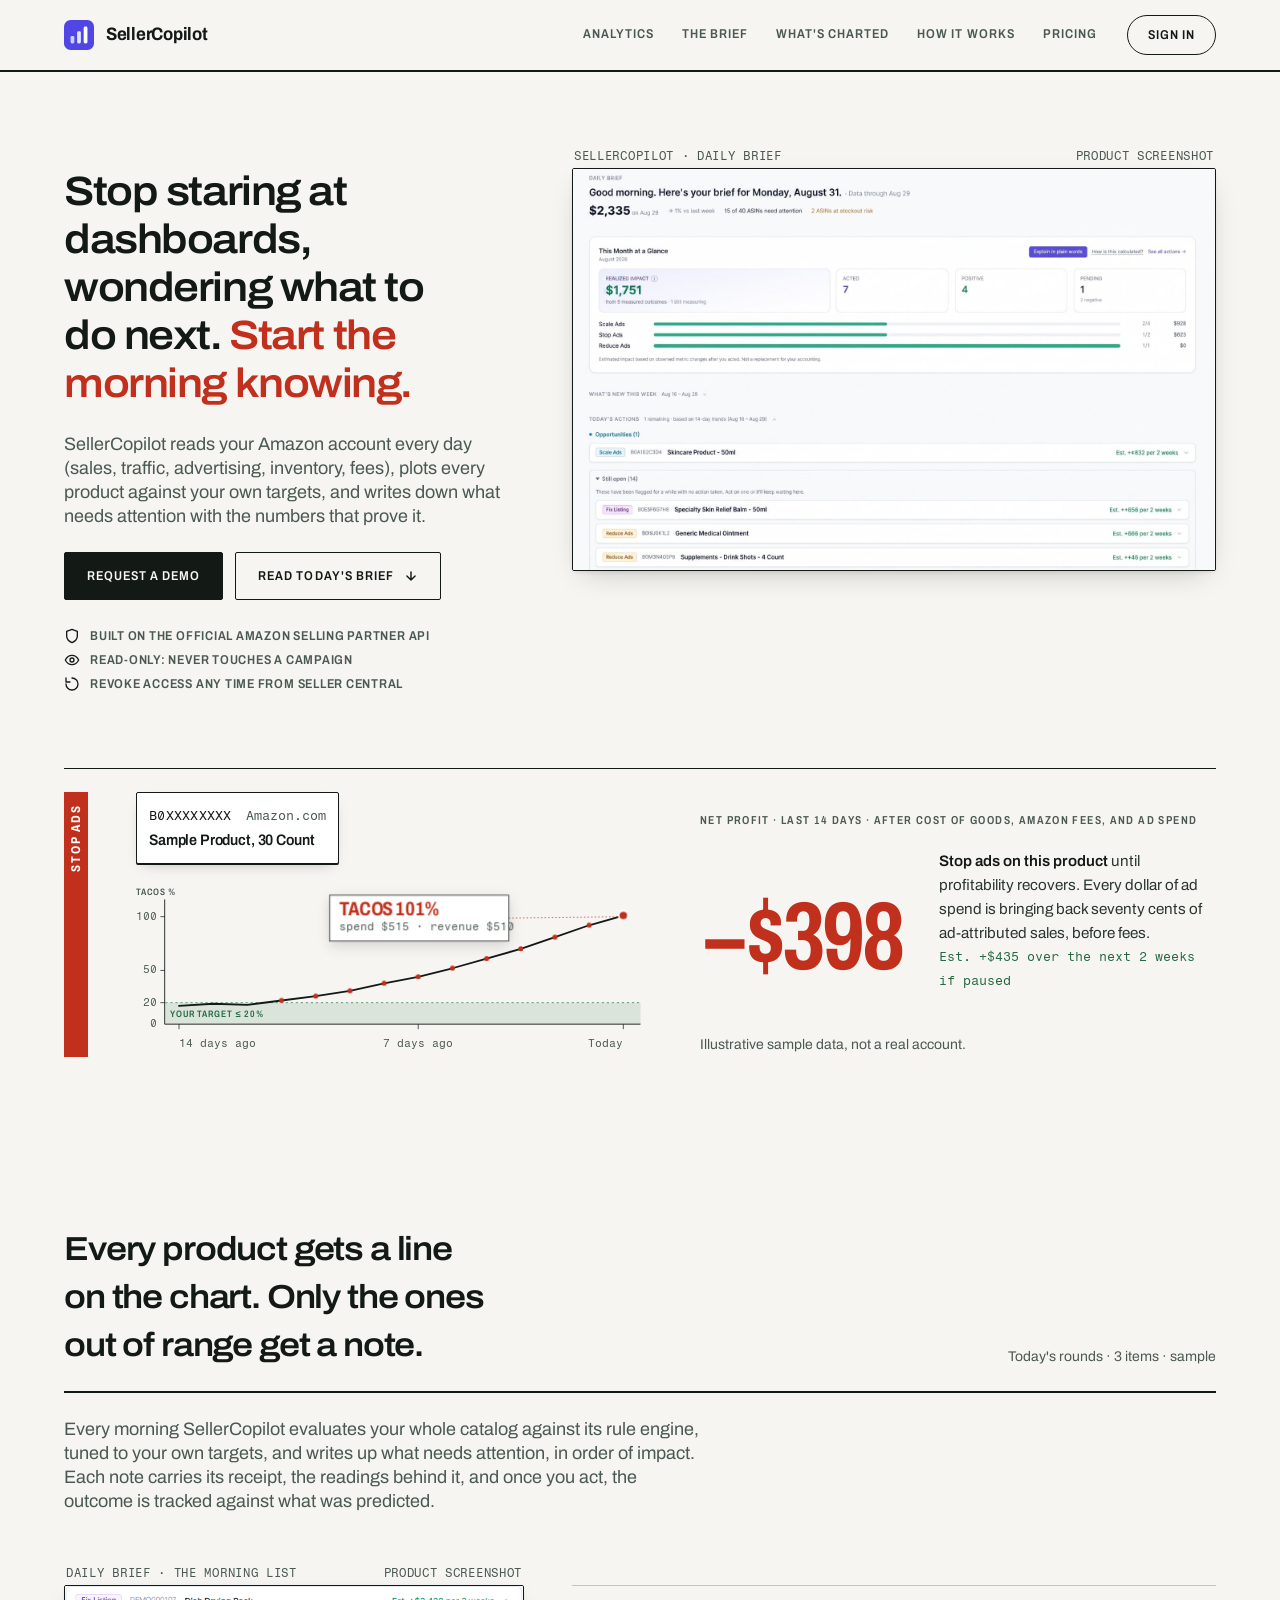
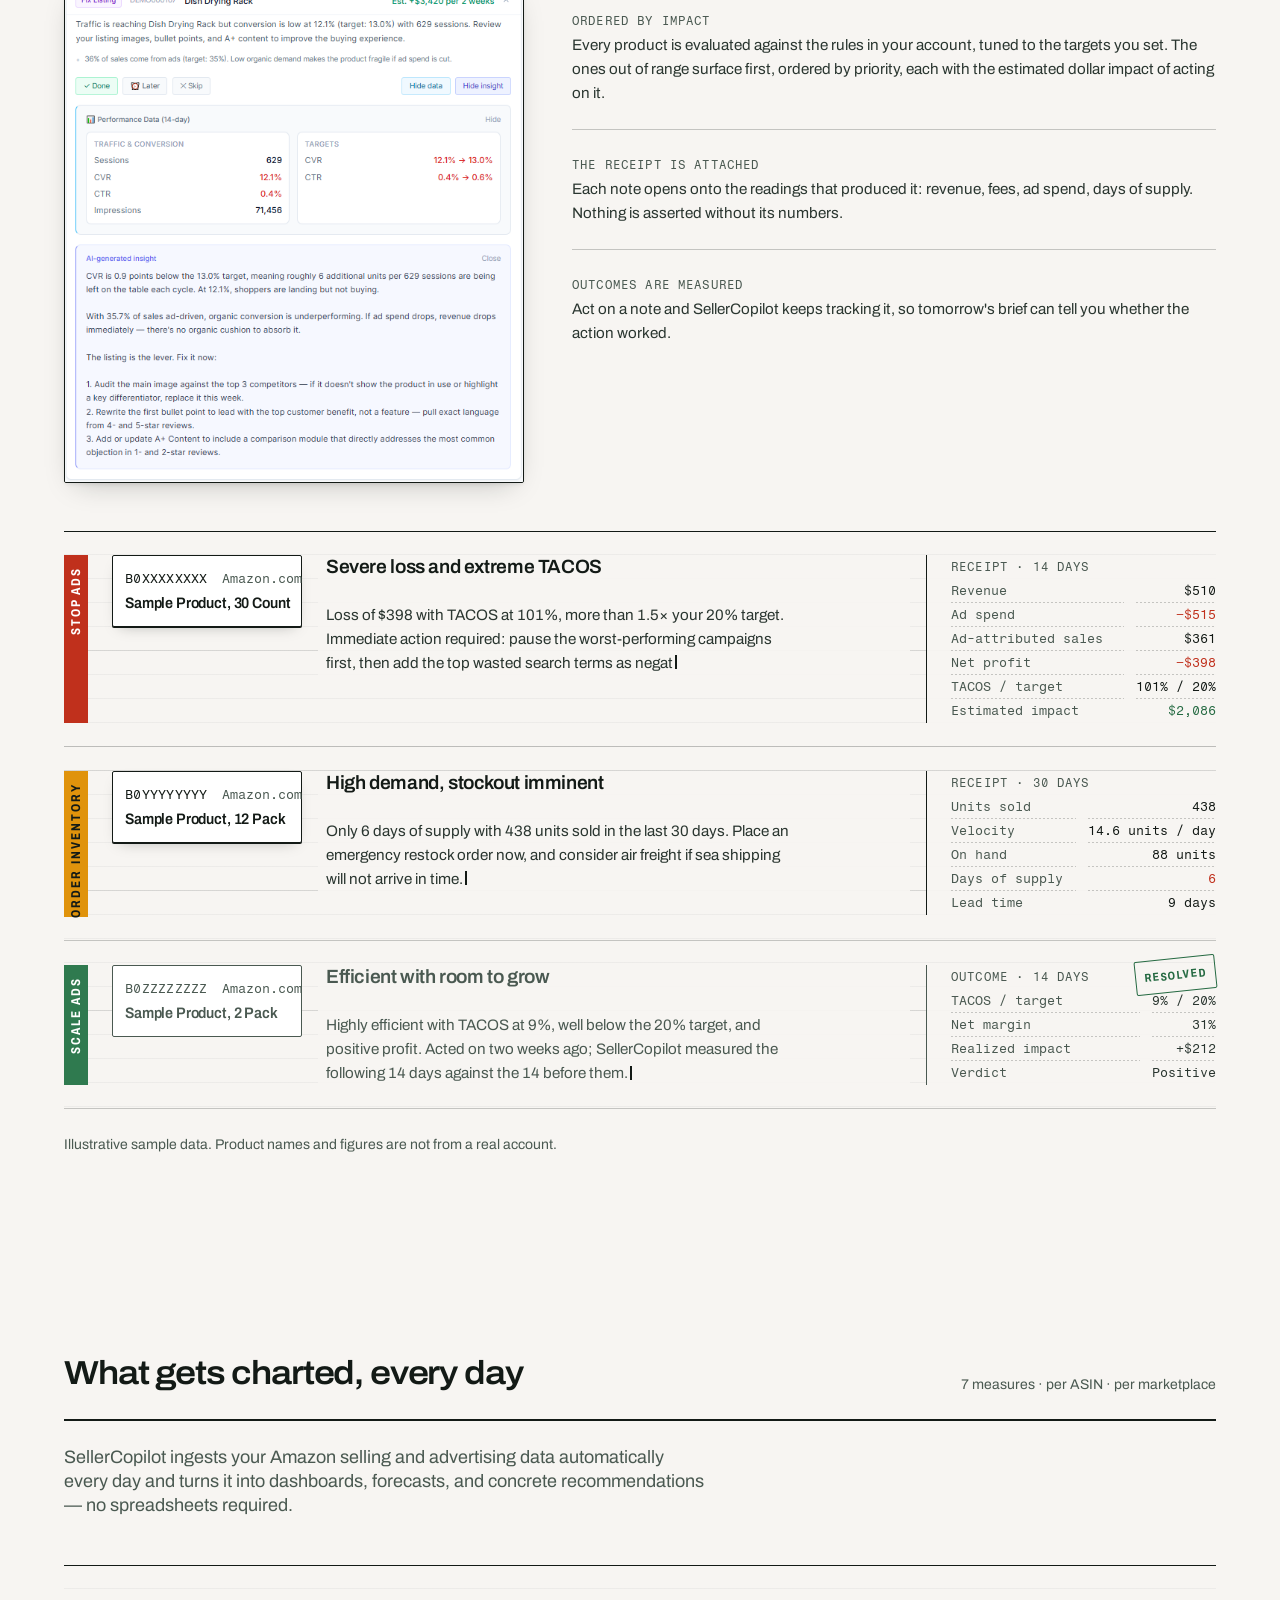
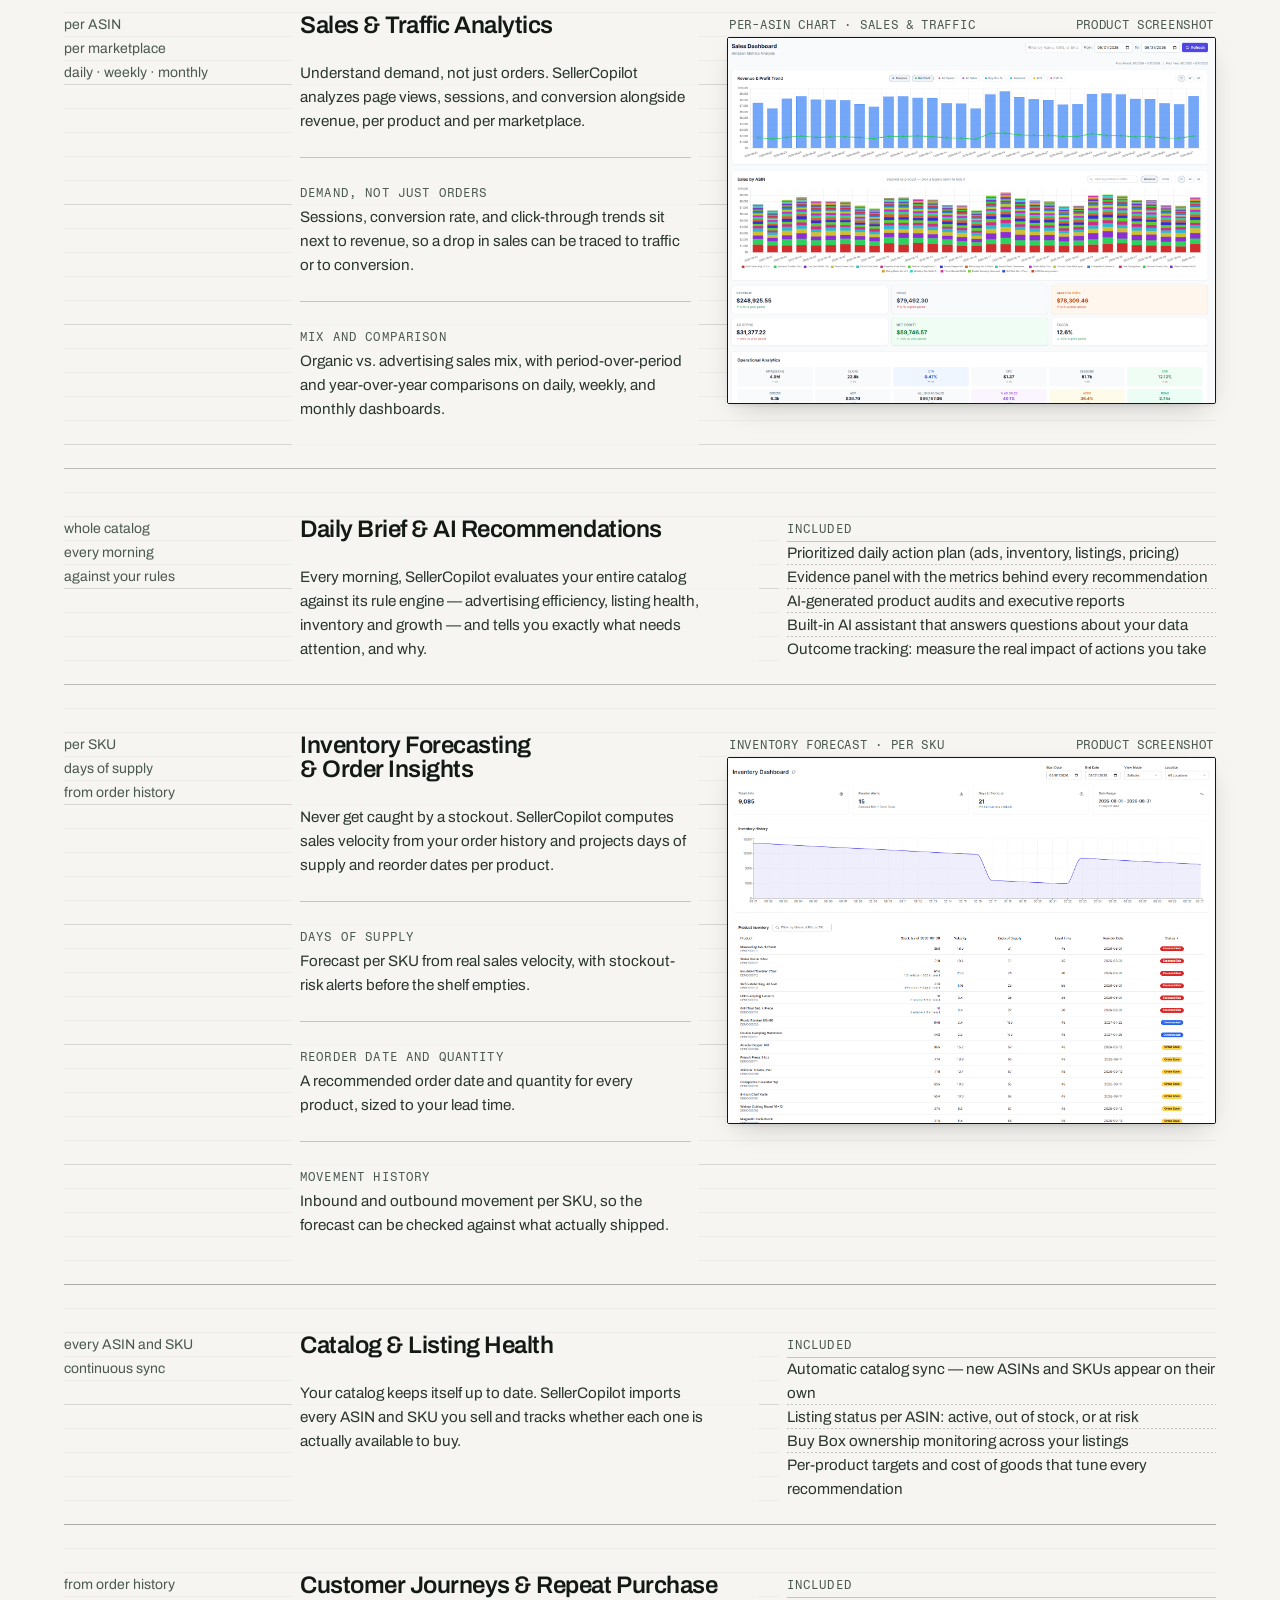
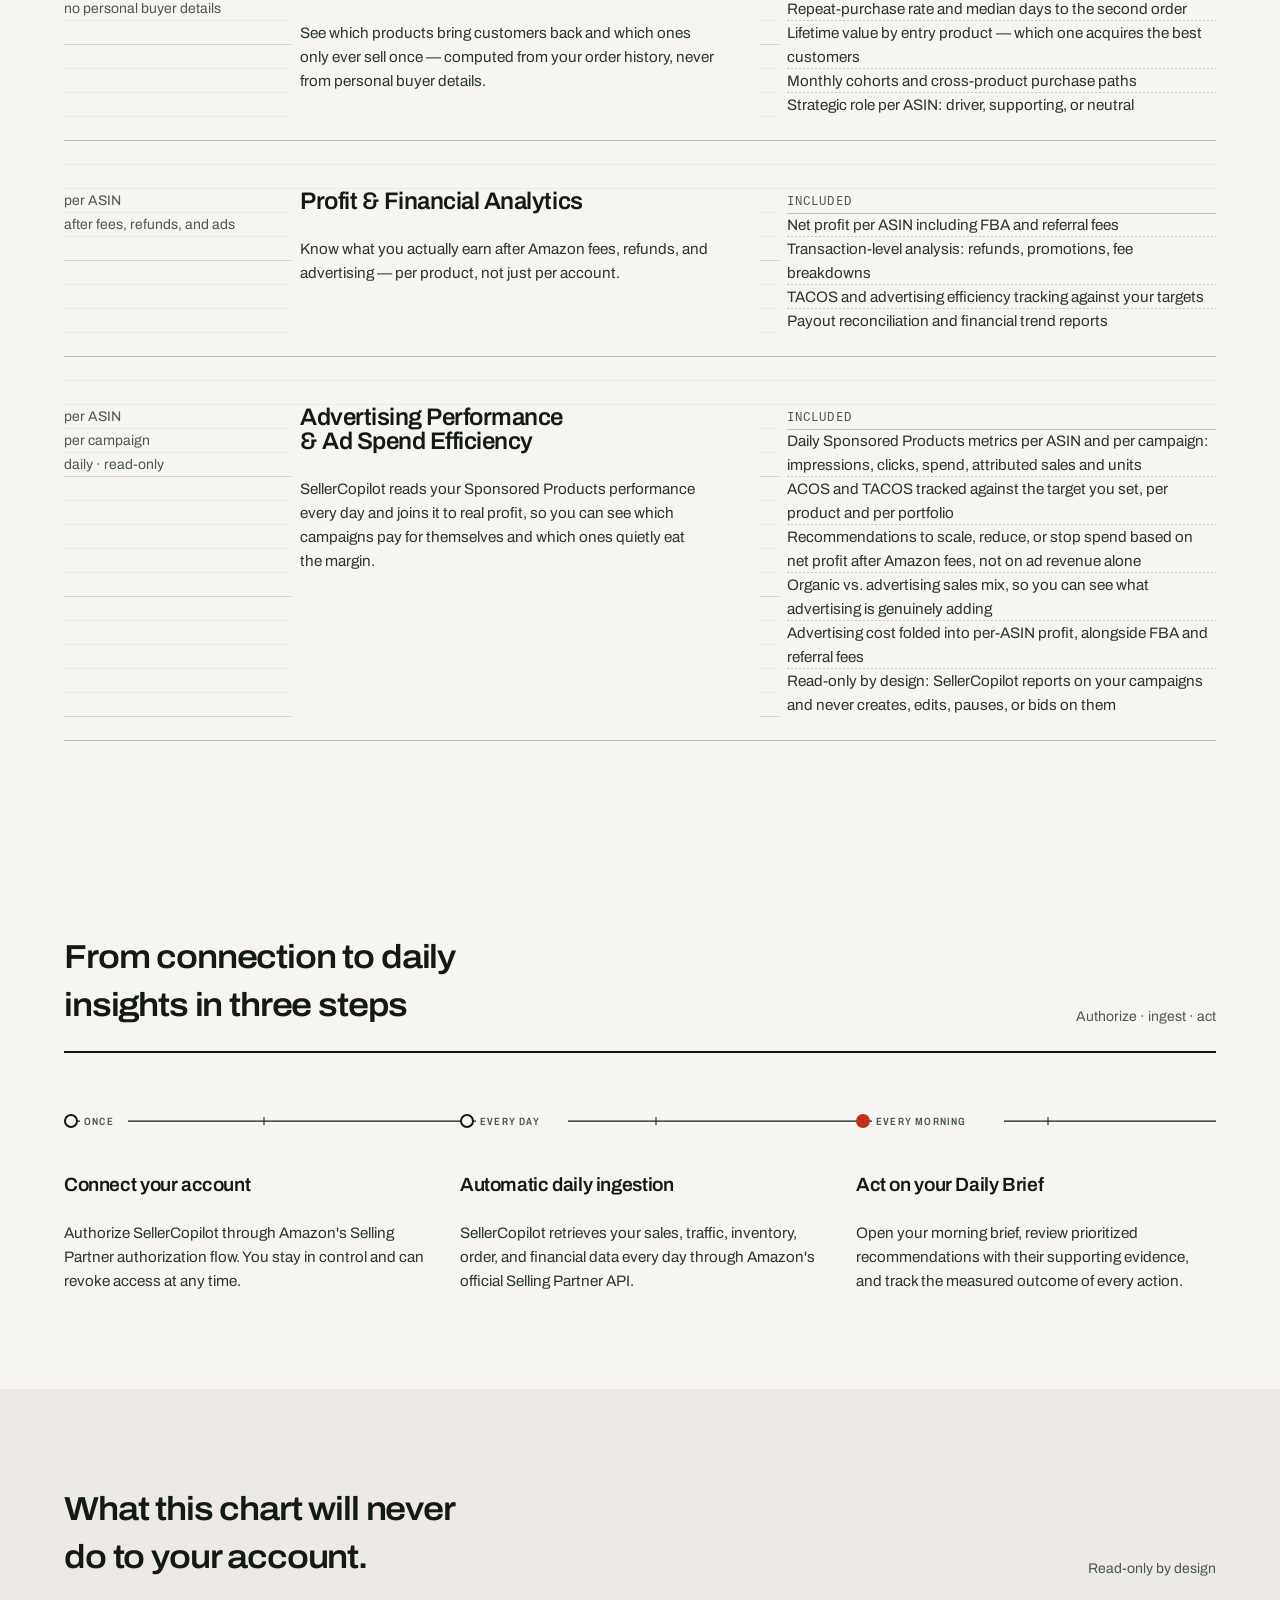
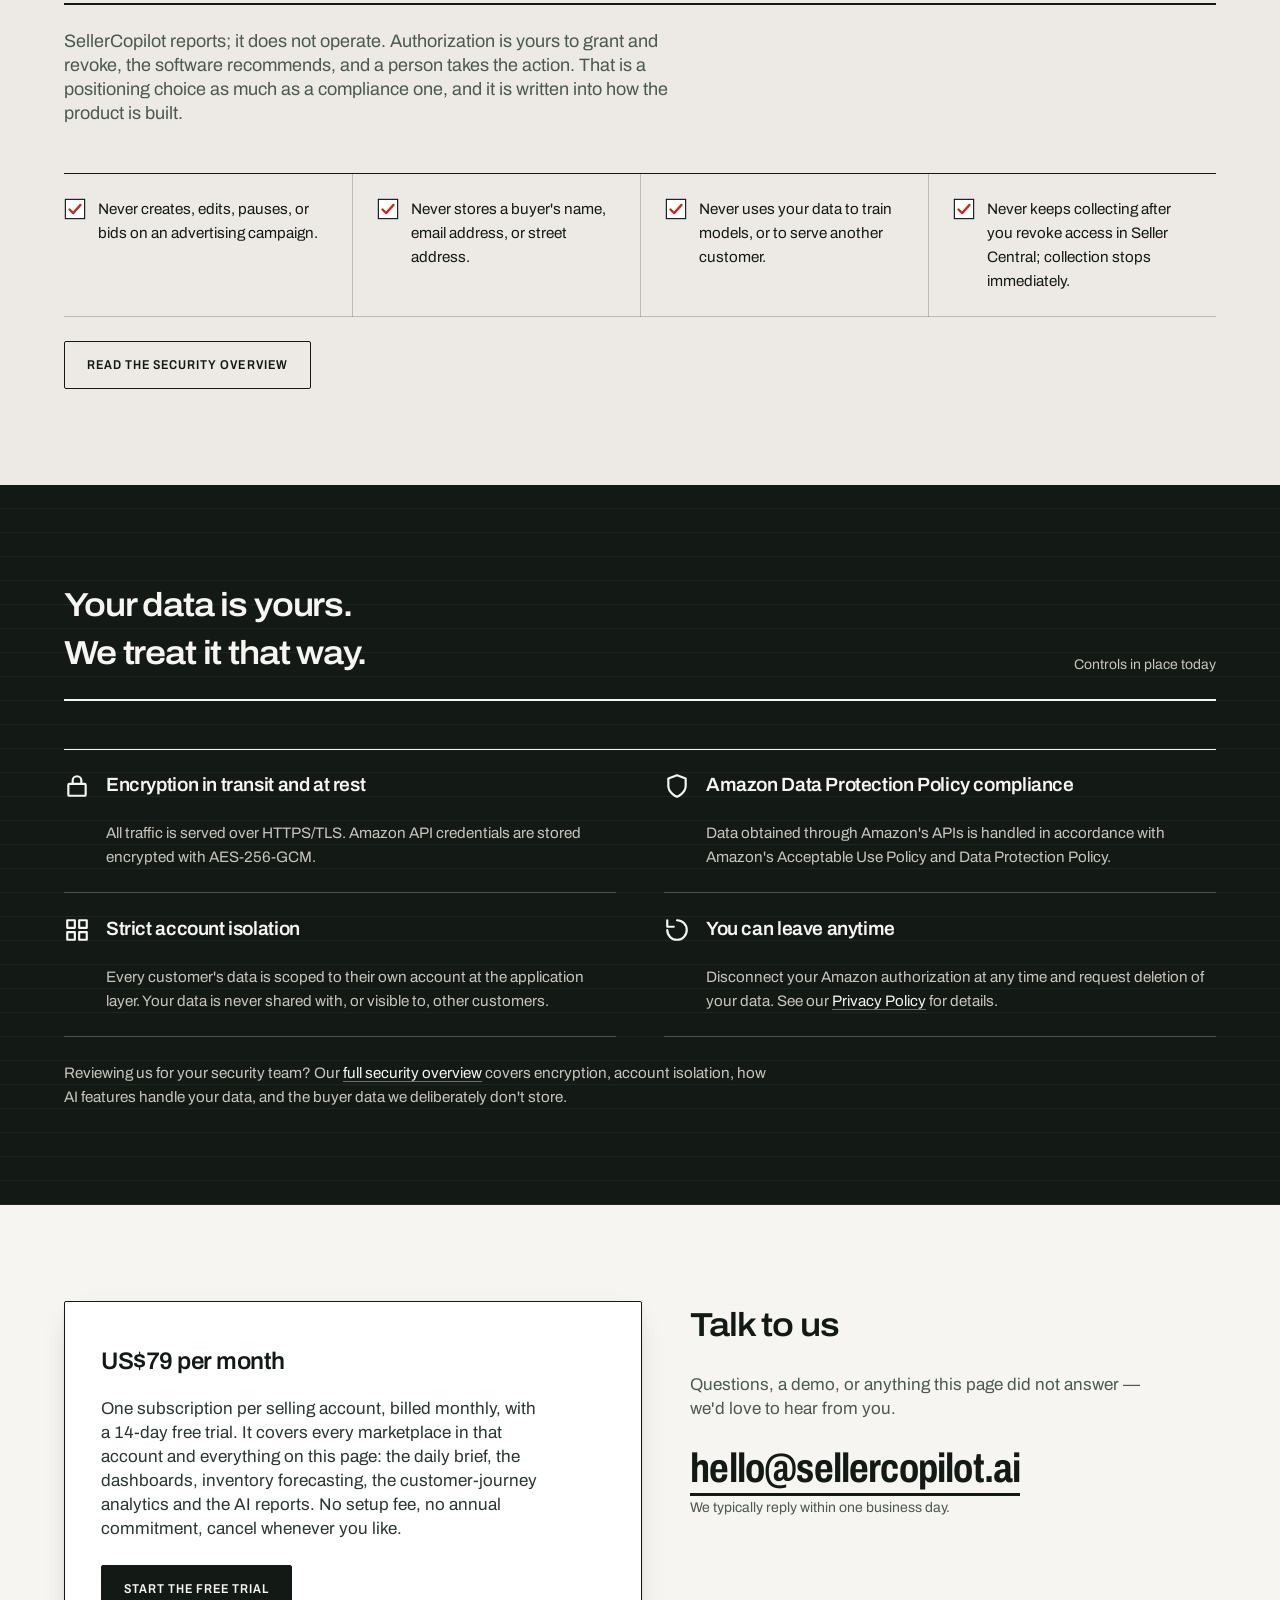
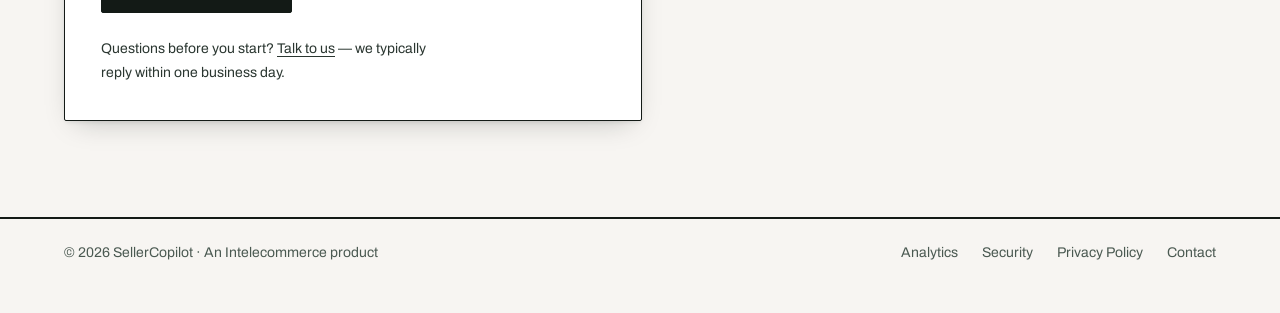
==== index.html @ 05fab3c8 "Put the price on the page that sells, not only the one that documents /analytics went live saying US" ====
<!DOCTYPE html>
<html lang="en">
<head>
  <meta charset="UTF-8">
  <meta name="viewport" content="width=device-width, initial-scale=1.0">
  <title>SellerCopilot</title>
  <meta name="description" content="SellerCopilot turns your Amazon seller data into a daily action plan: sales and traffic analytics, AI-powered recommendations, inventory forecasting, and profit analysis.">
  <meta name="theme-color" content="#f7f5f2">
  <link rel="preload" href="fonts/archivo.woff2" as="font" type="font/woff2" crossorigin>
  <link rel="preload" href="fonts/fragment-mono.woff2" as="font" type="font/woff2" crossorigin>
  <link rel="canonical" href="https://sellercopilot.ai/">
  <link rel="stylesheet" href="styles.css">
  <link rel="icon" type="image/svg+xml" href="favicon.svg">
  <meta property="og:title" content="SellerCopilot">
  <meta property="og:description" content="Daily action recommendations, sales &amp; traffic analytics, inventory forecasting, and profit analysis for Amazon sellers.">
  <meta property="og:type" content="website">
  <meta property="og:url" content="https://sellercopilot.ai/">
  <script src="script.js" defer></script>
</head>
<body>
<!--
THESIS: The morning brief as an observation chart: every product plotted against the seller's own target, and the one out of range gets a note with its receipt. Refuses the centred hero, the gradient bloom, and the icon-card grid.
OWN-WORLD: Warm near-white stock ruled every 24px with a heavier line every fifth; near-black green ink; red / amber / green triage bands; white patient-label stickers; Archivo (wide for display, condensed for labels) and Fragment Mono for readings only. Square corners, 1px rules, one ink section, no glass, no glow, light theme only.
STORY: A seller sees their morning already done: the product, one chart, one note, the number that matters, the evidence beside it. Then asks for a demo.
FIRST VIEWPORT: Left five columns: headline, lead, stamped REQUEST A DEMO. Right seven: the product in a bordered frame. Beneath both, the observation strip: a red STOP ADS band, a TACOS plot drawing itself across the target band to a breach call-out, and -$398 at 6rem counting up beside its recommendation.
FORM: Morning Rounds, candidate 4 of 7 on the grounded list, seed 66780b09; code-led.
FINISH: unreviewed and undocumented is unfinished; this build ends with the finish review, the verdict, DESIGN.md, and every shipping raster carrying its provenance
-->

<header class="site-header">
  <div class="container">
    <a class="brand" href="/">
      <svg viewBox="0 0 32 32" xmlns="http://www.w3.org/2000/svg" aria-hidden="true"><rect width="32" height="32" rx="7" fill="#4f46e5"/><rect x="7" y="17" width="4" height="8" rx="1.5" fill="#c7d2fe"/><rect x="14" y="12" width="4" height="13" rx="1.5" fill="#e0e7ff"/><rect x="21" y="7" width="4" height="18" rx="1.5" fill="#ffffff"/></svg>
      <span><strong>SellerCopilot</strong></span>
    </a>
    <input type="checkbox" id="nav-toggle" class="nav-toggle" aria-label="Open menu">
    <label for="nav-toggle" class="nav-burger" aria-hidden="true"><svg class="ico-open" viewBox="0 0 24 24" fill="none" stroke="currentColor" stroke-width="2" stroke-linecap="round"><path d="M3 6h18M3 12h18M3 18h18"/></svg><svg class="ico-close" viewBox="0 0 24 24" fill="none" stroke="currentColor" stroke-width="2" stroke-linecap="round"><path d="M5 5l14 14M19 5 5 19"/></svg></label>
    <nav class="main-nav" aria-label="Site">
      <a href="/analytics">Analytics</a>
      <a href="#brief">The brief</a>
      <a href="#features">What's charted</a>
      <a href="#how-it-works">How it works</a>
      <a href="#pricing">Pricing</a>
      <a class="nav-signin" href="https://app.sellercopilot.ai/">Sign in</a>
    </nav>
  </div>
</header>

<main>

<section class="hero" aria-labelledby="hero-title">
  <div class="container">
    <div class="hero-copy">
      <h1 id="hero-title">Stop staring at dashboards, wondering what to do next. <em>Start the morning knowing.</em></h1>
      <p class="lead">
        SellerCopilot reads your Amazon account every day (sales, traffic, advertising,
        inventory, fees), plots every product against your own targets, and writes down what
        needs attention with the numbers that prove it.
      </p>
      <div class="hero-actions">
        <a class="stamp" href="#contact">Request a demo</a>
        <a class="stamp stamp-outline" href="#brief">Read today's brief
          <svg viewBox="0 0 24 24" fill="none" stroke="currentColor" stroke-width="2.5" stroke-linecap="round" stroke-linejoin="round" aria-hidden="true"><path d="M12 5v14M5 12l7 7 7-7"/></svg>
        </a>
      </div>
      <ul class="hero-facts">
        <li><svg viewBox="0 0 24 24" fill="none" stroke="currentColor" stroke-width="2" stroke-linecap="round" stroke-linejoin="round" aria-hidden="true"><path d="M12 22s8-3.5 8-10V5l-8-3-8 3v7c0 6.5 8 10 8 10z"/></svg>Built on the official Amazon Selling Partner API</li>
        <li><svg viewBox="0 0 24 24" fill="none" stroke="currentColor" stroke-width="2" stroke-linecap="round" stroke-linejoin="round" aria-hidden="true"><path d="M2 12s3.5-7 10-7 10 7 10 7-3.5 7-10 7S2 12 2 12z"/><circle cx="12" cy="12" r="3"/></svg>Read-only: never touches a campaign</li>
        <li><svg viewBox="0 0 24 24" fill="none" stroke="currentColor" stroke-width="2" stroke-linecap="round" stroke-linejoin="round" aria-hidden="true"><path d="M3 12a9 9 0 1 0 9-9"/><path d="M3 3v6h6"/></svg>Revoke access any time from Seller Central</li>
      </ul>
    </div>

    <figure class="shot shot-16x10 shot-hero" data-slot="hero-app">
      <figcaption class="shot-caption"><span>SellerCopilot · Daily Brief</span><span>Product screenshot</span></figcaption>
      <div class="shot-frame">
        <span class="shot-placeholder" aria-hidden="true">[ SCREENSHOT: hero-app · 16:10 ]</span>
        <img src="/img/hero-app.jpg" alt="The SellerCopilot Daily Brief: realized impact for the month, a scorecard of actions taken, and today's recommendations for each ASIN with the estimated impact of acting" width="1600" height="1000" decoding="async">
      </div>
    </figure>

    <figure class="strip" aria-label="Sample observation: TACOS for one product over fourteen days, rising above a 20% target, with the resulting net profit and recommendation">
      <div class="triage triage-red" aria-hidden="true"><span>Stop ads</span></div>
      <div class="strip-plot">
        <div class="sticker">
          <b>B0XXXXXXXX</b>
          <span class="dim">Amazon.com</span>
          <span class="sticker-name">Sample Product, 30 Count</span>
        </div>
        <svg class="plot" viewBox="0 0 720 236" xmlns="http://www.w3.org/2000/svg" aria-hidden="true">
          <text class="t-unit" x="0" y="10">TACOS %</text>
          <rect class="band" x="41" y="160" width="663" height="30"/>
          <line class="band-edge" x1="41" y1="160" x2="704" y2="160"/>
          <text class="t-label" x="48" y="180">Your target ≤ 20%</text>

          <line class="axis" x1="40" y1="16" x2="40" y2="190"/>
          <line class="axis" x1="40" y1="190" x2="704" y2="190"/>
          <line class="tick" x1="34" y1="160" x2="40" y2="160"/>
          <line class="tick" x1="34" y1="115" x2="40" y2="115"/>
          <line class="tick" x1="34" y1="40" x2="40" y2="40"/>
          <text x="30" y="194" text-anchor="end">0</text>
          <text x="30" y="164" text-anchor="end">20</text>
          <text x="30" y="119" text-anchor="end">50</text>
          <text x="30" y="44" text-anchor="end">100</text>

          <line class="tick" x1="60" y1="190" x2="60" y2="197"/>
          <line class="tick" x1="393.8" y1="190" x2="393.8" y2="197"/>
          <line class="tick" x1="680" y1="190" x2="680" y2="197"/>
          <text x="60" y="222">14 days ago</text>
          <text x="393.8" y="222" text-anchor="middle">7 days ago</text>
          <text x="680" y="222" text-anchor="end">Today</text>

          <path class="vital" d="M60 164.5 L107.7 161.5 L155.4 163 L203.1 157 L250.8 151 L298.5 143.5 L346.2 133 L393.8 124 L441.5 112 L489.2 98.5 L536.9 85 L584.6 68.5 L632.3 52 L680 38.5"/>
          <g>
            <circle class="over" cx="203.1" cy="157" r="3.5"/>
            <circle class="over" cx="250.8" cy="151" r="3.5"/>
            <circle class="over" cx="298.5" cy="143.5" r="3.5"/>
            <circle class="over" cx="346.2" cy="133" r="3.5"/>
            <circle class="over" cx="393.8" cy="124" r="3.5"/>
            <circle class="over" cx="441.5" cy="112" r="3.5"/>
            <circle class="over" cx="489.2" cy="98.5" r="3.5"/>
            <circle class="over" cx="536.9" cy="85" r="3.5"/>
            <circle class="over" cx="584.6" cy="68.5" r="3.5"/>
            <circle class="over" cx="632.3" cy="52" r="3.5"/>
            <circle class="breach" cx="680" cy="38.5" r="6.5"/>
          </g>
          <g class="callout">
            <line class="leader" x1="520" y1="42" x2="673" y2="40"/>
            <rect class="callout-box" x="270" y="10" width="250" height="64"/>
            <text class="c-value" x="284" y="38">TACOS 101%</text>
            <text class="c-sub" x="284" y="59">spend $515 · revenue $510</text>
          </g>
        </svg>
      </div>
      <figcaption class="reading">
        <p class="label">Net profit · last 14 days · after cost of goods, Amazon fees, and ad spend</p>
        <p class="figure" data-count="398" data-prefix="−$">−$398</p>
        <p class="reading-note">
          <strong>Stop ads on this product</strong> until profitability recovers. Every dollar
          of ad spend is bringing back seventy cents of ad-attributed sales, before fees.
          <span class="gain">Est. +$435 over the next 2 weeks if paused</span>
        </p>
        <p class="chart-caption note">Illustrative sample data, not a real account.</p>
      </figcaption>
    </figure>
  </div>
</section>

<section id="brief" class="ruled" aria-labelledby="brief-title">
  <div class="container">
    <div class="section-head" data-rise="0">
      <h2 id="brief-title">Every product gets a line on the chart. Only the ones out of range get a note.</h2>
      <p class="meta note">Today's rounds · 3 items · sample</p>
    </div>
    <p class="section-intro" data-rise="1">
      Every morning SellerCopilot evaluates your whole catalog against its rule engine, tuned to your own targets, and
      writes up what needs attention, in order of impact. Each note carries its receipt, the
      readings behind it, and once you act, the outcome is tracked against what was predicted.
    </p>

    <div class="split" data-rise="2">
      <figure class="shot shot-card" data-slot="brief-daily">
        <figcaption class="shot-caption"><span>Daily Brief · the morning list</span><span>Product screenshot</span></figcaption>
        <div class="shot-frame">
          <span class="shot-placeholder" aria-hidden="true">[ SCREENSHOT: brief-daily · card ]</span>
          <img src="/img/brief-daily.png" alt="A Daily Brief recommendation with its evidence panel open: the estimated two-week impact, fourteen-day sessions, conversion and click-through against target, and the AI insight naming the listing as the lever with three specific fixes" width="614" height="664" loading="lazy" decoding="async">
        </div>
      </figure>
      <div class="callouts">
        <div class="callout">
          <span class="eyebrow">Ordered by impact</span>
          <p>Every product is evaluated against the rules in your account, tuned to the targets you set. The ones out of range surface first, ordered by priority, each with the estimated dollar impact of acting on it.</p>
        </div>
        <div class="callout">
          <span class="eyebrow">The receipt is attached</span>
          <p>Each note opens onto the readings that produced it: revenue, fees, ad spend, days of supply. Nothing is asserted without its numbers.</p>
        </div>
        <div class="callout">
          <span class="eyebrow">Outcomes are measured</span>
          <p>Act on a note and SellerCopilot keeps tracking it, so tomorrow's brief can tell you whether the action worked.</p>
        </div>
      </div>
    </div>

    <ol class="rounds ruling" data-rise="0">
      <li class="round">
        <div class="triage triage-red" aria-hidden="true"><span>Stop Ads</span></div>
        <div class="sticker">
          <b>B0XXXXXXXX</b>
          <span class="dim">Amazon.com</span>
          <span class="sticker-name">Sample Product, 30 Count</span>
        </div>
        <div class="round-body">
          <h3>Severe loss and extreme TACOS</h3>
          <p data-typed>Loss of $398 with TACOS at 101%, more than 1.5&times; your 20% target. Immediate action required: pause the worst-performing campaigns first, then add the top wasted search terms as negatives.</p>
        </div>
        <dl class="receipt">
          <span class="eyebrow">Receipt &middot; 14 days</span>
          <dt>Revenue</dt><dd>$510</dd>
          <dt>Ad spend</dt><dd class="neg">&minus;$515</dd>
          <dt>Ad-attributed sales</dt><dd>$361</dd>
          <dt>Net profit</dt><dd class="neg">&minus;$398</dd>
          <dt>TACOS / target</dt><dd>101% / 20%</dd>
          <dt>Estimated impact</dt><dd class="pos">$2,086</dd>
        </dl>
      </li>

      <li class="round">
        <div class="triage triage-amber" aria-hidden="true"><span>Order Inventory</span></div>
        <div class="sticker">
          <b>B0YYYYYYYY</b>
          <span class="dim">Amazon.com</span>
          <span class="sticker-name">Sample Product, 12 Pack</span>
        </div>
        <div class="round-body">
          <h3>High demand, stockout imminent</h3>
          <p data-typed>Only 6 days of supply with 438 units sold in the last 30 days. Place an emergency restock order now, and consider air freight if sea shipping will not arrive in time.</p>
        </div>
        <dl class="receipt">
          <span class="eyebrow">Receipt &middot; 30 days</span>
          <dt>Units sold</dt><dd>438</dd>
          <dt>Velocity</dt><dd>14.6 units / day</dd>
          <dt>On hand</dt><dd>88 units</dd>
          <dt>Days of supply</dt><dd class="neg">6</dd>
          <dt>Lead time</dt><dd>9 days</dd>
        </dl>
      </li>

      <li class="round round-settled">
        <div class="triage triage-green" aria-hidden="true"><span>Scale Ads</span></div>
        <div class="sticker">
          <b>B0ZZZZZZZZ</b>
          <span class="dim">Amazon.com</span>
          <span class="sticker-name">Sample Product, 2 Pack</span>
        </div>
        <div class="round-body">
          <h3>Efficient with room to grow</h3>
          <p data-typed>Highly efficient with TACOS at 9%, well below the 20% target, and positive profit. Acted on two weeks ago; SellerCopilot measured the following 14 days against the 14 before them.</p>
        </div>
        <dl class="receipt">
          <span class="eyebrow">Outcome &middot; 14 days</span>
          <dt>TACOS / target</dt><dd class="pos">9% / 20%</dd>
          <dt>Net margin</dt><dd>31%</dd>
          <dt>Realized impact</dt><dd class="pos">+$212</dd>
          <dt>Verdict</dt><dd class="pos">Positive</dd>
        </dl>
        <span class="done" aria-label="Resolved">Resolved</span>
      </li>
    </ol>
    <p class="rounds-note note">Illustrative sample data. Product names and figures are not from a real account.</p>
  </div>
</section>

<section id="features" class="ruled" aria-labelledby="features-title">
  <div class="container">
    <div class="section-head" data-rise="0">
      <h2 id="features-title">What gets charted, every day</h2>
      <p class="meta note">7 measures · per ASIN · per marketplace</p>
    </div>
    <p class="section-intro" data-rise="1">
      SellerCopilot ingests your Amazon selling and advertising data automatically every day and turns
      it into dashboards, forecasts, and concrete recommendations — no spreadsheets required.
    </p>

    <div class="measures">

      <article class="measure measure-shot ruling" data-rise="0">
        <p class="measure-unit note"><span>per ASIN</span><span>per marketplace</span><span>daily · weekly · monthly</span></p>
        <div class="measure-body">
          <h3>Sales &amp; Traffic Analytics</h3>
          <p>Understand demand, not just orders. SellerCopilot analyzes page views, sessions, and conversion alongside revenue, per product and per marketplace.</p>
          <div class="callouts">
            <div class="callout">
              <span class="eyebrow">Demand, not just orders</span>
              <p>Sessions, conversion rate, and click-through trends sit next to revenue, so a drop in sales can be traced to traffic or to conversion.</p>
            </div>
            <div class="callout">
              <span class="eyebrow">Mix and comparison</span>
              <p>Organic vs. advertising sales mix, with period-over-period and year-over-year comparisons on daily, weekly, and monthly dashboards.</p>
            </div>
          </div>
        </div>
        <figure class="shot shot-4x3" data-slot="chart-product">
          <figcaption class="shot-caption"><span>Per-ASIN chart · sales &amp; traffic</span><span>Product screenshot</span></figcaption>
          <div class="shot-frame">
            <span class="shot-placeholder" aria-hidden="true">[ SCREENSHOT: chart-product · 4:3 ]</span>
            <img src="/img/product-chart.png" alt="The sales dashboard in SellerCopilot: a month of daily revenue against net profit, the same month stacked by product, and the period totals for revenue, cost of goods, Amazon fees, ad spend, net profit and TACOS" width="1700" height="1326" loading="lazy" decoding="async">
          </div>
        </figure>
      </article>

      <article class="measure ruling" data-rise="0">
        <p class="measure-unit note"><span>whole catalog</span><span>every morning</span><span>against your rules</span></p>
        <div class="measure-body">
          <h3>Daily Brief &amp; AI Recommendations</h3>
          <p>Every morning, SellerCopilot evaluates your entire catalog against its rule engine — advertising efficiency, listing health, inventory and growth — and tells you exactly what needs attention, and why.</p>
        </div>
        <div class="measure-list">
          <span class="eyebrow">Included</span>
          <ul class="spec">
            <li>Prioritized daily action plan (ads, inventory, listings, pricing)</li>
            <li>Evidence panel with the metrics behind every recommendation</li>
            <li>AI-generated product audits and executive reports</li>
            <li>Built-in AI assistant that answers questions about your data</li>
            <li>Outcome tracking: measure the real impact of actions you take</li>
          </ul>
        </div>
      </article>

      <article class="measure measure-shot ruling" data-rise="0">
        <p class="measure-unit note"><span>per SKU</span><span>days of supply</span><span>from order history</span></p>
        <div class="measure-body">
          <h3>Inventory Forecasting &amp; Order Insights</h3>
          <p>Never get caught by a stockout. SellerCopilot computes sales velocity from your order history and projects days of supply and reorder dates per product.</p>
          <div class="callouts">
            <div class="callout">
              <span class="eyebrow">Days of supply</span>
              <p>Forecast per SKU from real sales velocity, with stockout-risk alerts before the shelf empties.</p>
            </div>
            <div class="callout">
              <span class="eyebrow">Reorder date and quantity</span>
              <p>A recommended order date and quantity for every product, sized to your lead time.</p>
            </div>
            <div class="callout">
              <span class="eyebrow">Movement history</span>
              <p>Inbound and outbound movement per SKU, so the forecast can be checked against what actually shipped.</p>
            </div>
          </div>
        </div>
        <figure class="shot shot-4x3" data-slot="inventory-view">
          <figcaption class="shot-caption"><span>Inventory forecast · per SKU</span><span>Product screenshot</span></figcaption>
          <div class="shot-frame">
            <span class="shot-placeholder" aria-hidden="true">[ SCREENSHOT: inventory-view · 4:3 ]</span>
            <img src="/img/inventory-view.png" alt="The inventory view in SellerCopilot: total units, reorder alerts and days to stockout, a month of inventory history, and a per-SKU table of velocity, days of supply, lead time and dated reorder points, each row flagged stockout risk, order soon, healthy or overstocked" width="1687" height="1536" loading="lazy" decoding="async">
          </div>
        </figure>
      </article>

      <article class="measure ruling" data-rise="0">
        <p class="measure-unit note"><span>every ASIN and SKU</span><span>continuous sync</span></p>
        <div class="measure-body">
          <h3>Catalog &amp; Listing Health</h3>
          <p>Your catalog keeps itself up to date. SellerCopilot imports every ASIN and SKU you sell and tracks whether each one is actually available to buy.</p>
        </div>
        <div class="measure-list">
          <span class="eyebrow">Included</span>
          <ul class="spec">
            <li>Automatic catalog sync — new ASINs and SKUs appear on their own</li>
            <li>Listing status per ASIN: active, out of stock, or at risk</li>
            <li>Buy Box ownership monitoring across your listings</li>
            <li>Per-product targets and cost of goods that tune every recommendation</li>
          </ul>
        </div>
      </article>

      <article class="measure ruling" data-rise="0">
        <p class="measure-unit note"><span>from order history</span><span>no personal buyer details</span></p>
        <div class="measure-body">
          <h3>Customer Journeys &amp; Repeat Purchase</h3>
          <p>See which products bring customers back and which ones only ever sell once — computed from your order history, never from personal buyer details.</p>
        </div>
        <div class="measure-list">
          <span class="eyebrow">Included</span>
          <ul class="spec">
            <li>Repeat-purchase rate and median days to the second order</li>
            <li>Lifetime value by entry product — which one acquires the best customers</li>
            <li>Monthly cohorts and cross-product purchase paths</li>
            <li>Strategic role per ASIN: driver, supporting, or neutral</li>
          </ul>
        </div>
      </article>

      <article class="measure ruling" data-rise="0">
        <p class="measure-unit note"><span>per ASIN</span><span>after fees, refunds, and ads</span></p>
        <div class="measure-body">
          <h3>Profit &amp; Financial Analytics</h3>
          <p>Know what you actually earn after Amazon fees, refunds, and advertising — per product, not just per account.</p>
        </div>
        <div class="measure-list">
          <span class="eyebrow">Included</span>
          <ul class="spec">
            <li>Net profit per ASIN including FBA and referral fees</li>
            <li>Transaction-level analysis: refunds, promotions, fee breakdowns</li>
            <li>TACOS and advertising efficiency tracking against your targets</li>
            <li>Payout reconciliation and financial trend reports</li>
          </ul>
        </div>
      </article>

      <article class="measure ruling" data-rise="0">
        <p class="measure-unit note"><span>per ASIN</span><span>per campaign</span><span>daily · read-only</span></p>
        <div class="measure-body">
          <h3>Advertising Performance &amp; Ad Spend Efficiency</h3>
          <p>SellerCopilot reads your Sponsored Products performance every day and joins it to real profit, so you can see which campaigns pay for themselves and which ones quietly eat the margin.</p>
        </div>
        <div class="measure-list">
          <span class="eyebrow">Included</span>
          <ul class="spec">
            <li>Daily Sponsored Products metrics per ASIN and per campaign: impressions, clicks, spend, attributed sales and units</li>
            <li>ACOS and TACOS tracked against the target you set, per product and per portfolio</li>
            <li>Recommendations to scale, reduce, or stop spend based on net profit after Amazon fees, not on ad revenue alone</li>
            <li>Organic vs. advertising sales mix, so you can see what advertising is genuinely adding</li>
            <li>Advertising cost folded into per-ASIN profit, alongside FBA and referral fees</li>
            <li>Read-only by design: SellerCopilot reports on your campaigns and never creates, edits, pauses, or bids on them</li>
          </ul>
        </div>
      </article>

    </div>
  </div>
</section>

<section id="how-it-works" aria-labelledby="how-title">
  <div class="container">
    <div class="section-head" data-rise="0">
      <h2 id="how-title">From connection to daily insights in three steps</h2>
      <p class="meta note">Authorize · ingest · act</p>
    </div>
    <div class="timeline" data-rise="1">
      <svg class="timeline-track" viewBox="0 0 1152 48" xmlns="http://www.w3.org/2000/svg" aria-hidden="true">
        <line class="rail" x1="0" y1="20" x2="1152" y2="20"/>
        <line class="rail-tick" x1="200" y1="16" x2="200" y2="24"/>
        <line class="rail-tick" x1="592" y1="16" x2="592" y2="24"/>
        <line class="rail-tick" x1="984" y1="16" x2="984" y2="24"/>
        <circle class="node" cx="7" cy="20" r="6"/>
        <circle class="node" cx="403" cy="20" r="6"/>
        <circle class="node node-live" cx="799" cy="20" r="6"/>
        <rect class="rail-gap" x="16" y="9" width="48" height="22"/>
        <rect class="rail-gap" x="412" y="9" width="92" height="22"/>
        <rect class="rail-gap" x="808" y="9" width="132" height="22"/>
        <text x="20" y="24">Once</text>
        <text x="416" y="24">Every day</text>
        <text x="812" y="24">Every morning</text>
      </svg>
      <div class="steps">
        <div class="step">
          <div>
            <h3>Connect your account</h3>
            <p>Authorize SellerCopilot through Amazon's Selling Partner authorization flow. You stay in control and can revoke access at any time.</p>
          </div>
        </div>
        <div class="step">
          <div>
            <h3>Automatic daily ingestion</h3>
            <p>SellerCopilot retrieves your sales, traffic, inventory, order, and financial data every day through Amazon's official Selling Partner API.</p>
          </div>
        </div>
        <div class="step">
          <div>
            <h3>Act on your Daily Brief</h3>
            <p>Open your morning brief, review prioritized recommendations with their supporting evidence, and track the measured outcome of every action.</p>
          </div>
        </div>
      </div>
    </div>
  </div>
</section>

<section id="read-only" class="band-section" aria-labelledby="never-title">
  <div class="container">
    <div class="section-head" data-rise="0">
      <h2 id="never-title">What this chart will never do to your account.</h2>
      <p class="meta note">Read-only by design</p>
    </div>
    <p class="section-intro" data-rise="1">
      SellerCopilot reports; it does not operate. Authorization is yours to grant and revoke, the
      software recommends, and a person takes the action. That is a positioning choice as
      much as a compliance one, and it is written into how the product is built.
    </p>
    <div class="never-row" data-rise="2">
      <div class="never-item"><svg viewBox="0 0 24 24" aria-hidden="true"><rect class="box" x="1.5" y="1.5" width="21" height="21"/><path class="tick" d="M6 12.5l4 4 8-9"/></svg><span>Never creates, edits, pauses, or bids on an advertising campaign.</span></div>
      <div class="never-item"><svg viewBox="0 0 24 24" aria-hidden="true"><rect class="box" x="1.5" y="1.5" width="21" height="21"/><path class="tick" d="M6 12.5l4 4 8-9"/></svg><span>Never stores a buyer's name, email address, or street address.</span></div>
      <div class="never-item"><svg viewBox="0 0 24 24" aria-hidden="true"><rect class="box" x="1.5" y="1.5" width="21" height="21"/><path class="tick" d="M6 12.5l4 4 8-9"/></svg><span>Never uses your data to train models, or to serve another customer.</span></div>
      <div class="never-item"><svg viewBox="0 0 24 24" aria-hidden="true"><rect class="box" x="1.5" y="1.5" width="21" height="21"/><path class="tick" d="M6 12.5l4 4 8-9"/></svg><span>Never keeps collecting after you revoke access in Seller Central; collection stops immediately.</span></div>
    </div>
    <div class="never-foot" data-rise="3">
      <a class="stamp stamp-outline" href="/security">Read the security overview</a>
    </div>
  </div>
</section>

<section id="security" aria-labelledby="security-title">
  <div class="container">
    <div class="section-head" data-rise="0">
      <h2 id="security-title">Your data is yours. We treat it that way.</h2>
      <p class="meta note">Controls in place today</p>
    </div>
    <div class="controls" data-rise="1">
      <div class="control">
        <svg viewBox="0 0 24 24" fill="none" stroke="currentColor" stroke-width="2" stroke-linecap="round" stroke-linejoin="round" aria-hidden="true"><rect x="4" y="10" width="16" height="11" rx="1"/><path d="M8 10V7a4 4 0 0 1 8 0v3"/></svg>
        <div>
          <h3>Encryption in transit and at rest</h3>
          <p>All traffic is served over HTTPS/TLS. Amazon API credentials are stored encrypted with AES-256-GCM.</p>
        </div>
      </div>
      <div class="control">
        <svg viewBox="0 0 24 24" fill="none" stroke="currentColor" stroke-width="2" stroke-linecap="round" stroke-linejoin="round" aria-hidden="true"><path d="M12 22s8-3.5 8-10V5l-8-3-8 3v7c0 6.5 8 10 8 10z"/></svg>
        <div>
          <h3>Amazon Data Protection Policy compliance</h3>
          <p>Data obtained through Amazon's APIs is handled in accordance with Amazon's Acceptable Use Policy and Data Protection Policy.</p>
        </div>
      </div>
      <div class="control">
        <svg viewBox="0 0 24 24" fill="none" stroke="currentColor" stroke-width="2" stroke-linecap="round" stroke-linejoin="round" aria-hidden="true"><rect x="3" y="3" width="7" height="7"/><rect x="14" y="3" width="7" height="7"/><rect x="3" y="14" width="7" height="7"/><rect x="14" y="14" width="7" height="7"/></svg>
        <div>
          <h3>Strict account isolation</h3>
          <p>Every customer's data is scoped to their own account at the application layer. Your data is never shared with, or visible to, other customers.</p>
        </div>
      </div>
      <div class="control">
        <svg viewBox="0 0 24 24" fill="none" stroke="currentColor" stroke-width="2" stroke-linecap="round" stroke-linejoin="round" aria-hidden="true"><path d="M3 12a9 9 0 1 0 9-9"/><path d="M3 3v6h6"/></svg>
        <div>
          <h3>You can leave anytime</h3>
          <p>Disconnect your Amazon authorization at any time and request deletion of your data. See our <a href="/privacy">Privacy Policy</a> for details.</p>
        </div>
      </div>
    </div>
    <p class="section-note" data-rise="2">
      Reviewing us for your security team? Our <a href="/security">full security overview</a>
      covers encryption, account isolation, how AI features handle your data, and the buyer data
      we deliberately don't store.
    </p>
  </div>
</section>

<section id="pricing" class="ruled" aria-labelledby="pricing-title">
  <div class="container">
    <div class="close-band">
      <div class="quote" data-rise="0">
        <h3 id="pricing-title">US$79 per month</h3>
        <p>
          One subscription per selling account, billed monthly, with a 14-day free trial. It
          covers every marketplace in that account and everything on this page: the daily brief,
          the dashboards, inventory forecasting, the customer-journey analytics and the AI
          reports. No setup fee, no annual commitment, cancel whenever you like.
        </p>
        <a class="stamp" href="https://app.sellercopilot.ai/">Start the free trial</a>
        <p class="note">Questions before you start? <a href="#contact">Talk to us</a> — we typically reply within one business day.</p>
      </div>
      <div class="talk" id="contact" data-rise="1">
        <h2>Talk to us</h2>
        <p>Questions, a demo, or anything this page did not answer — we'd love to hear from you.</p>
        <a class="email" href="mailto:hello@sellercopilot.ai">hello@sellercopilot.ai</a>
        <p class="note">We typically reply within one business day.</p>
      </div>
    </div>
  </div>
</section>

</main>

<footer class="site-footer">
  <div class="container">
    <p>© 2026 SellerCopilot · An Intelecommerce product</p>
    <div class="footer-links">
      <a href="/analytics">Analytics</a>
      <a href="/security">Security</a>
      <a href="/privacy">Privacy Policy</a>
      <a href="mailto:hello@sellercopilot.ai">Contact</a>
    </div>
  </div>
</footer>

</body>
</html>
---- styles.css ----
/* SellerCopilot — marketing site
   World: Morning Rounds. The observation chart on the 6am ward round, printed on warm
   near-white stock ruled every 24px, near-black green ink, red / amber / green triage
   bands, white patient-label stickers, stamped actions. Editorial and un-hyped: no
   gradients, no glows, no glass. Light theme only.
   Type: Archivo variable (wide for display, condensed for labels, normal for text),
   Fragment Mono for readings only: numbers, ASINs, system output, short eyebrows. */

@font-face {
  font-family: "Archivo";
  font-style: normal;
  font-weight: 100 900;
  font-stretch: 62% 125%;
  font-display: swap;
  src: url("fonts/archivo.woff2") format("woff2");
}
@font-face {
  font-family: "Archivo";
  font-style: italic;
  font-weight: 100 900;
  font-stretch: 62% 125%;
  font-display: swap;
  src: url("fonts/archivo-italic.woff2") format("woff2");
}
@font-face {
  font-family: "Fragment Mono";
  font-style: normal;
  font-weight: 400;
  font-display: swap;
  src: url("fonts/fragment-mono.woff2") format("woff2");
}

:root {
  --u: 24px;                              /* the ruling unit; every vertical rhythm is a multiple */
  --paper: #f7f5f2;                       /* warm near-white stock */
  --paper-deep: #edeae5;                  /* the full-bleed rest band and slot frames */
  --white: #ffffff;                       /* stuck-on objects: stickers, call-outs, quote */
  --ink: #131a16;
  --ink-2: #2a3630;
  --ink-soft: #4a5951;                    /* secondary text, 6.7:1 on paper */
  --ink-faint: #6f7e75;                   /* decorative marks only, never text */
  --rule: rgba(19, 26, 22, 0.12);         /* structural hairlines */
  --rule-major: rgba(19, 26, 22, 0.22);   /* structural dividers */
  --grid-minor: rgba(19, 26, 22, 0.045);  /* paper texture: the 24px ruling */
  --grid-major: rgba(19, 26, 22, 0.10);   /* paper texture: every fifth rule */
  --plate: rgba(247, 245, 242, 0.95);     /* paper plate under copy and figures */
  --paper-dim: #c9c4bc;                   /* secondary text on the ink section, 9.4:1 */
  --red: #c0301c;                         /* out of range; the one accent */
  --amber-fill: #e0930c;                  /* watch */
  --green: #2f7a4f;                       /* in range: band fill, SCALE spine */
  --green-ink: #256a42;                   /* positive figures as text, 5.9:1 on paper */
  --band: rgba(47, 122, 79, 0.14);        /* the target range on the plot */
  /* Type ramp: eight steps, every one set on a 24px line (display sizes take 48px).
     A new element reuses a step; it does not add a size. */
  --t-1: 0.72rem;     /* micro caps and mono: labels, eyebrows, resolved stamp, brand sub-line */
  --t-2: 0.8rem;      /* labels, mono readings, nav, stamps, hero facts */
  --t-3: 0.875rem;    /* notes: captions, footnotes, meta, footer, legal date */
  --t-4: 0.95rem;     /* row prose: rounds, measures, callouts, specs, steps, controls */
  --t-5: 1.0625rem;   /* body and legal body */
  --t-6: 1.125rem;    /* lead, section intro, wordmark */
  --t-7: 1.2rem;      /* row titles */
  --t-8: 1.5rem;      /* section and card titles */
  --t-display: clamp(2rem, 3.2vw, 2.7rem);
  --t-head: clamp(1.7rem, 2.6vw, 2.25rem);
  --t-figure: 6rem;   /* the one number that matters; the page's largest voice */
  --sans: "Archivo", "Helvetica Neue", Arial, sans-serif;
  --mono: "Fragment Mono", "Courier New", Courier, monospace;
  --ease-out: cubic-bezier(0.16, 1, 0.3, 1);
  --shadow: 0 10px 28px -12px rgba(19, 26, 22, 0.28), 0 2px 6px -2px rgba(19, 26, 22, 0.14);
}

* { margin: 0; padding: 0; box-sizing: border-box; }

html {
  scroll-behavior: smooth;
  scroll-padding-top: calc(var(--u) * 4);   /* anchor targets clear the 72px sticky header */
  background: var(--paper);
  color-scheme: light;
}
@media (prefers-reduced-motion: reduce) { html { scroll-behavior: auto; } }

/* Body copy sits on a 24px baseline so the ruling falls between lines, never through them */
body {
  position: relative;
  font-family: var(--sans);
  font-size: var(--t-5);
  line-height: var(--u);
  color: var(--ink);
  background-color: var(--paper);
  caret-color: var(--red);
  -webkit-font-smoothing: antialiased;
  text-rendering: optimizeLegibility;
  font-variant-numeric: tabular-nums;
}
/* Graph paper in the margins, faded out behind the content column */
body::before {
  content: "";
  position: absolute; inset: 0; z-index: -1;
  pointer-events: none;
  background-image:
    linear-gradient(var(--grid-major) 1px, transparent 1px),
    linear-gradient(90deg, var(--grid-major) 1px, transparent 1px),
    linear-gradient(var(--grid-minor) 1px, transparent 1px),
    linear-gradient(90deg, var(--grid-minor) 1px, transparent 1px);
  background-size:
    calc(var(--u) * 5) calc(var(--u) * 5),
    calc(var(--u) * 5) calc(var(--u) * 5),
    var(--u) var(--u),
    var(--u) var(--u);
  background-position: -1px -1px;
  -webkit-mask-image: linear-gradient(90deg, #000, transparent 30%, transparent 70%, #000);
  mask-image: linear-gradient(90deg, #000, transparent 30%, transparent 70%, #000);
}
/* Text-heavy sections stand on plain paper; their form blocks paint a horizontal-only ruling
   from their own top, so every row starts on a rule whatever sits above it */
.ruled { background-color: var(--paper); }
.ruling {
  background-image:
    linear-gradient(var(--grid-major) 1px, transparent 1px),
    linear-gradient(var(--grid-minor) 1px, transparent 1px);
  background-size: 100% calc(var(--u) * 5), 100% var(--u);
  background-position: 0 -1px;
}
@media (prefers-contrast: more) {
  body::before { display: none; }
  .ruling { background-image: none; }
}

img, svg { max-width: 100%; }

::selection { background: var(--ink); color: var(--paper); }

:focus-visible {
  outline: 2px solid var(--red);
  outline-offset: 3px;
}

[id] { scroll-margin-top: calc(var(--u) * 4); }

a { color: inherit; text-decoration-thickness: 1px; text-underline-offset: 0.18em; }
a:hover { text-decoration-color: var(--red); }

::-webkit-scrollbar { width: 10px; }
::-webkit-scrollbar-track { background: var(--paper-deep); }
::-webkit-scrollbar-thumb { background: var(--ink-faint); border: 2px solid var(--paper-deep); }
::-webkit-scrollbar-thumb:hover { background: var(--ink-2); }

.container {
  max-width: calc(var(--u) * 50);   /* 1200 */
  margin: 0 auto;
  padding: 0 var(--u);
}

h1, h2, h3, h4 {
  font-weight: 600;
  color: var(--ink);
  text-wrap: balance;
  letter-spacing: -0.02em;
  line-height: 1.1;
}
/* Display voice: Archivo wide */
h1, .section-head h2, .talk h2, .legal h1 {
  font-stretch: 110%;
  letter-spacing: -0.035em;
}
@media (min-width: 901px) {
  h1, .hero-copy h1, .section-head h2, .talk h2, .legal h1 { line-height: calc(var(--u) * 2); }
}

/* ---------- Voices ---------- */
/* Form-label voice: condensed Archivo caps */
.label {
  font-stretch: 78%;
  font-weight: 600;
  font-size: var(--t-1);
  letter-spacing: 0.12em;
  text-transform: uppercase;
  color: var(--ink-soft);
  line-height: var(--u);
}
/* Reading voice: mono, for values, identifiers, system output and short eyebrows only */
.eyebrow {
  display: block;
  font-family: var(--mono);
  font-size: var(--t-1);
  letter-spacing: 0.1em;
  text-transform: uppercase;
  color: var(--ink-soft);
  line-height: var(--u);
}
/* Note voice: prose captions, footnotes and sub-lines in Archivo, small and receded */
.note {
  font-size: var(--t-3);
  line-height: var(--u);
  color: var(--ink-soft);
}

.sr-only {
  position: absolute; width: 1px; height: 1px; padding: 0; margin: -1px;
  overflow: hidden; clip: rect(0, 0, 0, 0); white-space: nowrap; border: 0;
}

/* ---------- Stamped actions ---------- */
.stamp {
  display: inline-flex; align-items: center; gap: 10px;
  font-family: var(--sans);
  font-stretch: 85%;
  font-weight: 600;
  font-size: var(--t-2);
  letter-spacing: 0.08em;
  text-transform: uppercase;
  text-decoration: none;
  white-space: nowrap;
  color: var(--paper);
  background: var(--ink);
  border: 1.5px solid var(--ink);
  border-radius: 2px;
  height: calc(var(--u) * 2);
  padding: 0 22px;
  line-height: 1;
  transition: background-color 180ms var(--ease-out), border-color 180ms var(--ease-out),
              color 180ms var(--ease-out), box-shadow 180ms var(--ease-out),
              transform 180ms var(--ease-out);
}
.stamp:hover {
  background: var(--red);
  border-color: var(--red);
  color: var(--white);
  box-shadow: var(--shadow);
}
.stamp:active { transform: translateY(1px); box-shadow: none; }
.stamp svg { width: 14px; height: 14px; flex-shrink: 0; }
.stamp-outline { background: transparent; color: var(--ink); }
.stamp-outline:hover { background: var(--white); color: var(--ink); border-color: var(--ink); }

/* ---------- Printed form header ---------- */
.site-header {
  position: sticky; top: 0; z-index: 50;
  background: var(--paper);
  border-bottom: 2px solid var(--ink);
}
.site-header .container {
  display: grid;
  grid-template-columns: auto 1fr;
  align-items: center;
  gap: var(--u);
  height: calc(var(--u) * 3 - 2px);   /* 72px including the rule */
}
.brand {
  display: inline-flex; align-items: center; gap: 12px;
  text-decoration: none; color: var(--ink);
}
.brand svg { width: 30px; height: 30px; flex-shrink: 0; }
.brand strong {
  display: block;
  font-weight: 700;
  font-stretch: 92%;
  font-size: var(--t-6);
  letter-spacing: -0.015em;
  line-height: 1.1;
  white-space: nowrap;
}
.brand small {
  display: block;
  font-size: var(--t-1);
  line-height: 1.2;
  color: var(--ink-soft);
  white-space: nowrap;
}
.main-nav { display: flex; gap: 4px; align-items: center; justify-content: flex-end; }
.main-nav a:not(.stamp) {
  display: inline-block;
  text-decoration: none;
  color: var(--ink-soft);
  font-stretch: 85%;
  font-weight: 600;
  font-size: var(--t-2);
  letter-spacing: 0.08em;
  text-transform: uppercase;
  padding: 10px 12px;
  border-bottom: 2px solid transparent;
  transition: color 160ms var(--ease-out), border-color 160ms var(--ease-out);
}
.main-nav a:not(.stamp):hover { color: var(--ink); border-bottom-color: var(--ink-faint); }
.main-nav a[aria-current="page"] { color: var(--ink); border-bottom-color: var(--red); }
/* The way into the application. An outlined capsule, the one rounded object in a square
   world: it marks leaving the marketing site, and stays outlined so it never competes
   with a filled stamp. Recorded as a deliberate exception in DESIGN.md. */
.main-nav a.nav-signin {
  display: inline-flex; align-items: center;
  height: 40px;
  padding: 0 20px;
  margin-left: 14px;
  color: var(--ink);
  border: 1.5px solid var(--ink);
  border-radius: 999px;
  transition: background-color 180ms var(--ease-out), color 180ms var(--ease-out);
}
.main-nav a.nav-signin:hover {
  background: var(--ink);
  color: var(--paper);
  border-color: var(--ink);
}
@media (prefers-reduced-motion: reduce) { .main-nav a.nav-signin { transition: none; } }
/* Menu toggle: a hidden checkbox drives the phone menu with no script; desktop never shows it */
.nav-toggle { position: absolute; width: 1px; height: 1px; margin: -1px; opacity: 0; pointer-events: none; }
.nav-burger { display: none; }

/* ---------- Screenshot slot ---------- */
/* A bordered, slightly raised frame on the paper. The <img> reserves its box with
   width/height and the frame's aspect ratio, so a late or missing file never shifts layout.
   The mono label sits under the image and shows whenever the file is absent. */
.shot { margin: 0; min-width: 0; }
.shot-caption {
  display: flex; justify-content: space-between; gap: var(--u);
  font-family: var(--mono);
  font-size: var(--t-1);
  letter-spacing: 0.06em;
  text-transform: uppercase;
  color: var(--ink-soft);
  line-height: var(--u);
  padding: 0 2px;
  white-space: nowrap;
}
.shot-caption span:last-child { color: var(--ink-soft); }
.shot-frame {
  position: relative;
  background-color: var(--paper-deep);
  background-image: repeating-linear-gradient(-45deg, transparent 0 14px, rgba(19, 26, 22, 0.045) 14px 15px);
  border: 1px solid var(--ink);
  border-radius: 2px;
  box-shadow: var(--shadow);
  overflow: hidden;
}
.shot-16x10 .shot-frame { aspect-ratio: 16 / 10; }
.shot-4x3 .shot-frame { aspect-ratio: 4 / 3; }
/* A single recommendation card is taller than it is wide. The frame takes the
   capture's own ratio so it hugs the image instead of leaving hatched bands down
   both sides - the frame is a mount for the shot, not a fixed window it must fill. */
.shot-card .shot-frame { aspect-ratio: 614 / 664; }
.shot-placeholder {
  position: absolute; inset: 0;
  display: flex; align-items: center; justify-content: center;
  padding: var(--u);
  text-align: center;
  font-family: var(--mono);
  font-size: var(--t-2);
  letter-spacing: 0.02em;
  color: var(--ink-soft);
}
.shot-frame img {
  position: absolute; inset: 0; z-index: 1;
  display: block; width: 100%; height: 100%;
  object-fit: cover; object-position: top left;
  color: transparent; font-size: 0;   /* a missing file shows no alt text over the label */
}

/* ---------- Callouts: short captioned notes beside a screenshot ---------- */
.callouts { display: grid; align-content: start; }
.callout {
  padding-top: var(--u);
  box-shadow: inset 0 1px 0 var(--rule-major);
}
.callout p {
  font-size: var(--t-4);
  line-height: var(--u);
  color: var(--ink-2);
  padding-bottom: var(--u);
  text-wrap: pretty;
}
.callout strong { font-weight: 600; color: var(--ink); }

/* ---------- Spec list: hairline rows, no glyphs ---------- */
.spec { list-style: none; box-shadow: inset 0 1px 0 var(--rule-major); }
.spec li {
  font-size: var(--t-4);
  line-height: var(--u);
  color: var(--ink-2);
  padding: 0;
  background-image: linear-gradient(90deg, var(--rule-major) 50%, transparent 50%);
  background-size: 4px 1px;
  background-repeat: repeat-x;
  background-position: 0 100%;
}
.spec li:last-child { background-image: none; }

/* ---------- Hero: copy, the product, the observation strip ---------- */
.hero { padding: calc(var(--u) * 3) 0 calc(var(--u) * 2); }
.hero .container {
  display: grid;
  grid-template-columns: 5fr 7fr;
  gap: calc(var(--u) * 2);
  align-items: start;
}
.hero-copy { padding-top: var(--u); }
.hero-copy h1 {
  font-size: var(--t-display);
  margin-bottom: var(--u);
  max-width: 19ch;
}
.hero-copy h1 em { font-style: normal; color: var(--red); }
.hero-copy .lead {
  font-size: var(--t-6);
  line-height: var(--u);
  color: var(--ink-soft);
  max-width: 32rem;
  margin-bottom: var(--u);
  text-wrap: pretty;
}
.hero-actions { display: flex; gap: 12px; flex-wrap: wrap; margin-bottom: var(--u); }
.hero-facts { list-style: none; display: grid; gap: 0; }
.hero-facts li {
  display: flex; align-items: center; gap: 10px;
  line-height: var(--u);
  font-stretch: 85%; font-weight: 600; font-size: var(--t-2);
  letter-spacing: 0.06em; text-transform: uppercase; color: var(--ink-soft);
}
.hero-facts svg { width: 16px; height: 16px; flex-shrink: 0; color: var(--ink); }

/* The observation strip: triage band, sticker and plot, then the reading */
.strip {
  grid-column: 1 / -1;
  display: grid;
  grid-template-columns: var(--u) minmax(0, 6fr) minmax(0, 6fr);
  gap: 0 calc(var(--u) * 2);
  margin-top: var(--u);
  padding: var(--u) 0 var(--u);
  box-shadow: inset 0 1px 0 var(--ink);
}
.triage {
  display: flex; align-items: flex-start; justify-content: center;
  width: var(--u);
  padding-top: 12px;
  color: var(--white);
  position: relative;
}
.triage span {
  writing-mode: vertical-rl;
  transform: rotate(180deg);
  font-stretch: 78%; font-weight: 700; font-size: var(--t-2);
  letter-spacing: 0.16em; text-transform: uppercase;
  white-space: nowrap;
}
.triage::after {
  content: "";
  position: absolute; top: 0; bottom: 0; left: 100%;
  width: 6px;
  background: inherit;
  transform: scaleX(0);
  transform-origin: left center;
  transition: transform 200ms var(--ease-out);
}
.triage-red { background: var(--red); }
.triage-amber { background: var(--amber-fill); color: var(--ink); }
.triage-green { background: var(--green); }
.triage-ink { background: var(--ink-soft); }

.sticker {
  display: inline-grid;
  grid-template-columns: auto auto;
  column-gap: 14px; row-gap: 0;
  align-items: baseline;
  background: var(--white);
  border: 1px solid var(--ink);
  border-radius: 2px;
  padding: 11px 12px;
  box-shadow: 0 1px 0 var(--ink), 0 6px 14px -8px rgba(19, 26, 22, 0.35);
  font-family: var(--mono);
  font-size: var(--t-2);
  line-height: var(--u);
  color: var(--ink);
}
.sticker b { font-weight: 400; letter-spacing: 0.02em; }
.sticker .sticker-name {
  grid-column: 1 / -1;
  font-family: var(--sans);
  font-weight: 600; font-stretch: 92%; font-size: var(--t-4);
  letter-spacing: -0.01em;
}
.sticker .dim { color: var(--ink-soft); }
.strip-plot .sticker { margin-bottom: var(--u); }

.plot { display: block; width: 100%; height: auto; overflow: visible; }
.plot .axis { stroke: var(--ink); stroke-width: 1.25; }
.plot .tick { stroke: var(--ink); stroke-width: 1; }
.plot .band { fill: var(--band); }
.plot .band-edge { stroke: var(--green); stroke-width: 1; stroke-dasharray: 3 4; }
.plot .vital { fill: none; stroke: var(--ink); stroke-width: 2.5; stroke-linejoin: round; stroke-linecap: round; }
.plot .over { fill: var(--red); }
.plot .breach { fill: var(--red); stroke: var(--white); stroke-width: 2.5; }
.plot .leader { stroke: var(--red); stroke-width: 1; stroke-dasharray: 2 3; }
.plot .callout-box { fill: var(--white); stroke: var(--ink); stroke-width: 1; filter: drop-shadow(0 6px 10px rgba(19, 26, 22, 0.16)); }
.plot text { font-family: var(--mono); font-size: 15px; fill: var(--ink-soft); }
.plot .t-label { font-family: var(--sans); font-stretch: 78%; font-weight: 600; font-size: 13px; letter-spacing: 1.4px; text-transform: uppercase; fill: var(--green-ink); }
.plot .t-unit { font-family: var(--sans); font-stretch: 78%; font-weight: 600; font-size: 13px; letter-spacing: 1.4px; text-transform: uppercase; fill: var(--ink-soft); }
.plot .c-value { font-family: var(--sans); font-stretch: 78%; font-weight: 700; font-size: 27px; letter-spacing: -0.3px; fill: var(--red); }
.plot .c-sub { fill: var(--ink-soft); }

.reading {
  display: grid;
  grid-template-columns: auto 1fr;
  gap: 0 calc(var(--u) * 1.5);
  align-items: end;
}
.reading .label { grid-column: 1 / -1; }
.figure {
  font-stretch: 68%;
  font-weight: 700;
  font-size: var(--t-figure);
  line-height: 0.86;
  letter-spacing: -0.03em;
  color: var(--red);
  white-space: nowrap;
  padding: 10px 0 14px;
}
.reading-note {
  font-size: var(--t-4);
  line-height: var(--u);
  color: var(--ink-2);
  max-width: 30rem;
  text-wrap: pretty;
}
.reading-note strong { font-weight: 600; color: var(--ink); }
.reading-note .gain {
  display: block;
  font-family: var(--mono);
  font-size: var(--t-2);
  color: var(--green-ink);
}
.reading .chart-caption { grid-column: 1 / -1; margin-top: var(--u); }

/* ---------- Sections as form sections ---------- */
section { padding: calc(var(--u) * 4) 0; }
.section-head {
  display: grid;
  grid-template-columns: 1fr auto;
  gap: var(--u);
  align-items: end;
  padding-bottom: calc(var(--u) - 2px);
  margin-bottom: calc(var(--u) * 2);
  border-bottom: 2px solid var(--ink);
}
.section-head h2 {
  font-size: var(--t-head);
  max-width: 24ch;
}
.section-head .meta { text-align: right; white-space: nowrap; }
.section-intro {
  font-size: var(--t-6);
  line-height: var(--u);
  color: var(--ink-soft);
  max-width: 40rem;
  margin: calc(var(--u) * -1) 0 calc(var(--u) * 2);
  text-wrap: pretty;
}

/* ---------- The brief: the product wide, three notes narrow, then the rounds ---------- */
.split {
  display: grid;
  /* The figure column is the narrower of the two here: its shot is a portrait card,
     and at 8fr the frame would stand over 600px tall beside three short callouts. */
  grid-template-columns: minmax(0, 5fr) minmax(0, 7fr);
  gap: 0 calc(var(--u) * 2);
  align-items: start;
  margin-bottom: calc(var(--u) * 2);
}
.split .callouts { padding-top: var(--u); }   /* aligns the first rule with the frame's top edge */

.rounds { list-style: none; box-shadow: inset 0 1px 0 var(--ink); }
.round {
  position: relative;
  display: grid;
  grid-template-columns: var(--u) 190px 1fr 290px;
  gap: 0 var(--u);
  align-items: start;
  padding: var(--u) 0;
  box-shadow: inset 0 -1px 0 var(--rule-major);
  transition: background-color 200ms var(--ease-out);
}
.round:hover { background-color: rgba(255, 255, 255, 0.5); }
.round:hover .triage::after { transform: scaleX(1); }
.round .triage { align-self: stretch; min-height: 120px; }
.round-body, .receipt { background: var(--plate); }
.round-body { padding: 0 8px; margin: 0 -8px; }
.round-body h3 {
  font-size: var(--t-7);
  line-height: var(--u);
  margin-bottom: var(--u);
}
.round-body p { color: var(--ink-2); font-size: var(--t-4); line-height: var(--u); max-width: 52ch; text-wrap: pretty; }
.round-body p.is-typing .typed::after {
  content: "";
  display: inline-block; width: 2px; height: 0.9em;
  margin-left: 2px; vertical-align: -0.1em;
  background: var(--ink);
}
.receipt {
  display: grid;
  grid-template-columns: minmax(0, 1fr) auto;
  column-gap: 12px;
  align-items: end;
  font-family: var(--mono);
  font-size: var(--t-2);
  line-height: var(--u);
  border-left: 1px solid var(--ink);
  padding-left: var(--u);
}
.receipt dt, .receipt dd {
  padding: 0;
  background-image: linear-gradient(90deg, var(--rule-major) 50%, transparent 50%);
  background-size: 4px 1px;
  background-repeat: repeat-x;
  background-position: 0 100%;
}
.receipt dt { color: var(--ink-soft); }
.receipt dd { color: var(--ink); text-align: right; white-space: nowrap; }
.receipt dt:nth-last-of-type(1), .receipt dd:last-child { background-image: none; }
.receipt .neg { color: var(--red); }
.receipt .pos { color: var(--green-ink); }
.receipt .eyebrow { grid-column: 1 / -1; }
/* The settled item recedes in ink weight and band colour, never below the contrast floor.
   It is NOT struck through: this card carries a positive measured outcome (+$212, verdict
   positive), and a line through its headline reads as void or withdrawn rather than done.
   The "Resolved" stamp and the muted ink already say settled; the rule was one signal too
   many, and the only one that inverted the meaning. */
.round-settled .round-body h3 {
  color: var(--ink-soft);
}
.round-settled .round-body p { color: var(--ink-soft); }
.round-settled .sticker { box-shadow: none; border-color: var(--ink-soft); color: var(--ink-soft); }
.round-settled .receipt { border-left-color: var(--ink-soft); }
.round-settled .receipt dd { color: var(--ink-2); }
.round-settled .done {
  position: absolute; right: 0; top: calc(var(--u) * 0.7);
  font-stretch: 78%; font-weight: 700; font-size: var(--t-1);
  letter-spacing: 0.14em; text-transform: uppercase;
  color: var(--green-ink);
  border: 1.5px solid var(--green-ink);
  border-radius: 2px;
  padding: 4px 8px;
  transform: rotate(-6deg);
}
.rounds-note { margin-top: var(--u); }

/* ---------- What's charted: observation rows; two of them carry the product ---------- */
.measures { box-shadow: inset 0 1px 0 var(--ink); }
.measure {
  display: grid;
  grid-template-columns: 200px 1.05fr 1fr;
  gap: 0 calc(var(--u) * 1.5);
  padding: calc(var(--u) * 2) 0 var(--u);
  box-shadow: inset 0 -1px 0 var(--rule-major);
}
.measure-unit { line-height: var(--u); }
.measure-unit span { display: block; }
.measure h3 { font-size: var(--t-8); line-height: var(--u); margin-bottom: var(--u); }
.measure-body { background: var(--plate); padding: 0 8px; margin: 0 -8px; }
.measure-body > p { color: var(--ink-2); font-size: var(--t-4); line-height: var(--u); max-width: 46ch; text-wrap: pretty; margin-bottom: var(--u); }
.measure-body > p:last-child { margin-bottom: 0; }
.measure-list { background: var(--plate); padding: 0 8px; margin: 0 -8px; }
.measure-list .eyebrow { margin-bottom: 0; }
/* Rows that carry a screenshot: text and notes left, the product right, wider */
.measure-shot { grid-template-columns: 200px minmax(0, 1fr) minmax(0, 1.25fr); }
.measure-shot .callouts { margin-top: var(--u); }
.measure-shot .shot { margin-top: 0; }

/* ---------- How it works: a plotted timeline ---------- */
.timeline-track { display: block; width: 100%; height: auto; overflow: visible; margin-bottom: var(--u); }
.timeline-track .rail { stroke: var(--ink); stroke-width: 1.25; }
.timeline-track .rail-tick { stroke: var(--ink); stroke-width: 1; }
.timeline-track .rail-gap { fill: var(--paper); }
.timeline-track .node { fill: var(--paper); stroke: var(--ink); stroke-width: 2; }
.timeline-track .node-live { fill: var(--red); stroke: var(--red); }
.timeline-track text { font-family: var(--sans); font-stretch: 78%; font-weight: 600; font-size: 10.5px; letter-spacing: 1.2px; text-transform: uppercase; fill: var(--ink-soft); }
.steps { display: grid; grid-template-columns: repeat(3, 1fr); gap: calc(var(--u) * 1.5); }
.step h3 { font-size: var(--t-7); line-height: var(--u); margin-bottom: var(--u); }
.step p { color: var(--ink-2); font-size: var(--t-4); line-height: var(--u); text-wrap: pretty; }

/* ---------- Never: one full-bleed band, four ticked items in a row ---------- */
.band-section { background: var(--paper-deep); }
.band-section .section-head { border-bottom-color: var(--ink); }
.never-row {
  display: grid;
  grid-template-columns: repeat(4, minmax(0, 1fr));
  box-shadow: inset 0 1px 0 var(--ink), inset 0 -1px 0 var(--rule-major);
}
.never-item {
  display: grid; grid-template-columns: 22px 1fr; gap: 12px; align-items: start;
  padding: var(--u) var(--u) var(--u) 0;
  font-size: var(--t-4);
  line-height: var(--u);
  color: var(--ink);
}
.never-item + .never-item { padding-left: var(--u); border-left: 1px solid var(--rule-major); }
.never-item svg { width: 22px; height: 22px; margin-top: 1px; }
.never-item .box { fill: var(--white); stroke: var(--ink); stroke-width: 1.25; }
.never-item .tick { fill: none; stroke: var(--red); stroke-width: 2.5; stroke-linecap: round; stroke-linejoin: round; }
.never-foot { display: flex; align-items: center; gap: var(--u); flex-wrap: wrap; margin-top: var(--u); }
.never-foot p { font-size: var(--t-4); line-height: var(--u); color: var(--ink-2); max-width: 40rem; text-wrap: pretty; }

/* ---------- Security: the page's one ink section ---------- */
#security {
  background-color: var(--ink);
  background-image: linear-gradient(rgba(247, 245, 242, 0.05) 1px, transparent 1px);
  background-size: 100% var(--u);
  background-position: 0 -1px;
  color: var(--paper-dim);
}
#security .section-head { border-bottom-color: var(--paper); }
#security h2, #security h3 { color: var(--paper); }
#security .meta, #security .note { color: var(--paper-dim); }
#security a { color: var(--paper); text-decoration-color: rgba(247, 245, 242, 0.4); }
#security a:hover { text-decoration-color: var(--paper); }
#security ::selection { background: var(--paper); color: var(--ink); }
.controls { display: grid; grid-template-columns: 1fr 1fr; gap: 0 calc(var(--u) * 2); box-shadow: inset 0 1px 0 var(--paper); }
.control {
  display: grid; grid-template-columns: 26px 1fr; gap: 16px;
  padding: var(--u) 0;
  box-shadow: inset 0 -1px 0 rgba(247, 245, 242, 0.22);
}
.control svg { width: 26px; height: 26px; color: var(--paper); }
.control h3 { font-size: var(--t-7); line-height: var(--u); margin-bottom: var(--u); }
.control p { color: var(--paper-dim); font-size: var(--t-4); line-height: var(--u); text-wrap: pretty; }
.section-note { margin-top: var(--u); font-size: var(--t-4); line-height: var(--u); max-width: 44rem; text-wrap: pretty; }

/* ---------- Pricing + close ---------- */
.close-band { display: grid; grid-template-columns: 1.1fr 1fr; gap: calc(var(--u) * 2); }
.quote {
  border: 1px solid var(--ink);
  border-radius: 2px;
  background: var(--white);
  box-shadow: var(--shadow);
  padding: calc(var(--u) * 2 - 1px) calc(var(--u) * 1.5) calc(var(--u) * 1.5 - 1px);
}
.quote h3 { font-size: var(--t-8); line-height: var(--u); margin-bottom: var(--u); }
.quote p { color: var(--ink-2); line-height: var(--u); margin-bottom: var(--u); max-width: 44ch; text-wrap: pretty; }
.quote .note { margin: var(--u) 0 0; }
.talk h2 { font-size: var(--t-head); margin-bottom: var(--u); }
.talk > p { color: var(--ink-soft); line-height: var(--u); max-width: 30rem; text-wrap: pretty; }
.talk .email {
  display: inline-block;
  margin: var(--u) 0 0;
  font-stretch: 78%;
  font-weight: 700;
  font-size: var(--t-display);
  letter-spacing: -0.02em;
  line-height: calc(var(--u) * 2);
  color: var(--ink);
  text-decoration: none;
  border-bottom: 3px solid var(--ink);
  transition: color 160ms var(--ease-out), border-color 160ms var(--ease-out);
}
.talk .email:hover { color: var(--red); border-bottom-color: var(--red); }

/* ---------- Footer ---------- */
.site-footer {
  border-top: 2px solid var(--ink);
  padding: calc(var(--u) - 2px) 0 calc(var(--u) * 2);
}
.site-footer .container { display: flex; justify-content: space-between; align-items: center; gap: var(--u); flex-wrap: wrap; }
.site-footer p, .site-footer a { font-size: var(--t-3); line-height: var(--u); color: var(--ink-soft); }
.site-footer a { text-decoration: none; }
.site-footer a:hover { color: var(--red); }
.footer-links { display: flex; gap: var(--u); }

/* ---------- Legal pages ---------- */
.legal {
  max-width: calc(var(--u) * 32);
  margin: 0 auto;
  padding: calc(var(--u) * 3) var(--u) calc(var(--u) * 4);
}
.legal-head {
  display: grid; grid-template-columns: 1fr auto; gap: var(--u); align-items: end;
  padding-bottom: calc(var(--u) - 2px);
  margin-bottom: calc(var(--u) * 2);
  border-bottom: 2px solid var(--ink);
}
.legal h1 { font-size: var(--t-display); }
.legal .updated { font-size: var(--t-3); line-height: var(--u); color: var(--ink-soft); white-space: nowrap; }
.legal h2 {
  font-size: var(--t-8);
  line-height: var(--u);
  margin: var(--u) 0;
  padding-top: calc(var(--u) - 1px);
  border-top: 1px solid var(--rule-major);
}
.legal p, .legal li { color: var(--ink-2); font-size: var(--t-5); line-height: var(--u); margin-bottom: var(--u); max-width: 68ch; }
.legal ul { padding-left: 22px; margin-bottom: var(--u); }
.legal li { margin-bottom: 0; }
.legal li::marker { color: var(--ink-faint); }
.legal a { text-decoration-color: var(--rule-major); }
.legal a:hover { text-decoration-color: var(--red); color: var(--red); }
.legal .stamp { margin-top: var(--u); }
/* ---------- Analytics page: inline readings and the data-source table ----------
   A reading inside running prose: an Amazon report type or field name, set in
   the mono face so a reviewer can tell at a glance which words are Amazon's
   identifiers and which are ours. */
.mono-read {
  font-family: var(--mono);
  font-size: 0.92em;
  color: var(--ink);
  overflow-wrap: anywhere;
}
.legal .shot { max-width: 34rem; margin: calc(var(--u) * 1.5) 0 calc(var(--u) * 2); }
.legal h3 {
  font-stretch: 85%;
  font-weight: 600;
  font-size: var(--t-6);
  line-height: var(--u);
  color: var(--ink);
  margin: calc(var(--u) * 1.5) 0 calc(var(--u) * 0.5);
}

/* The table is wider than the 68ch prose measure on purpose: three columns of
   field names do not fit the reading measure, and this is the one block on the
   page meant to be scanned rather than read. */
.src-table { margin: var(--u) 0 calc(var(--u) * 2); box-shadow: inset 0 1px 0 var(--rule-major); }
.src-head { display: none; }
.src-row { padding: var(--u) 0; box-shadow: inset 0 -1px 0 var(--rule); }
.src-row:last-child { box-shadow: inset 0 -1px 0 var(--rule-major); }
.src-row > div {
  font-size: var(--t-4);
  line-height: var(--u);
  color: var(--ink-2);
  max-width: 68ch;
}
.src-row > div + div { margin-top: calc(var(--u) * 0.5); }
/* On a narrow screen each cell carries its own column name, so a stacked row
   still says which of the three things you are reading. */
.src-row > div::before {
  content: attr(data-col);
  display: block;
  font-stretch: 78%;
  font-weight: 600;
  font-size: var(--t-1);
  letter-spacing: 0.12em;
  text-transform: uppercase;
  color: var(--ink-soft);
  line-height: var(--u);
}
.src-note { font-size: var(--t-3); color: var(--ink-soft); }

@media (min-width: 901px) {
  .src-head, .src-row {
    display: grid;
    grid-template-columns: 16rem 1fr 1fr;
    gap: var(--u);
    align-items: start;
  }
  .src-head {
    font-stretch: 78%;
    font-weight: 600;
    font-size: var(--t-1);
    letter-spacing: 0.12em;
    text-transform: uppercase;
    color: var(--ink-soft);
    line-height: var(--u);
    padding: calc(var(--u) * 0.5) 0;
    box-shadow: inset 0 -1px 0 var(--rule-major);
  }
  .src-row > div { max-width: none; }
  .src-row > div:first-child .mono-read { font-size: var(--t-2); }
  .src-row > div + div { margin-top: 0; }
  .src-row > div::before { content: none; }
}


/* ---------- Motion: restraint-level, all of it purposeful ---------- */
/* Without script, or with reduced motion, everything below is simply visible. */
html.js [data-rise] {
  opacity: 0;
  transform: translateY(8px);
  transition: opacity 300ms var(--ease-out), transform 300ms var(--ease-out);
  transition-delay: calc(var(--i, 0) * 70ms);
}
html.js [data-rise].is-in { opacity: 1; transform: none; }

@media (prefers-reduced-motion: no-preference) {
  /* The vital plots itself once on load, then the breach reports */
  .plot .vital {
    stroke-dasharray: 1200;
    stroke-dashoffset: 1200;
    animation: plot 700ms var(--ease-out) 150ms forwards;
  }
  .plot .over, .plot .breach { opacity: 0; animation: appear 240ms var(--ease-out) forwards; }
  .plot .over:nth-of-type(1) { animation-delay: 380ms; }
  .plot .over:nth-of-type(2) { animation-delay: 420ms; }
  .plot .over:nth-of-type(3) { animation-delay: 460ms; }
  .plot .over:nth-of-type(4) { animation-delay: 500ms; }
  .plot .over:nth-of-type(5) { animation-delay: 540ms; }
  .plot .over:nth-of-type(6) { animation-delay: 580ms; }
  .plot .over:nth-of-type(7) { animation-delay: 620ms; }
  .plot .over:nth-of-type(8) { animation-delay: 660ms; }
  .plot .over:nth-of-type(9) { animation-delay: 700ms; }
  .plot .over:nth-of-type(10) { animation-delay: 740ms; }
  .plot .breach { animation-delay: 800ms; }
  .plot .callout { opacity: 0; transform: translateY(6px); animation: settle 400ms var(--ease-out) 860ms forwards; }
  @keyframes plot { to { stroke-dashoffset: 0; } }
  @keyframes appear { to { opacity: 1; } }
  @keyframes settle { to { opacity: 1; transform: translateY(0); } }
}
@media (prefers-reduced-motion: reduce) {
  html.js [data-rise] { opacity: 1; transform: none; transition: none; }
  .plot .vital, .plot .over, .plot .breach, .plot .callout { animation: none; opacity: 1; transform: none; stroke-dashoffset: 0; }
  .triage::after, .stamp, .main-nav a { transition: none; }
}

/* ---------- Responsive ---------- */
@media (max-width: 1040px) {
  .round { grid-template-columns: var(--u) 170px 1fr 240px; }
  .measure { grid-template-columns: 160px 1fr 1fr; }
  .measure-shot { grid-template-columns: 160px minmax(0, 1fr) minmax(0, 1.2fr); }
}
@media (max-width: 900px) {
  /* Body and the figure step down one notch on phones; every other step is unchanged */
  :root { --t-5: 1rem; --t-figure: clamp(3.6rem, 15vw, 5.5rem); }
  /* The header stays sticky on phones too; the open menu scrolls rather than
     growing past the viewport on a short screen. */
  .main-nav { max-height: calc(100dvh - var(--u) * 3 - 2px); overflow-y: auto; }
  .site-header .container {
    grid-template-columns: 1fr auto;
    grid-template-rows: auto;
    height: auto;
    min-height: calc(var(--u) * 3 - 2px);
    gap: 0 10px;
  }
  .site-header .brand { grid-column: 1; grid-row: 1; }
  .site-header .brand { min-width: 0; }
  .site-header .brand strong { font-size: var(--t-5); }
  .site-header .brand small { display: none; }
  /* The menu button: a stamped square beside the demo stamp; the icon swaps when open */
  .nav-burger {
    grid-column: 3; grid-row: 1;
    display: inline-flex; align-items: center; justify-content: center;
    width: 40px; height: 40px;
    border: 1.5px solid var(--ink);
    border-radius: 2px;
    background: var(--paper);
    color: var(--ink);
    cursor: pointer;
  }
  .nav-burger svg { width: 18px; height: 18px; }
  .nav-burger .ico-close { display: none; }
  .nav-toggle:checked ~ .nav-burger .ico-open { display: none; }
  .nav-toggle:checked ~ .nav-burger .ico-close { display: block; }
  .nav-toggle:focus-visible ~ .nav-burger { outline: 2px solid var(--red); outline-offset: 3px; }
  /* The menu itself: a ruled list under the header rule, in flow, closed until toggled */
  .main-nav {
    display: none;
    grid-column: 1 / -1; grid-row: 2;
    flex-direction: column; align-items: stretch;
    margin: 0 calc(var(--u) * -1);
    padding: 0 0 var(--u);
    box-shadow: inset 0 1px 0 var(--ink);
  }
  .nav-toggle:checked ~ .main-nav { display: flex; }
  .main-nav a:not(.stamp) {
    padding: 0 var(--u);
    height: calc(var(--u) * 2); line-height: calc(var(--u) * 2);
    font-size: var(--t-2);
    color: var(--ink);
    border-bottom: 0;
    box-shadow: inset 0 -1px 0 var(--rule-major);
    white-space: nowrap;
  }
  .main-nav a:not(.stamp):hover { color: var(--red); }
  .main-nav a[aria-current="page"] { color: var(--red); }
  /* In the phone menu the capsule sits inside the list rather than spanning it */
  .main-nav a.nav-signin {
    align-self: flex-start;
    height: 40px;
    line-height: 1;
    padding: 0 20px;
    margin: 12px var(--u);
    box-shadow: none;
  }

  /* Headline, then the product, then the action; the strip follows */
  .hero { padding-top: calc(var(--u) * 2); }
  .hero .container { grid-template-columns: 1fr; gap: var(--u); }
  .hero-copy { display: contents; }
  .hero-copy h1 { order: 1; max-width: 16ch; margin-bottom: 0; line-height: 1.06; }
  .shot-hero { order: 2; }
  .hero-actions { order: 3; margin-bottom: 0; }
  .hero-copy .lead { order: 4; margin-bottom: 0; }
  .hero-facts { order: 5; }
  .strip { order: 6; grid-template-columns: var(--u) 1fr; gap: 0 16px; }
  .strip-plot { grid-column: 2; }
  .reading { grid-column: 2; grid-template-columns: 1fr; margin-top: var(--u); }

  section { padding: calc(var(--u) * 3) 0; }
  .section-head { grid-template-columns: 1fr; align-items: start; }
  .section-head .meta { text-align: left; white-space: normal; }

  .split { grid-template-columns: 1fr; gap: var(--u) 0; }
  .split .callouts { padding-top: 0; }

  .round { grid-template-columns: var(--u) 1fr; row-gap: 0; }
  .round .triage { grid-row: 1 / span 4; min-height: 0; }
  .round .sticker { grid-column: 2; margin-bottom: var(--u); }
  .round-body { grid-column: 2; }
  .receipt { grid-column: 2; border-left: 0; padding-left: 0; margin-top: var(--u); border-top: 1px solid var(--rule-major); padding-top: calc(var(--u) - 1px); }
  .round-settled .done {
    position: static; grid-column: 2; justify-self: start; transform: none;
    height: var(--u); padding: 0 8px; line-height: 21px; margin-top: var(--u);
  }

  .measure, .measure-shot { grid-template-columns: 1fr; row-gap: var(--u); padding: var(--u) 0; }
  .measure-body { order: 1; }
  .measure-list, .measure-shot .shot { order: 2; }
  .measure-unit { order: 3; }
  .measure-unit span { display: inline; }
  .measure-unit span + span::before { content: " · "; }

  .steps { grid-template-columns: 1fr; gap: var(--u); }
  .timeline-track { display: none; }
  .step { display: grid; grid-template-columns: 12px 1fr; gap: 14px; }
  .step::before { content: ""; width: 12px; height: 12px; margin-top: 6px; border: 2px solid var(--ink); background: var(--paper); border-radius: 999px; }
  .step:last-child::before { background: var(--red); border-color: var(--red); }

  .never-row { grid-template-columns: 1fr; }
  .never-item { padding: var(--u) 0 var(--u); box-shadow: inset 0 -1px 0 var(--rule-major); }
  .never-item + .never-item { padding-left: 0; border-left: 0; }
  .controls, .close-band { grid-template-columns: 1fr; gap: 0; }
  .close-band { gap: calc(var(--u) * 2); }
  .legal { padding: calc(var(--u) * 2) var(--u) calc(var(--u) * 3); }
  .legal-head { grid-template-columns: 1fr; align-items: start; }
}
@media (max-width: 520px) {
  .container { padding: 0 16px; }
  .main-nav { margin: 0 -16px; }
  .main-nav a:not(.stamp) { padding: 0 16px; }
  .hero-actions .stamp { width: 100%; justify-content: center; }
  .hero-facts li { align-items: flex-start; }
  .hero-facts svg { margin-top: 4px; }
  .sticker { grid-template-columns: 1fr; }
  /* The plot scales to ~0.45 here; its lettering is set larger so it still reads */
  .plot text { font-size: 22px; }
  .plot .t-label, .plot .t-unit { font-size: 20px; letter-spacing: 2px; }
  .plot .c-value { font-size: 40px; transform: translate(-120px, 6px); }
  .plot .c-sub { font-size: 20px; transform: translate(-120px, 21px); }
  .plot .callout-box { x: 150px; y: 0; width: 340px; height: 96px; }
  .plot .leader { display: none; }
  .shot-caption span:last-child { display: none; }
  .shot-caption span:first-child { overflow: hidden; text-overflow: ellipsis; }
}
@media (max-width: 430px) {
  /* The name always shows in full: the mark and wordmark shrink to fit beside the menu button */
  .site-header .brand { gap: 8px; }
  .site-header .brand svg { width: 26px; height: 26px; }
  .site-header .brand strong { font-size: var(--t-2); letter-spacing: -0.01em; }
}
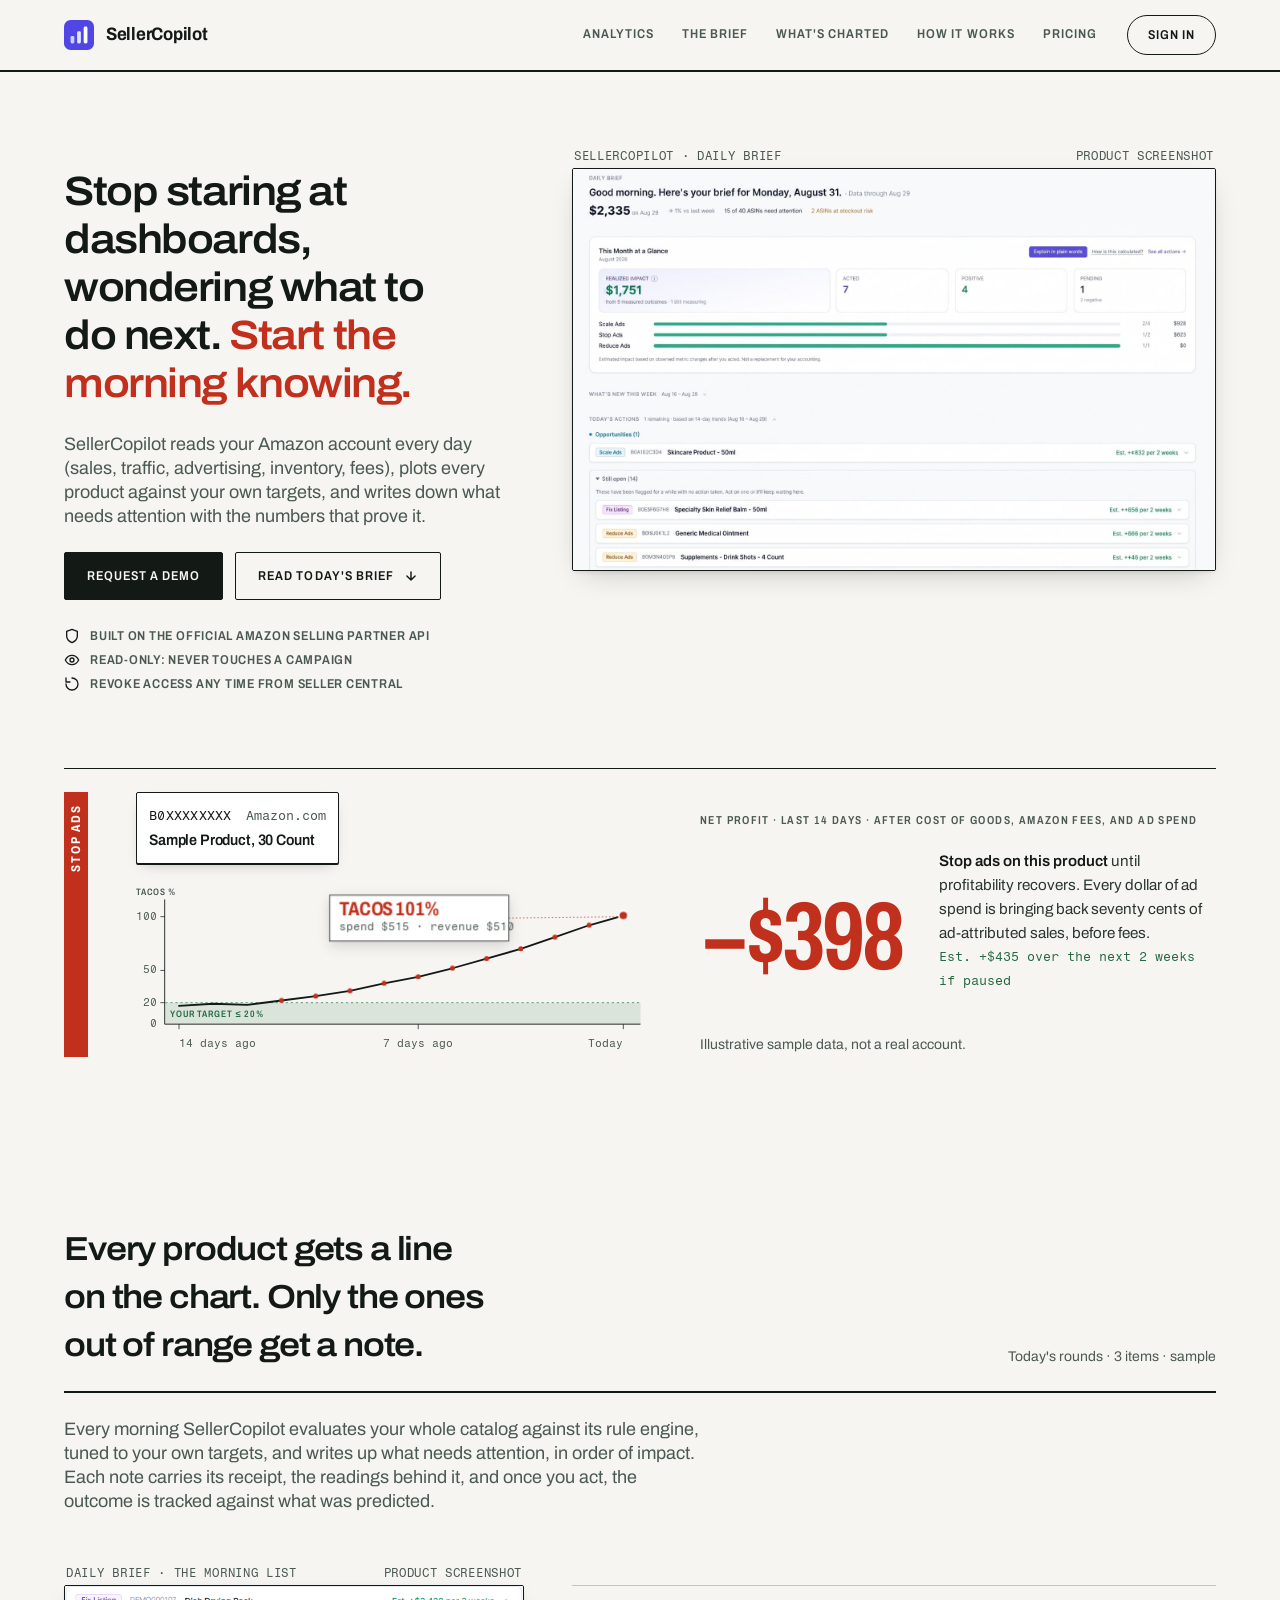
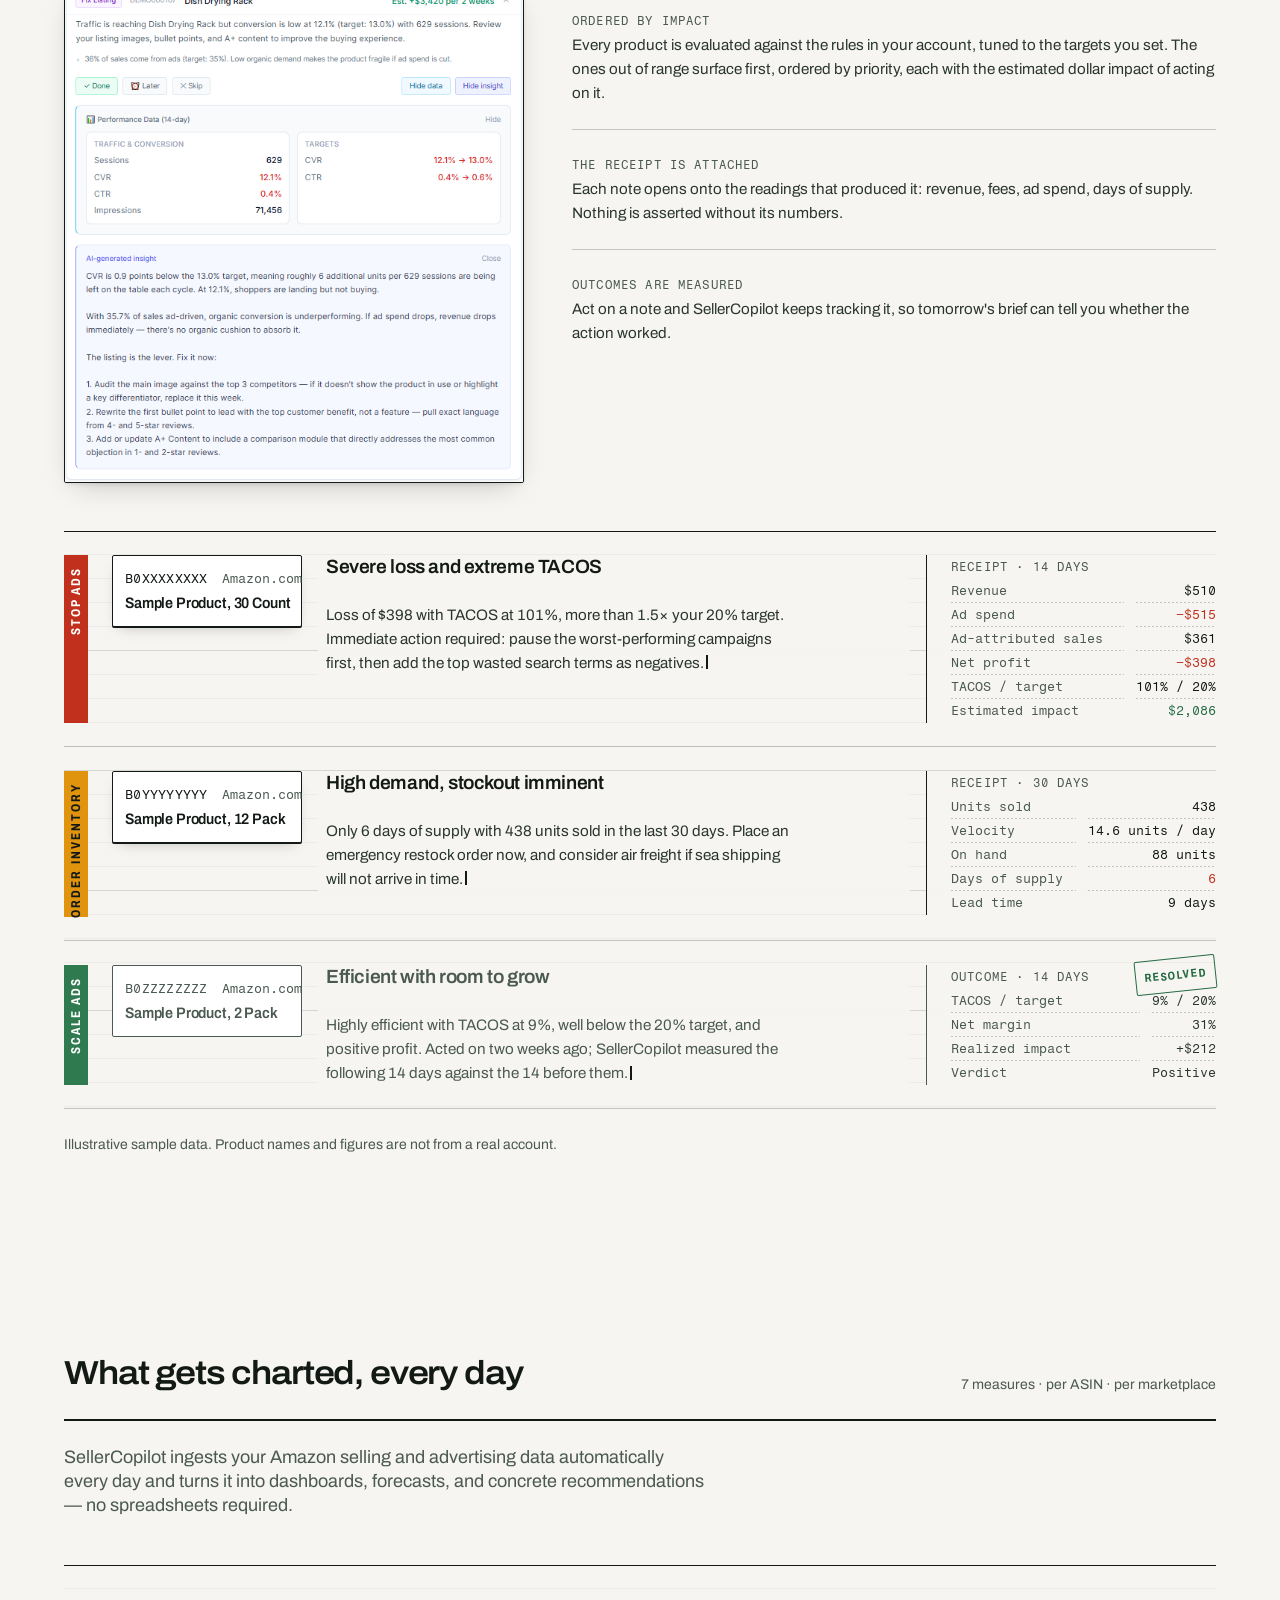
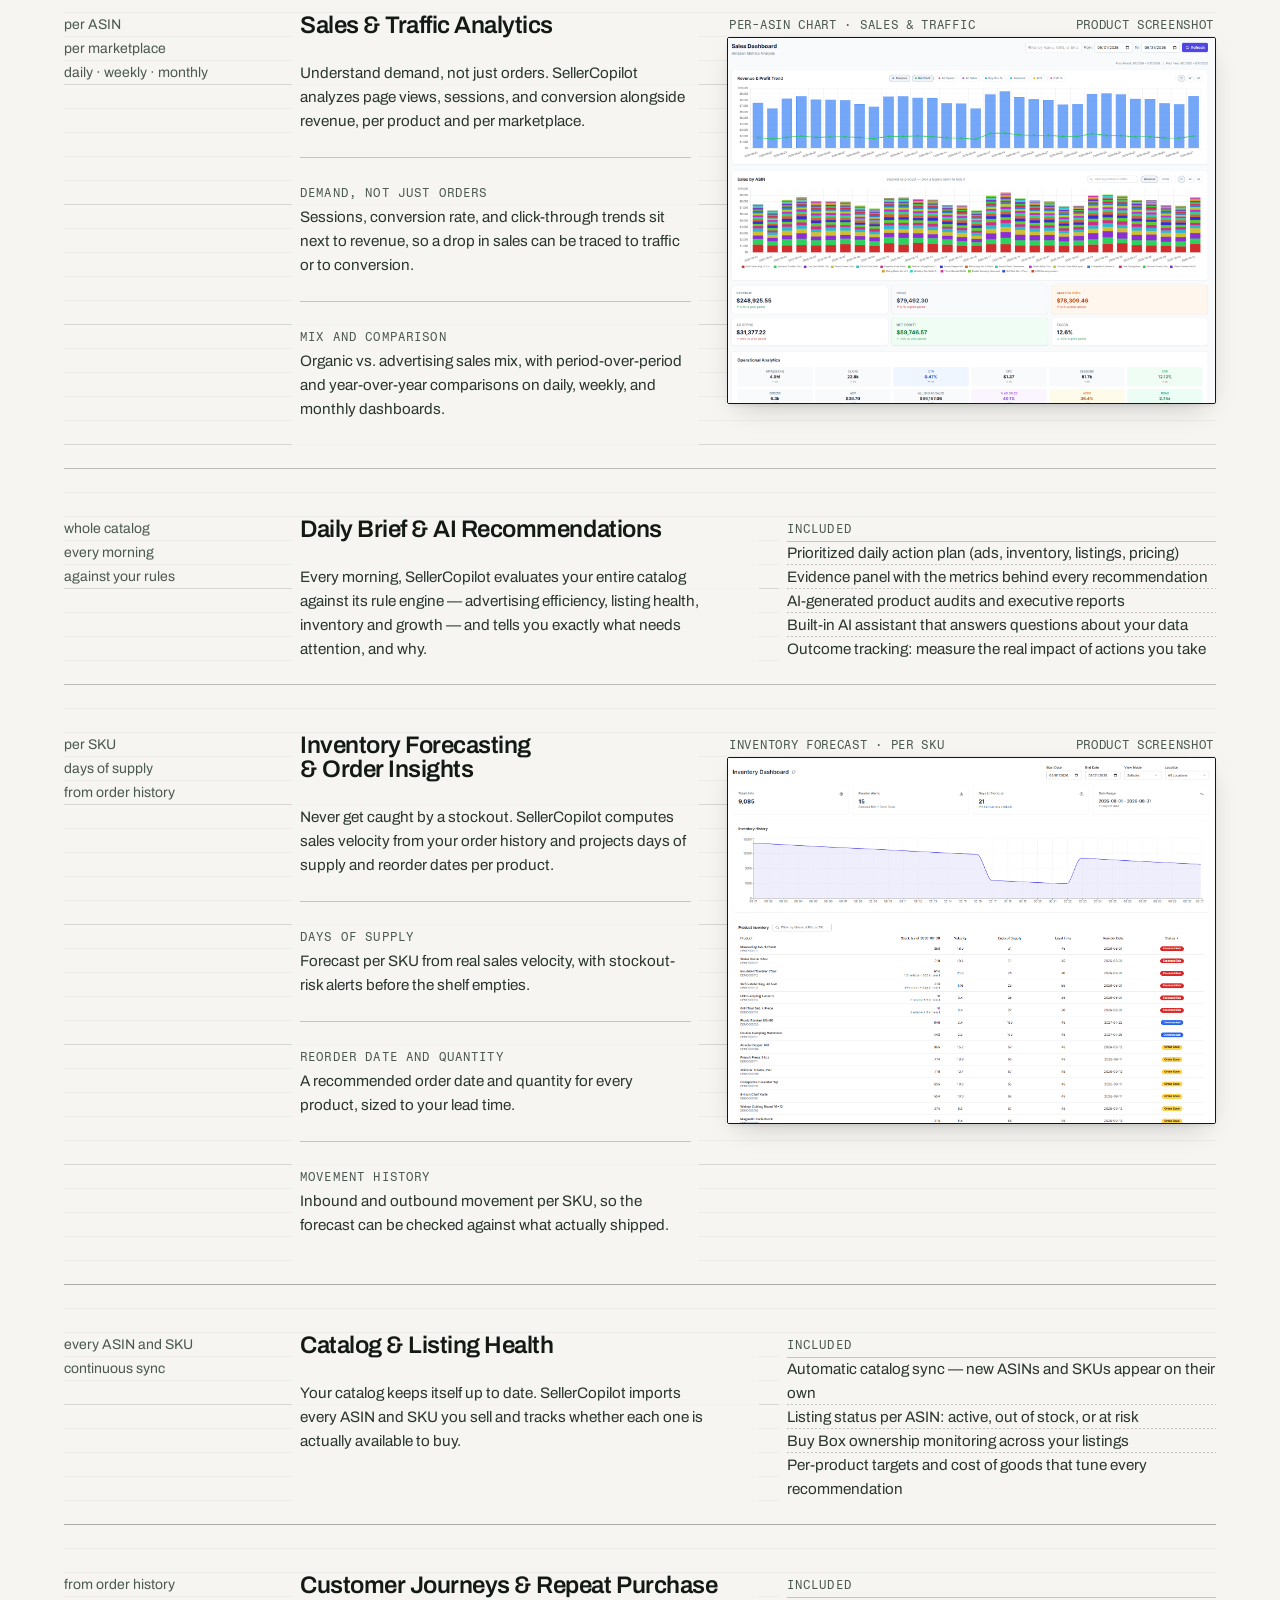
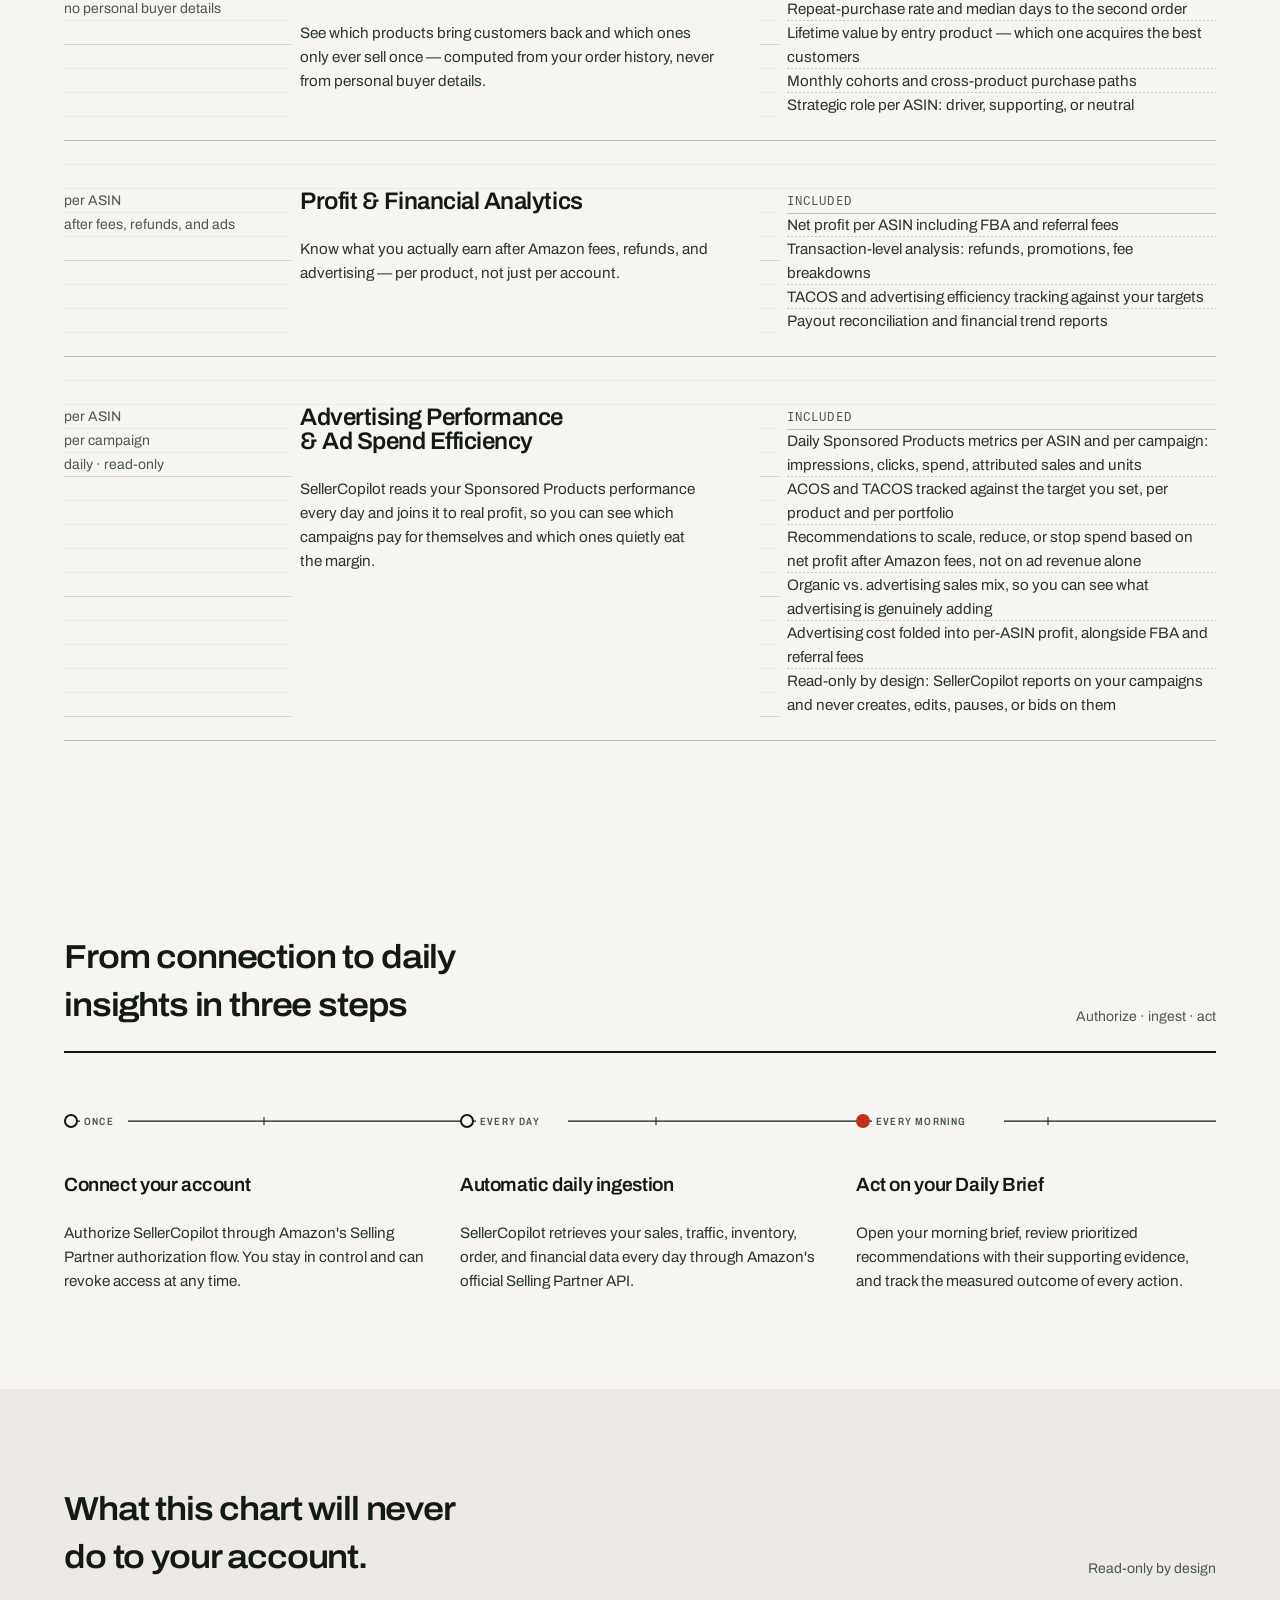
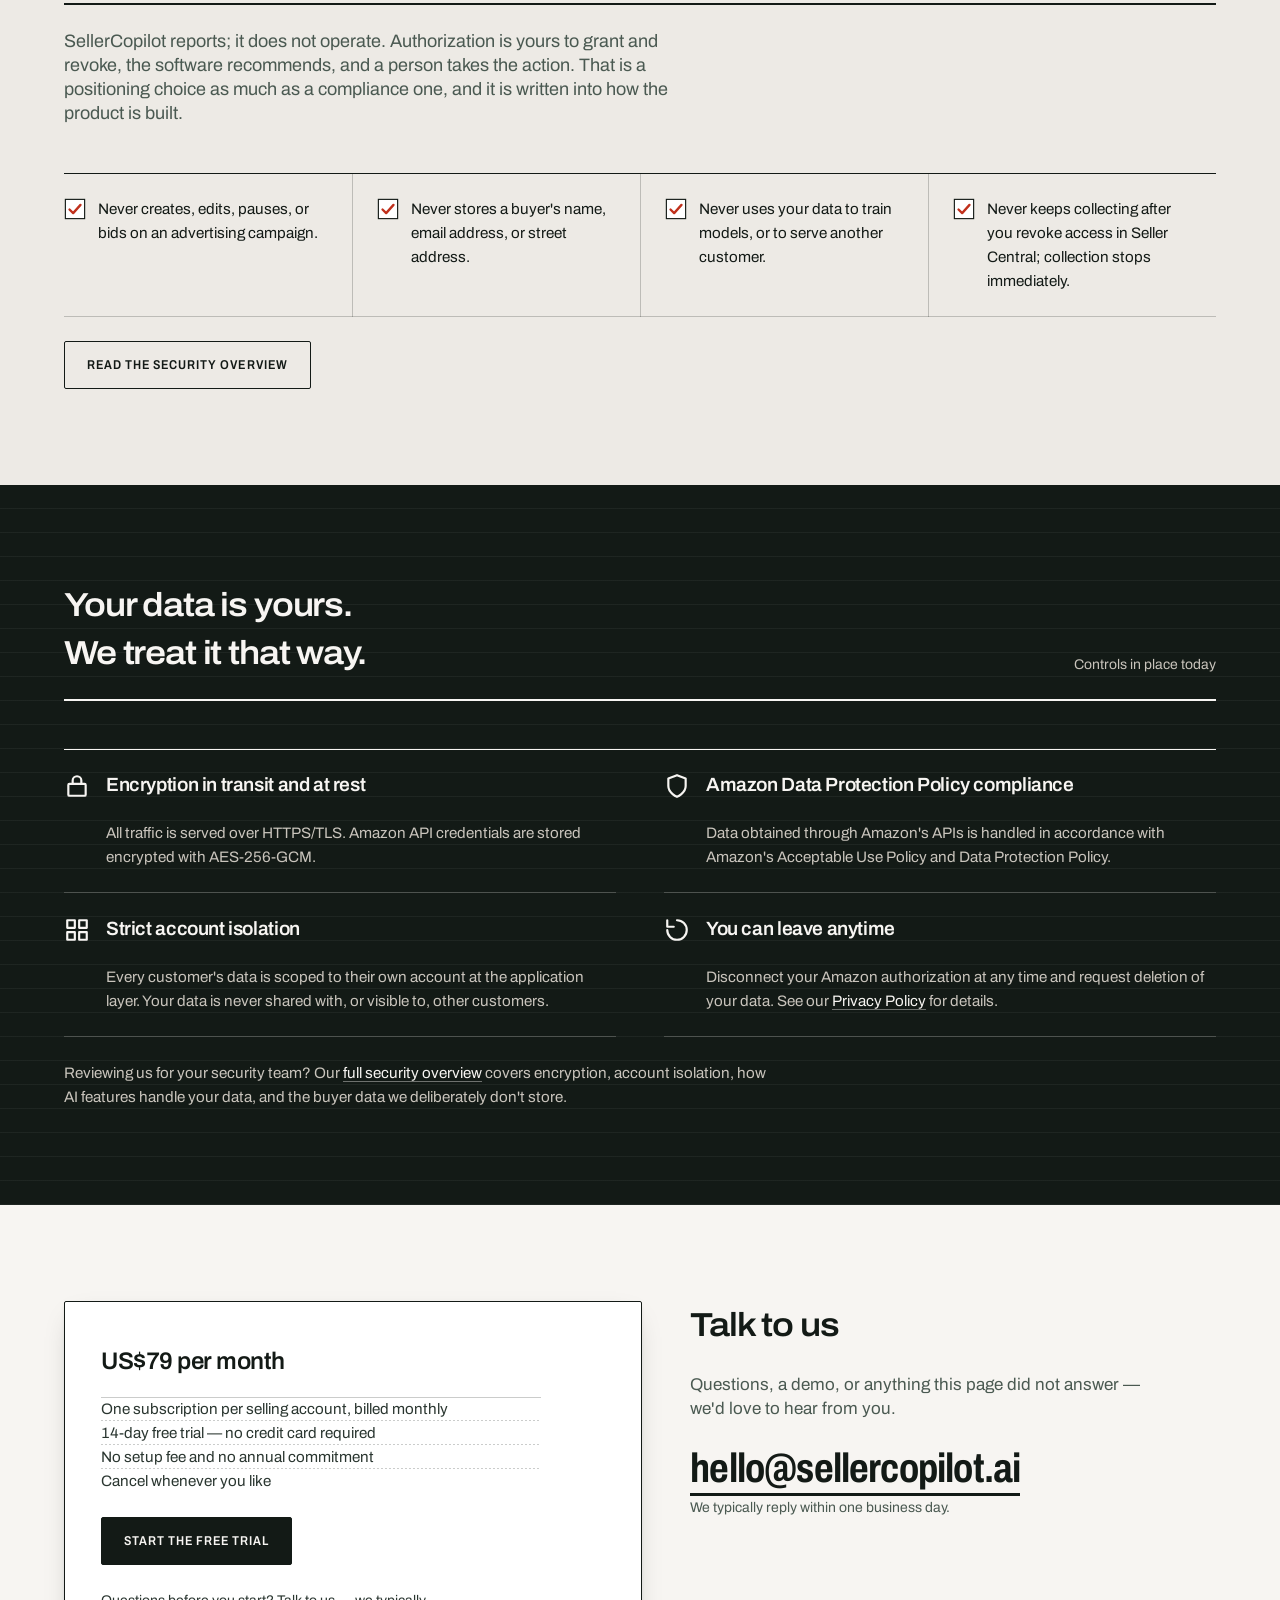
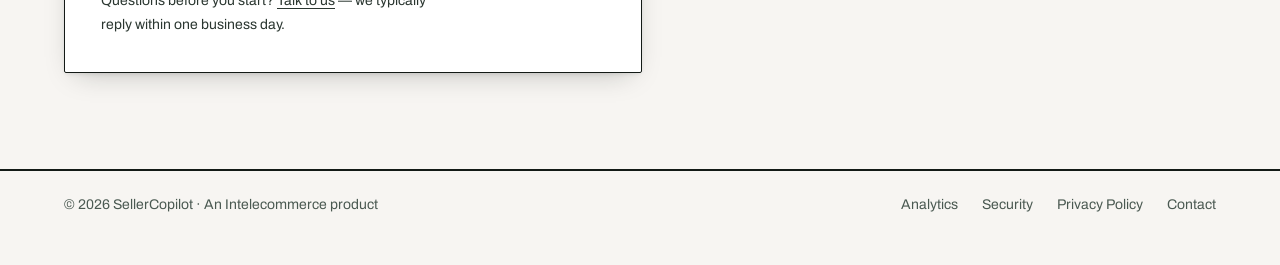
==== commit 18e2dece: "The plan's terms as terms, not as a sentence Four bullets instead of a paragraph, on the existing .s" ====
--- a/index.html
+++ b/index.html
@@ -527,12 +527,12 @@
     <div class="close-band">
       <div class="quote" data-rise="0">
         <h3 id="pricing-title">US$79 per month</h3>
-        <p>
-          One subscription per selling account, billed monthly, with a 14-day free trial. It
-          covers every marketplace in that account and everything on this page: the daily brief,
-          the dashboards, inventory forecasting, the customer-journey analytics and the AI
-          reports. No setup fee, no annual commitment, cancel whenever you like.
-        </p>
+        <ul class="spec">
+          <li>One subscription per selling account, billed monthly</li>
+          <li>14-day free trial — no credit card required</li>
+          <li>No setup fee and no annual commitment</li>
+          <li>Cancel whenever you like</li>
+        </ul>
         <a class="stamp" href="https://app.sellercopilot.ai/">Start the free trial</a>
         <p class="note">Questions before you start? <a href="#contact">Talk to us</a> — we typically reply within one business day.</p>
       </div>
--- a/styles.css
+++ b/styles.css
@@ -735,6 +735,9 @@
 .quote h3 { font-size: var(--t-8); line-height: var(--u); margin-bottom: var(--u); }
 .quote p { color: var(--ink-2); line-height: var(--u); margin-bottom: var(--u); max-width: 44ch; text-wrap: pretty; }
 .quote .note { margin: var(--u) 0 0; }
+/* The spec list carries the plan's terms where a paragraph used to. It needs
+   the same 24px below it that the paragraph had, or the button sits on it. */
+.quote .spec { margin-bottom: var(--u); max-width: 44ch; }
 .talk h2 { font-size: var(--t-head); margin-bottom: var(--u); }
 .talk > p { color: var(--ink-soft); line-height: var(--u); max-width: 30rem; text-wrap: pretty; }
 .talk .email {
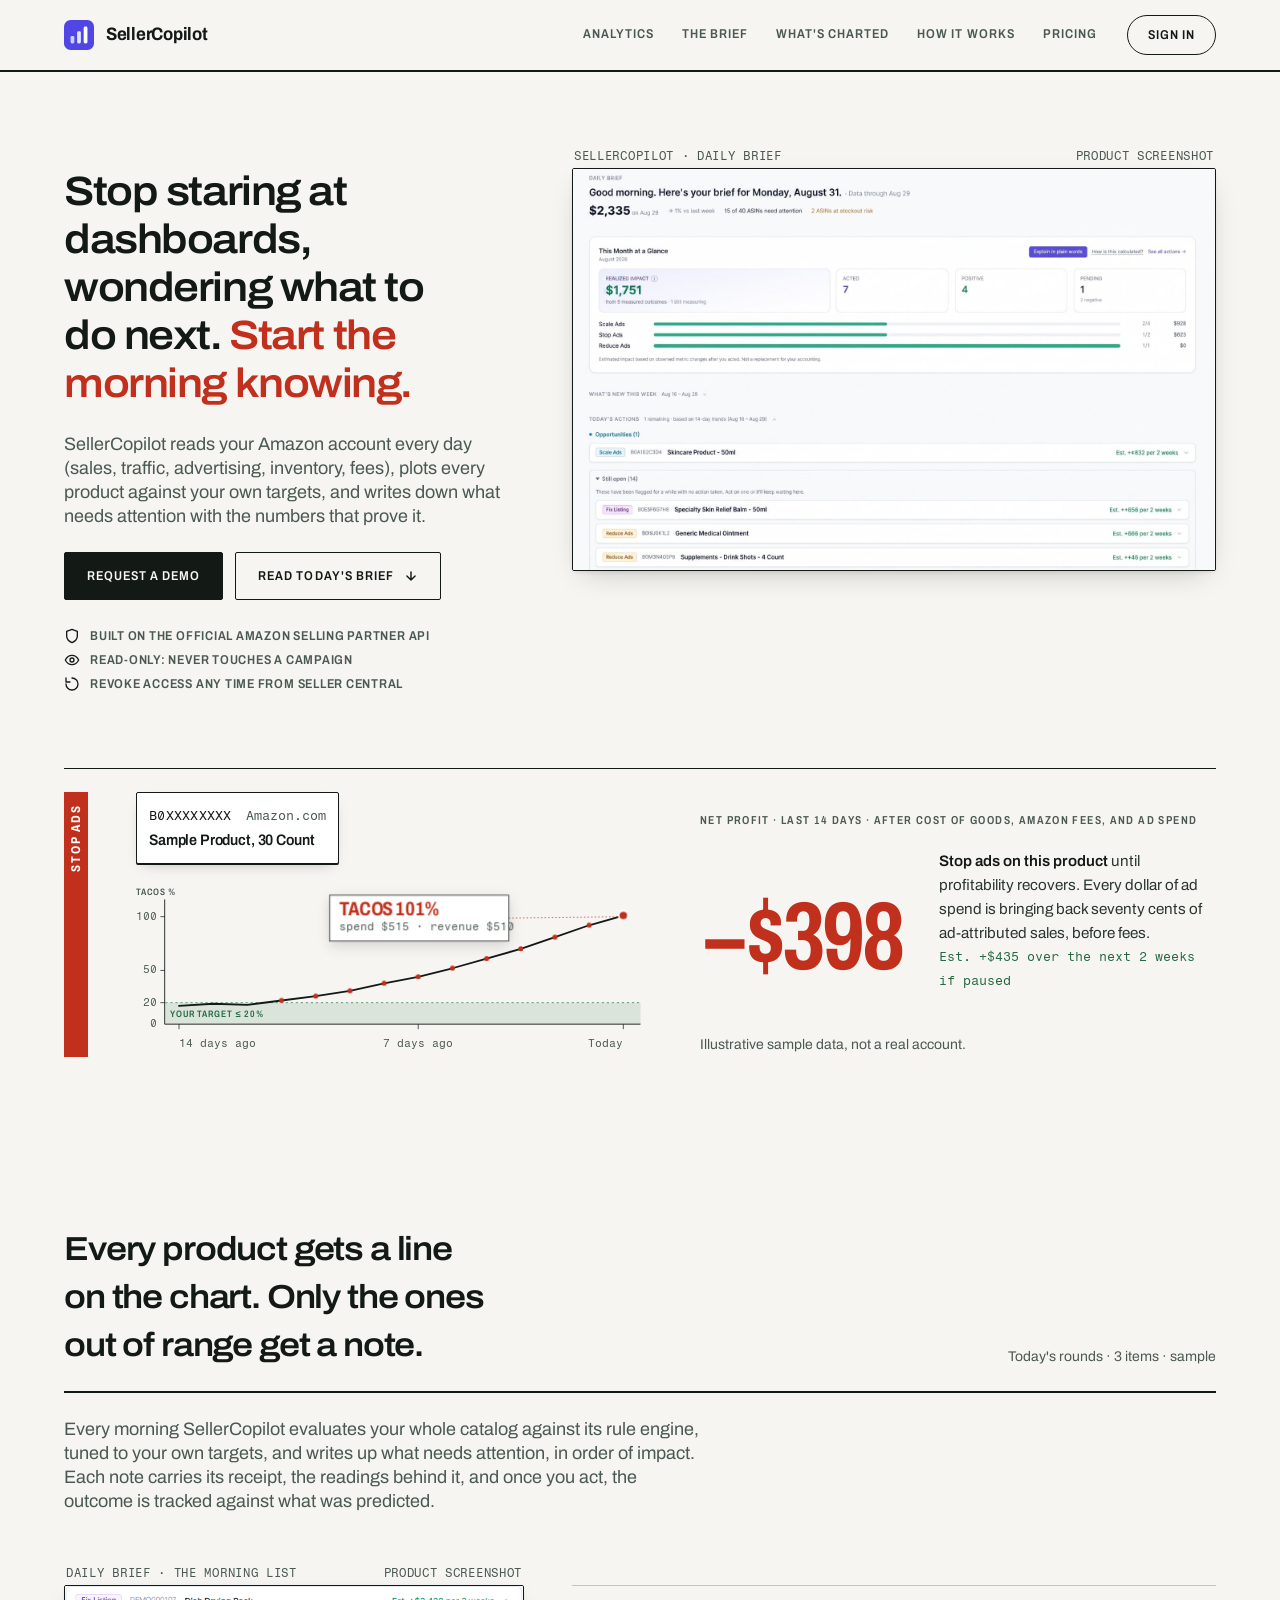
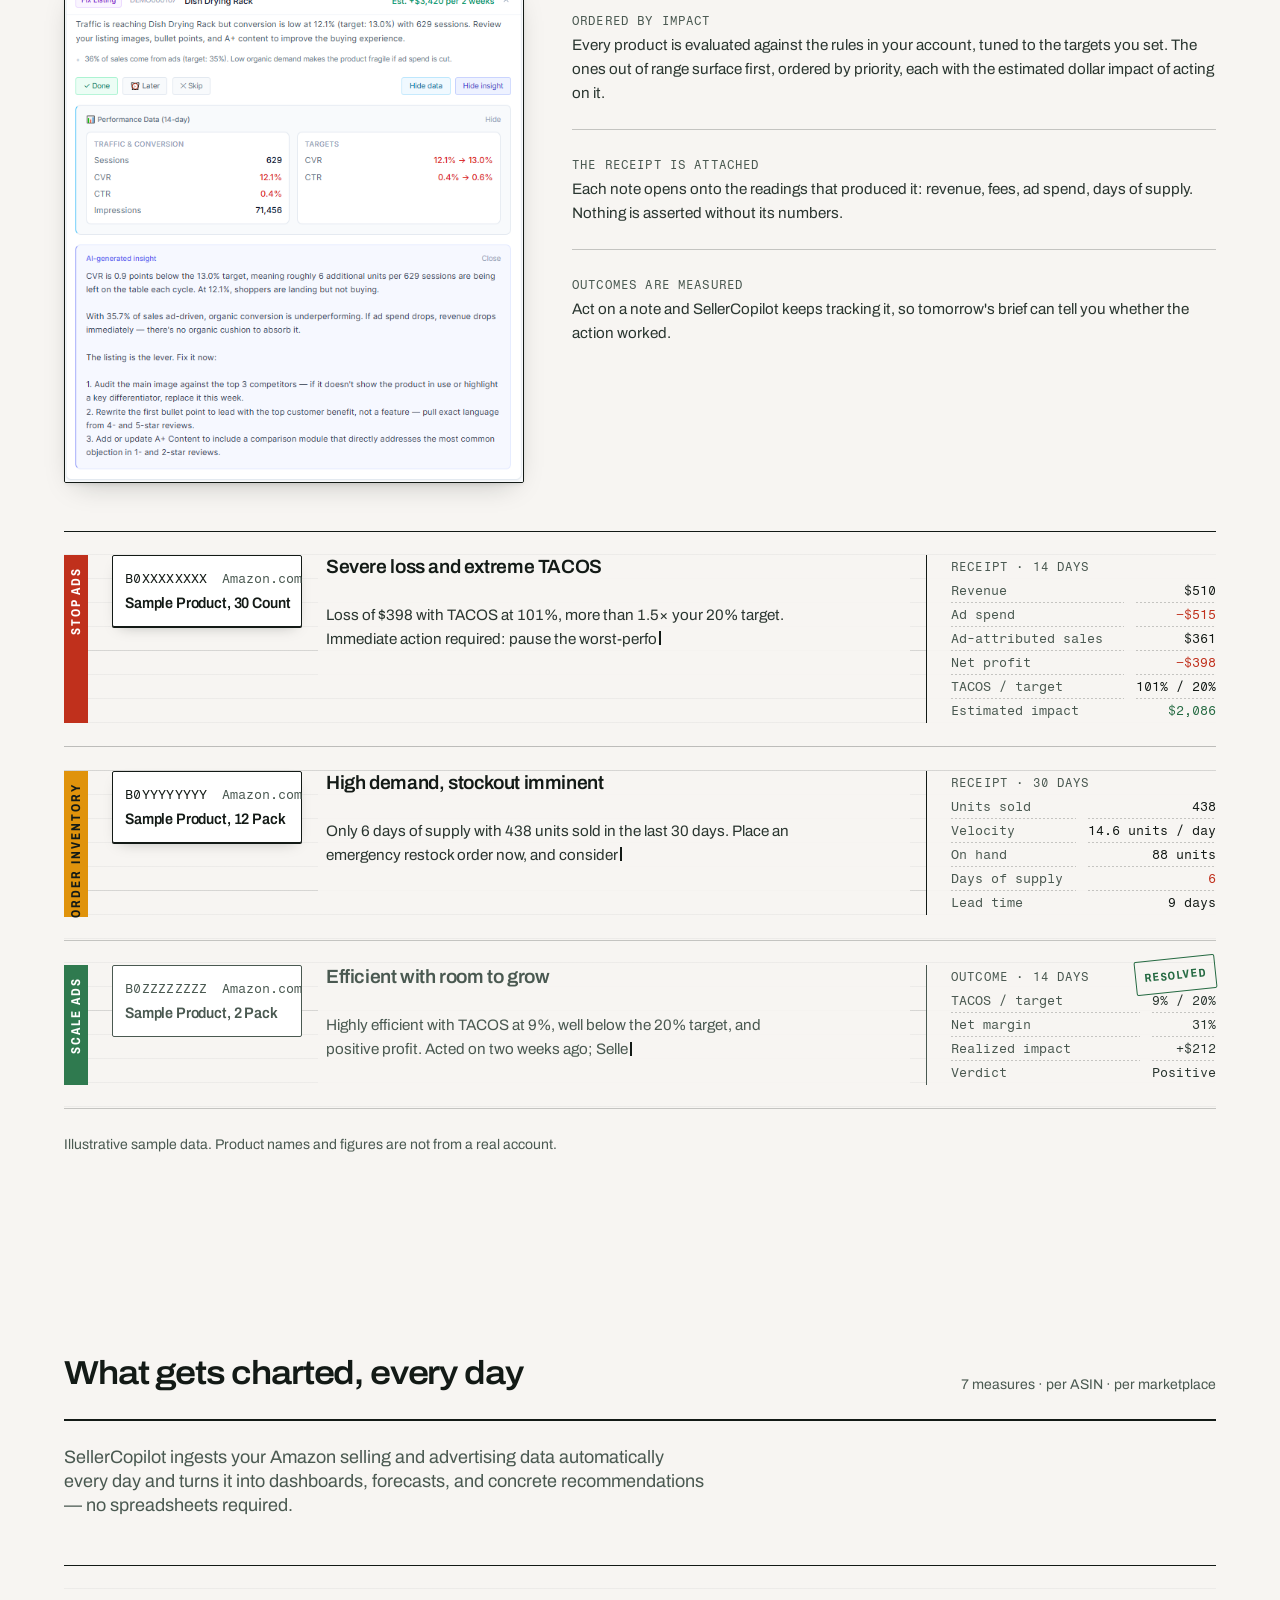
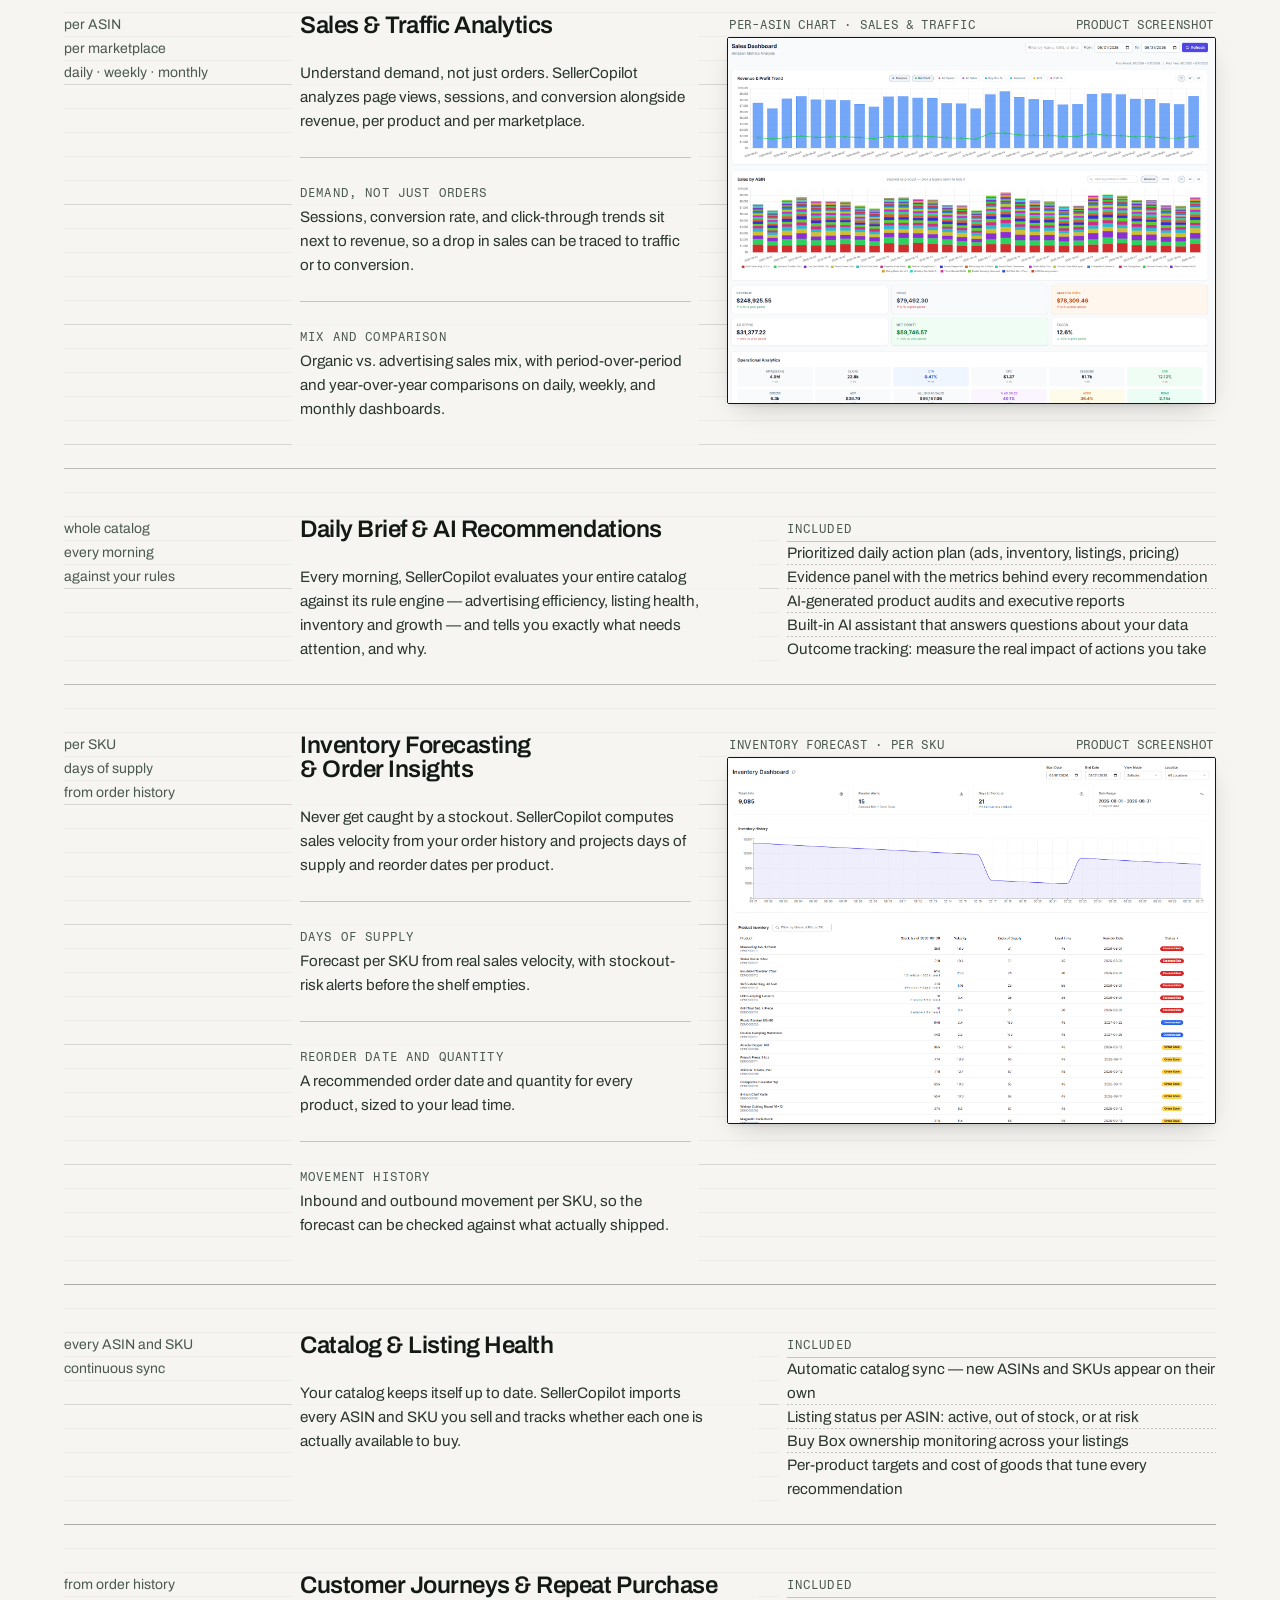
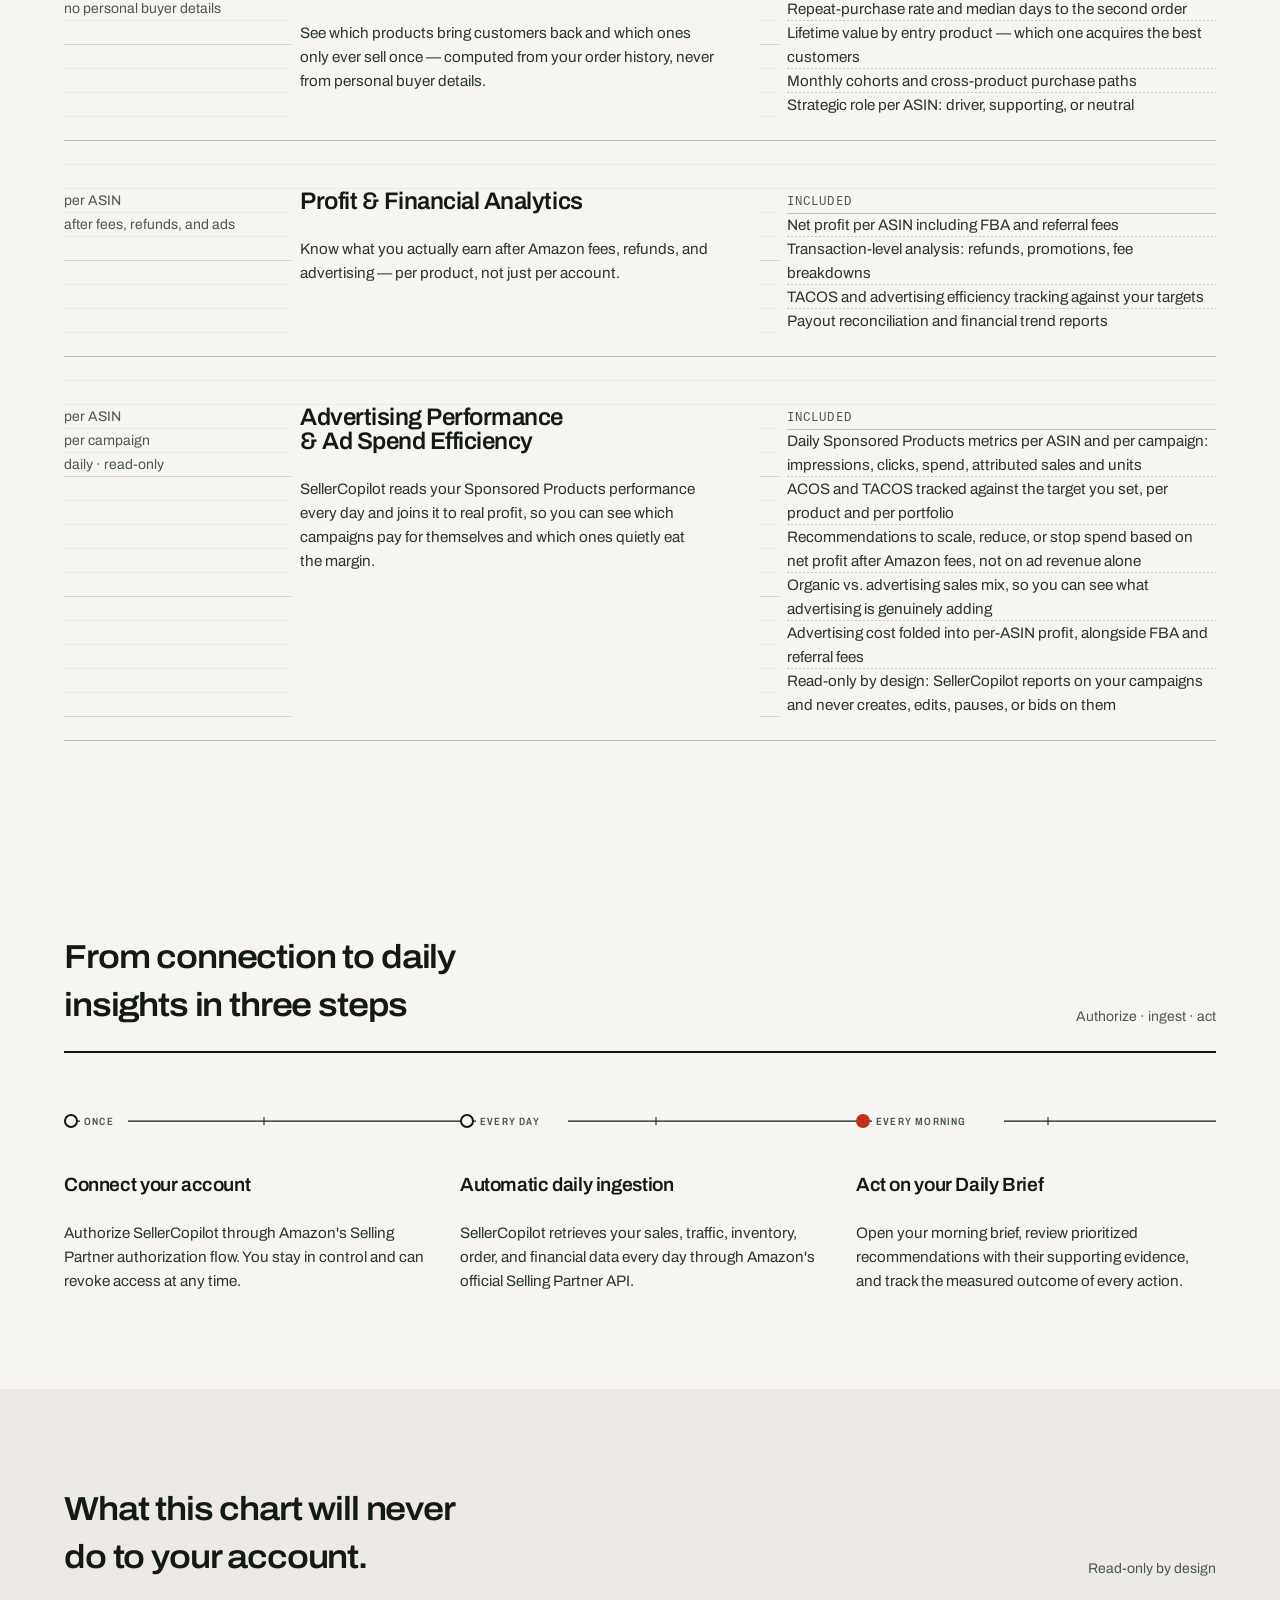
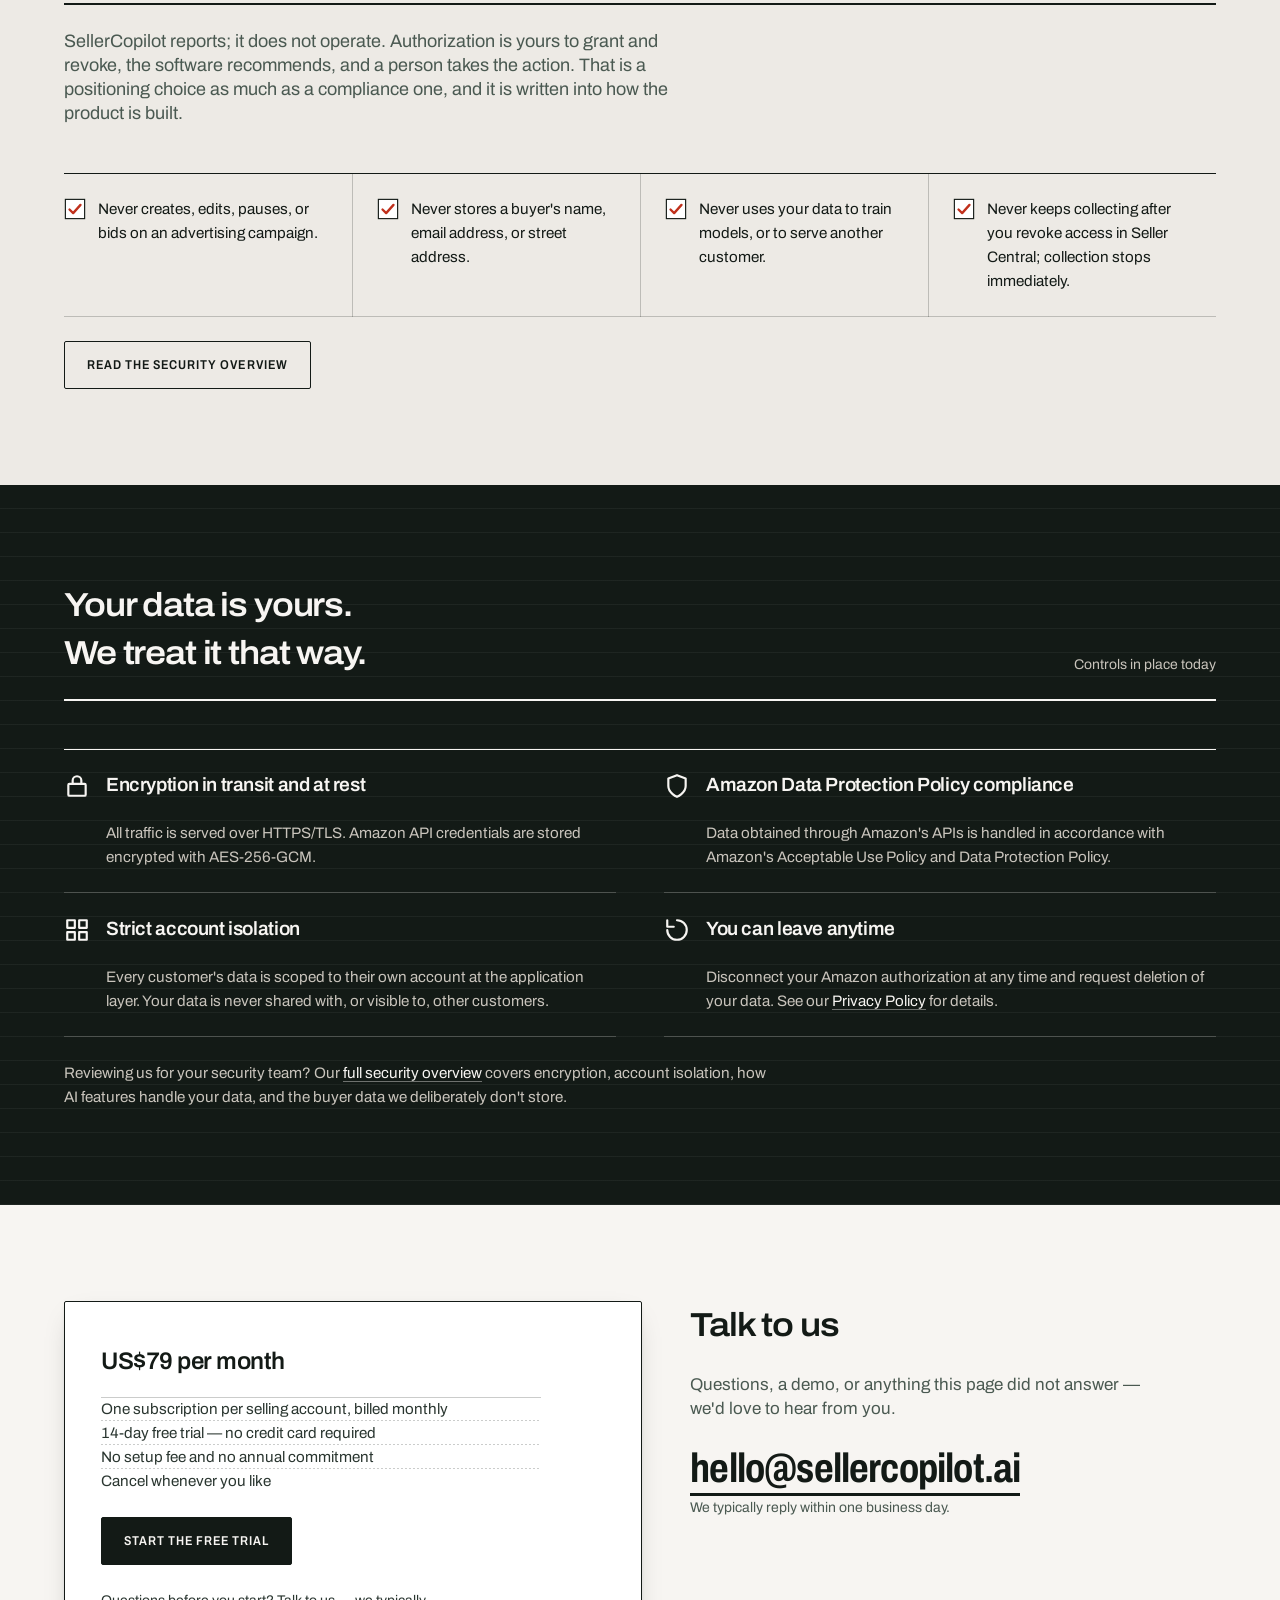
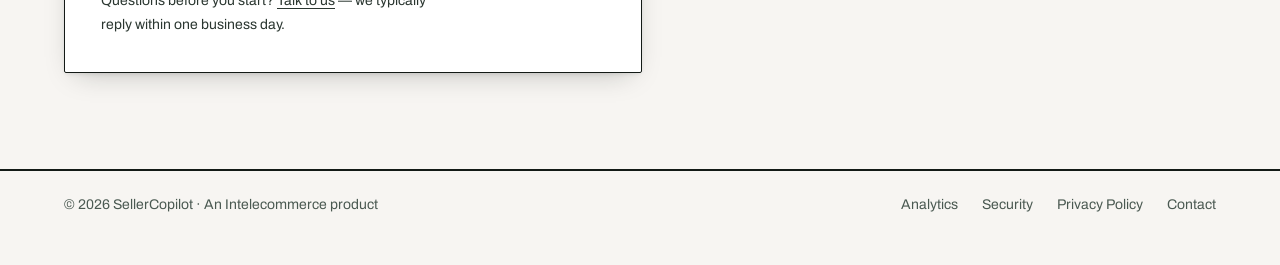
==== commit d43d10c8: "Send the trial button to the trial, not to a login form "Start the free trial" pointed at app.seller" ====
--- a/index.html
+++ b/index.html
@@ -533,7 +533,7 @@
           <li>No setup fee and no annual commitment</li>
           <li>Cancel whenever you like</li>
         </ul>
-        <a class="stamp" href="https://app.sellercopilot.ai/">Start the free trial</a>
+        <a class="stamp" href="https://app.sellercopilot.ai/signup">Start the free trial</a>
         <p class="note">Questions before you start? <a href="#contact">Talk to us</a> — we typically reply within one business day.</p>
       </div>
       <div class="talk" id="contact" data-rise="1">
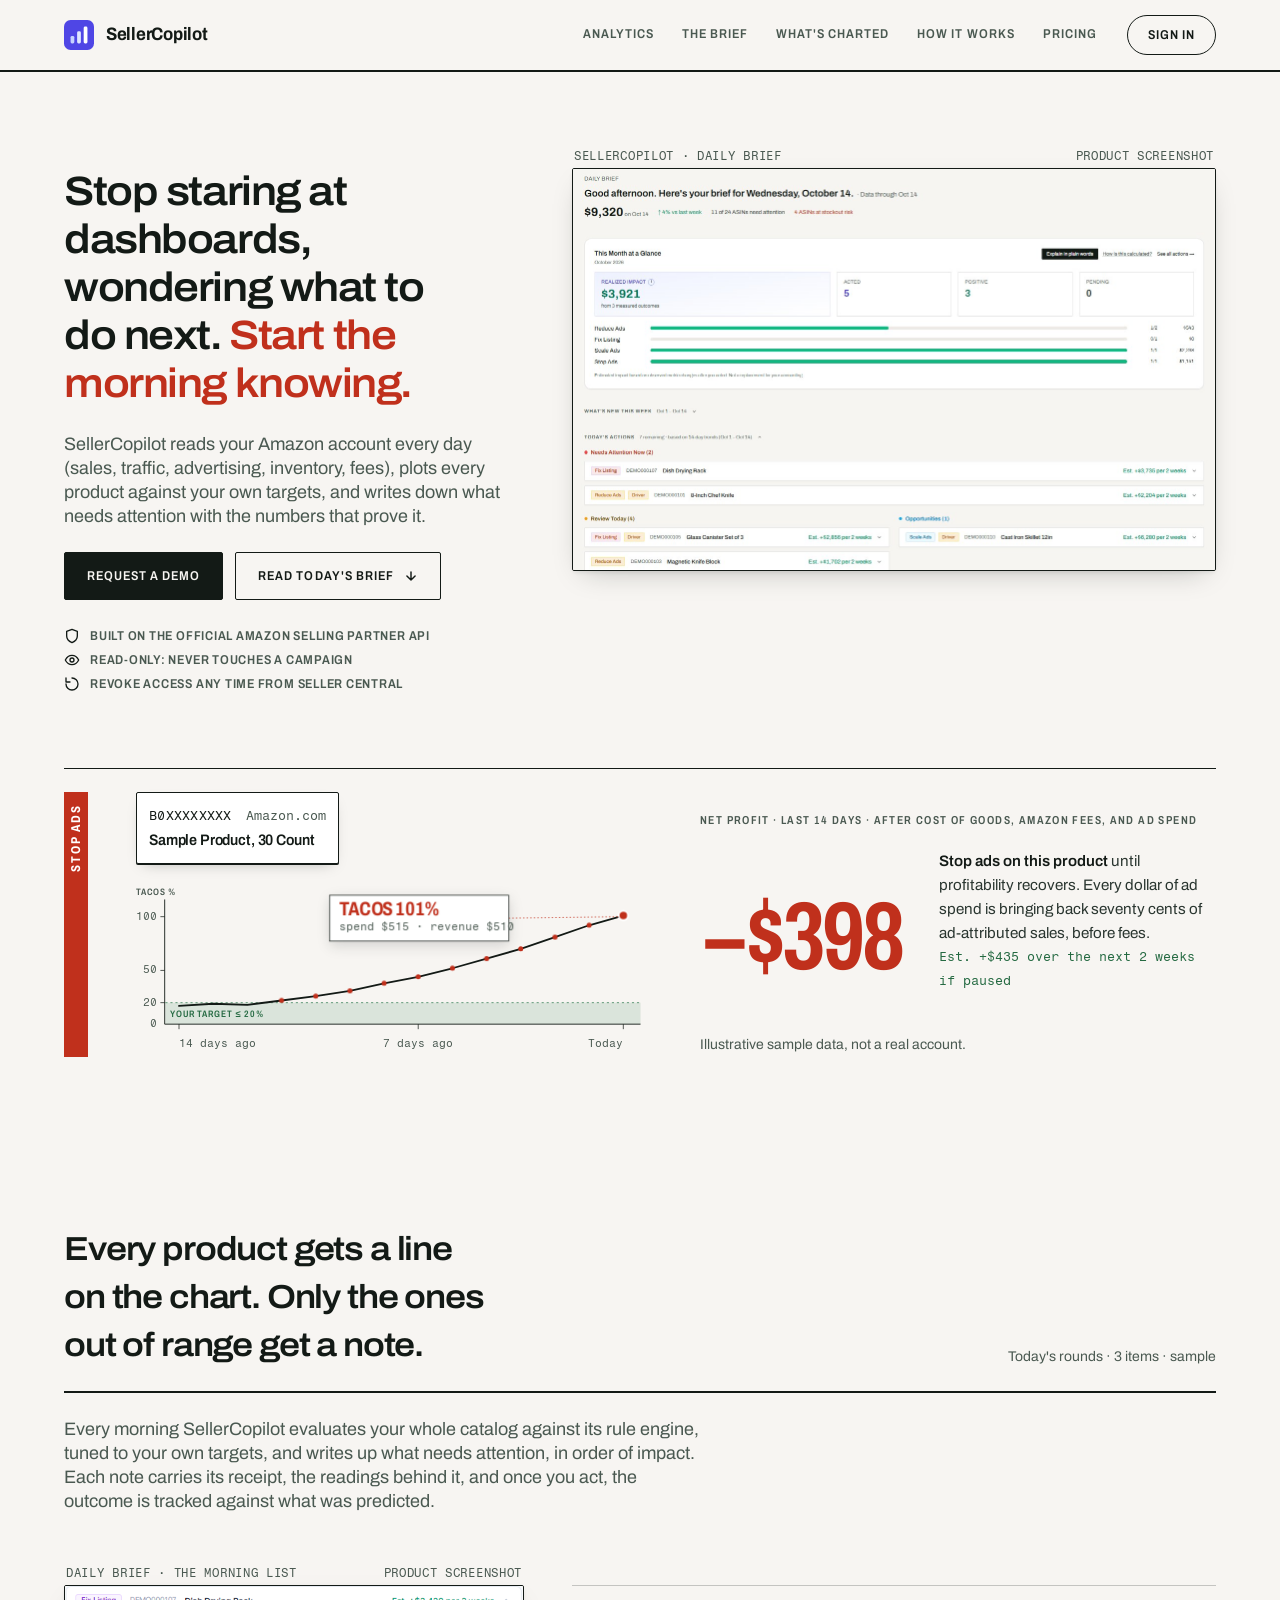
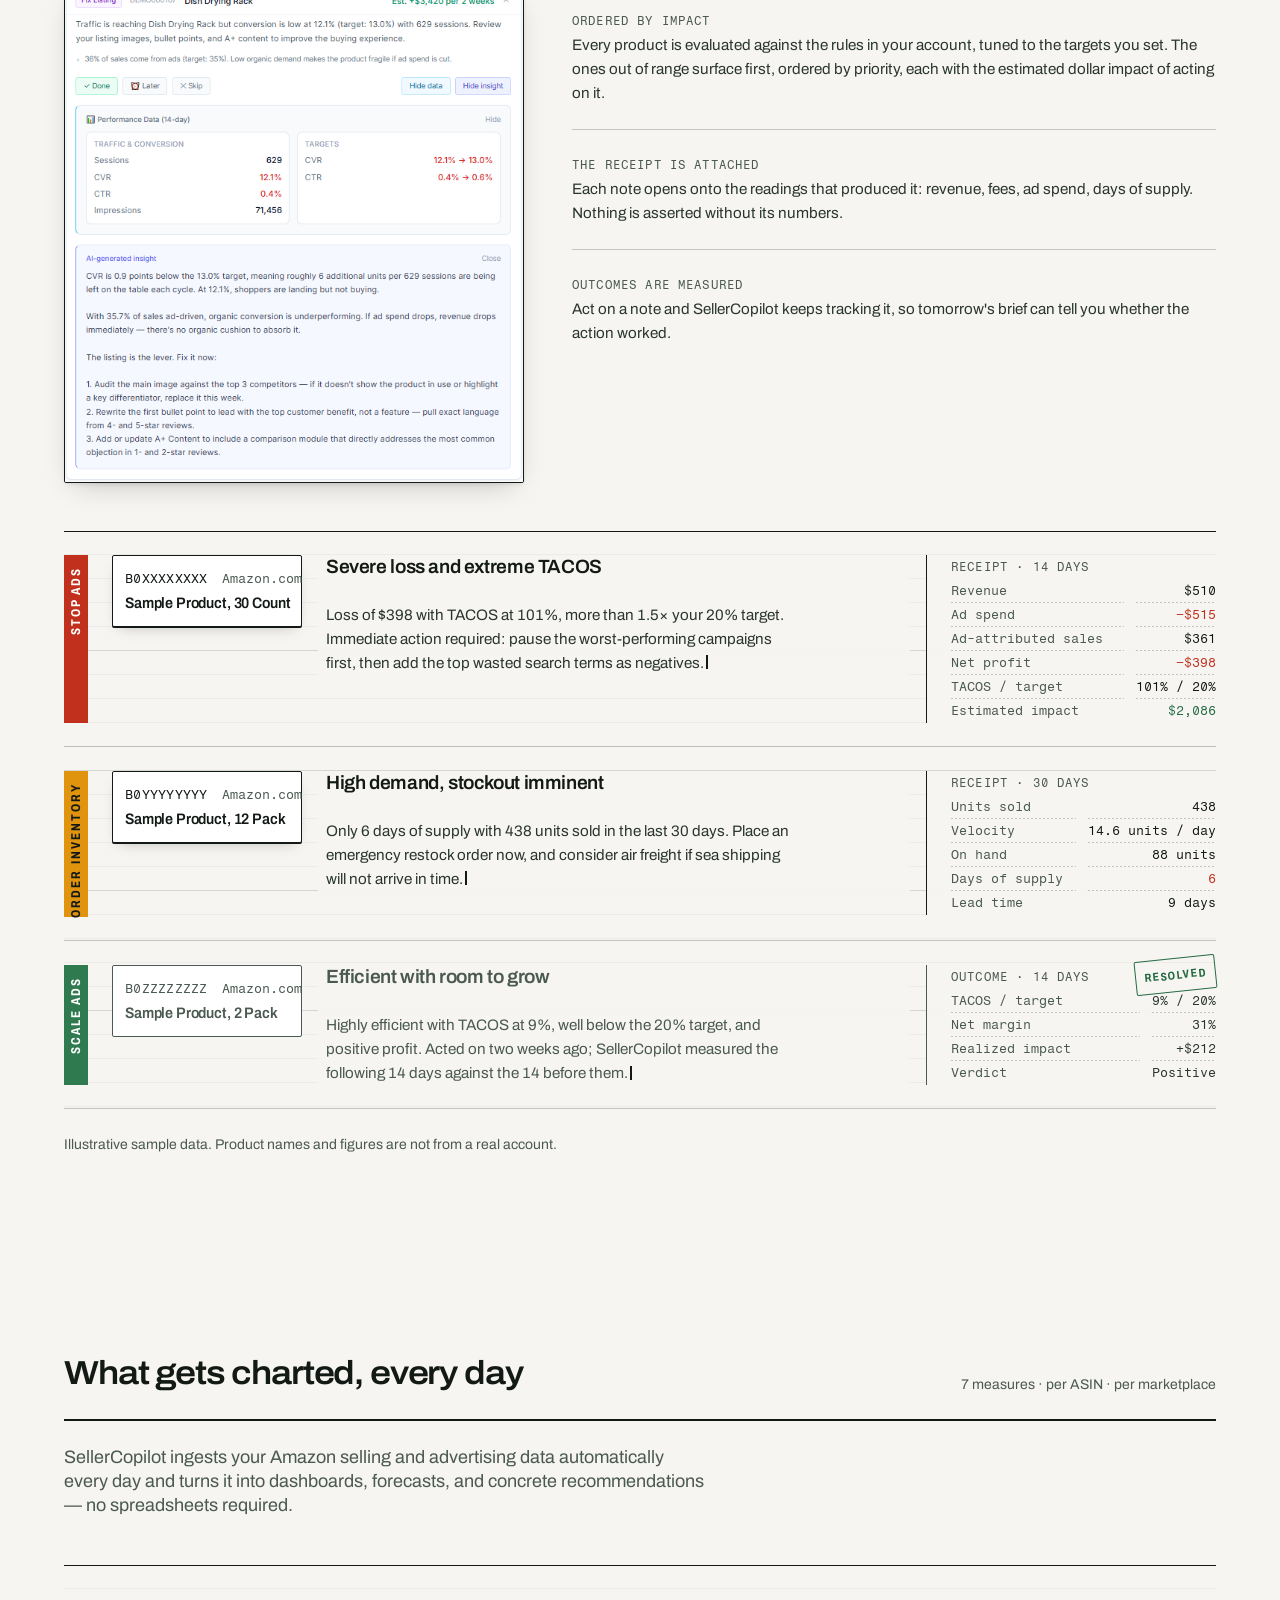
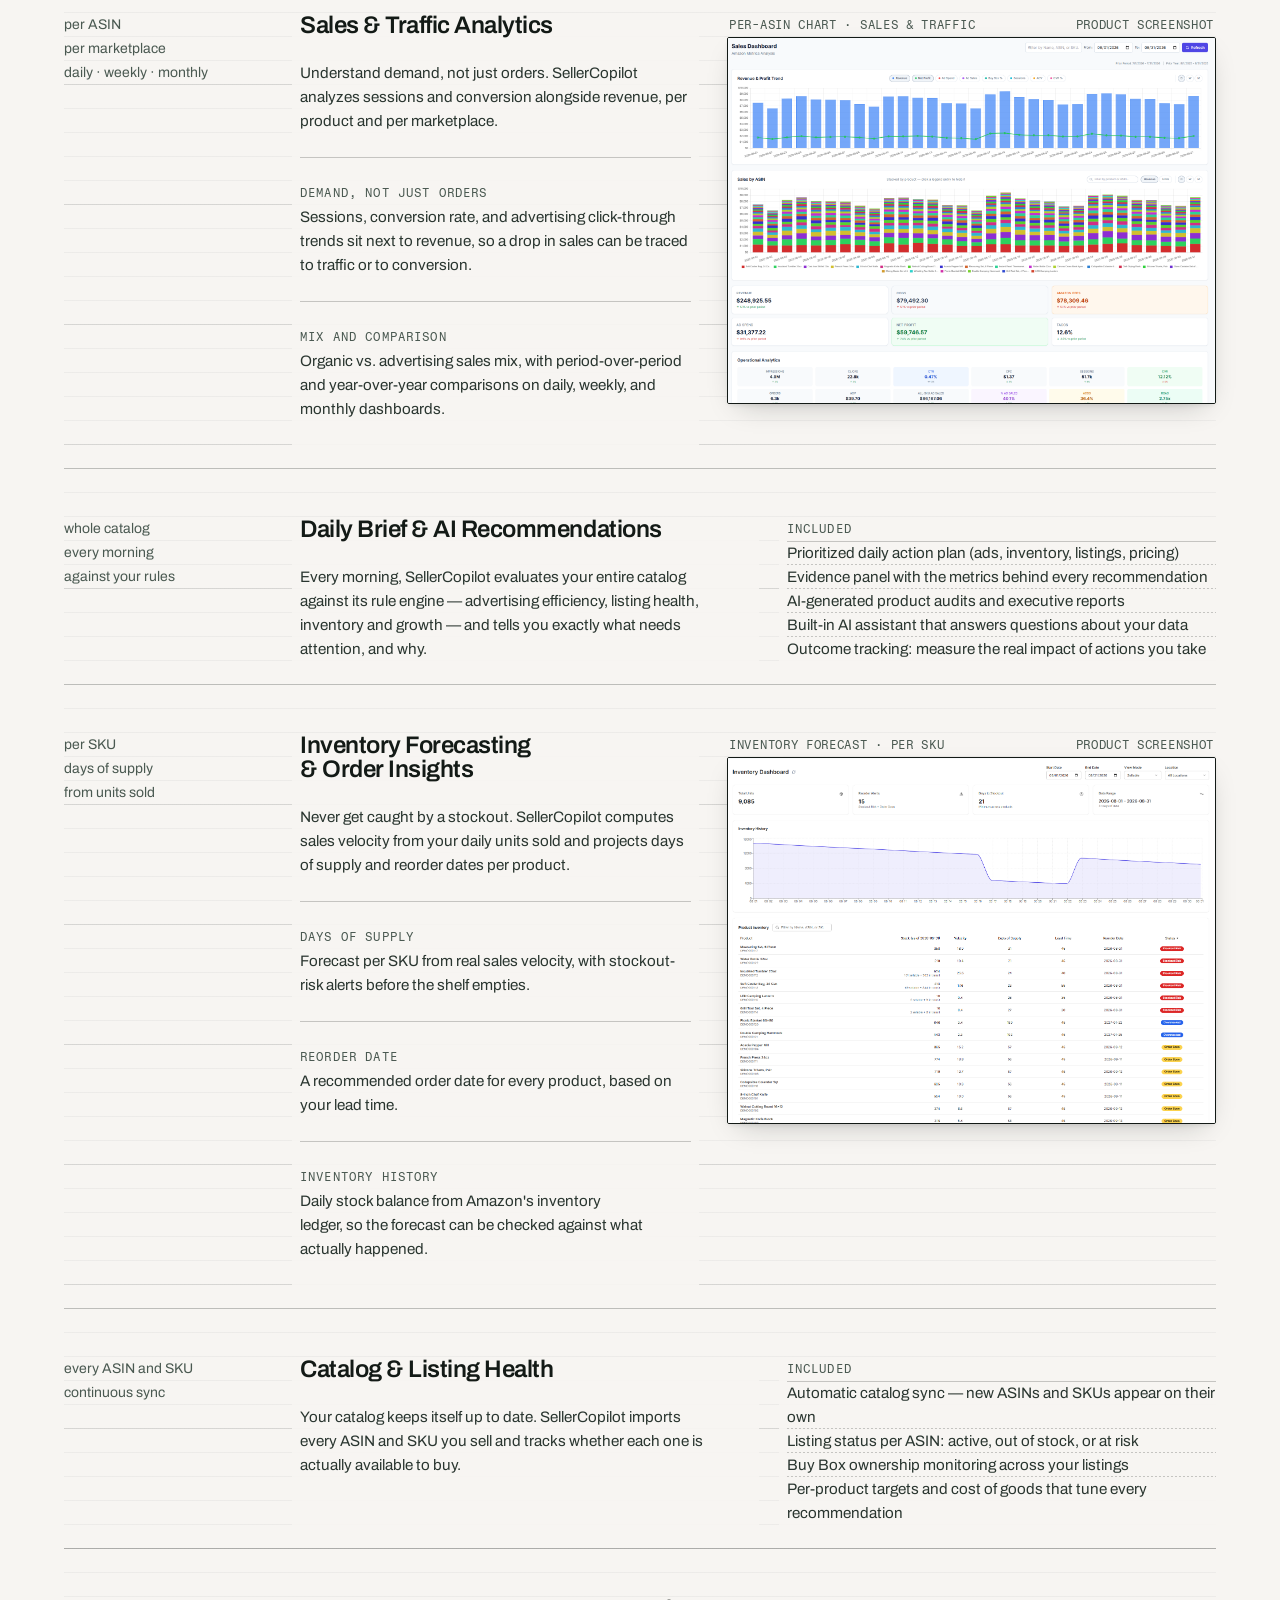
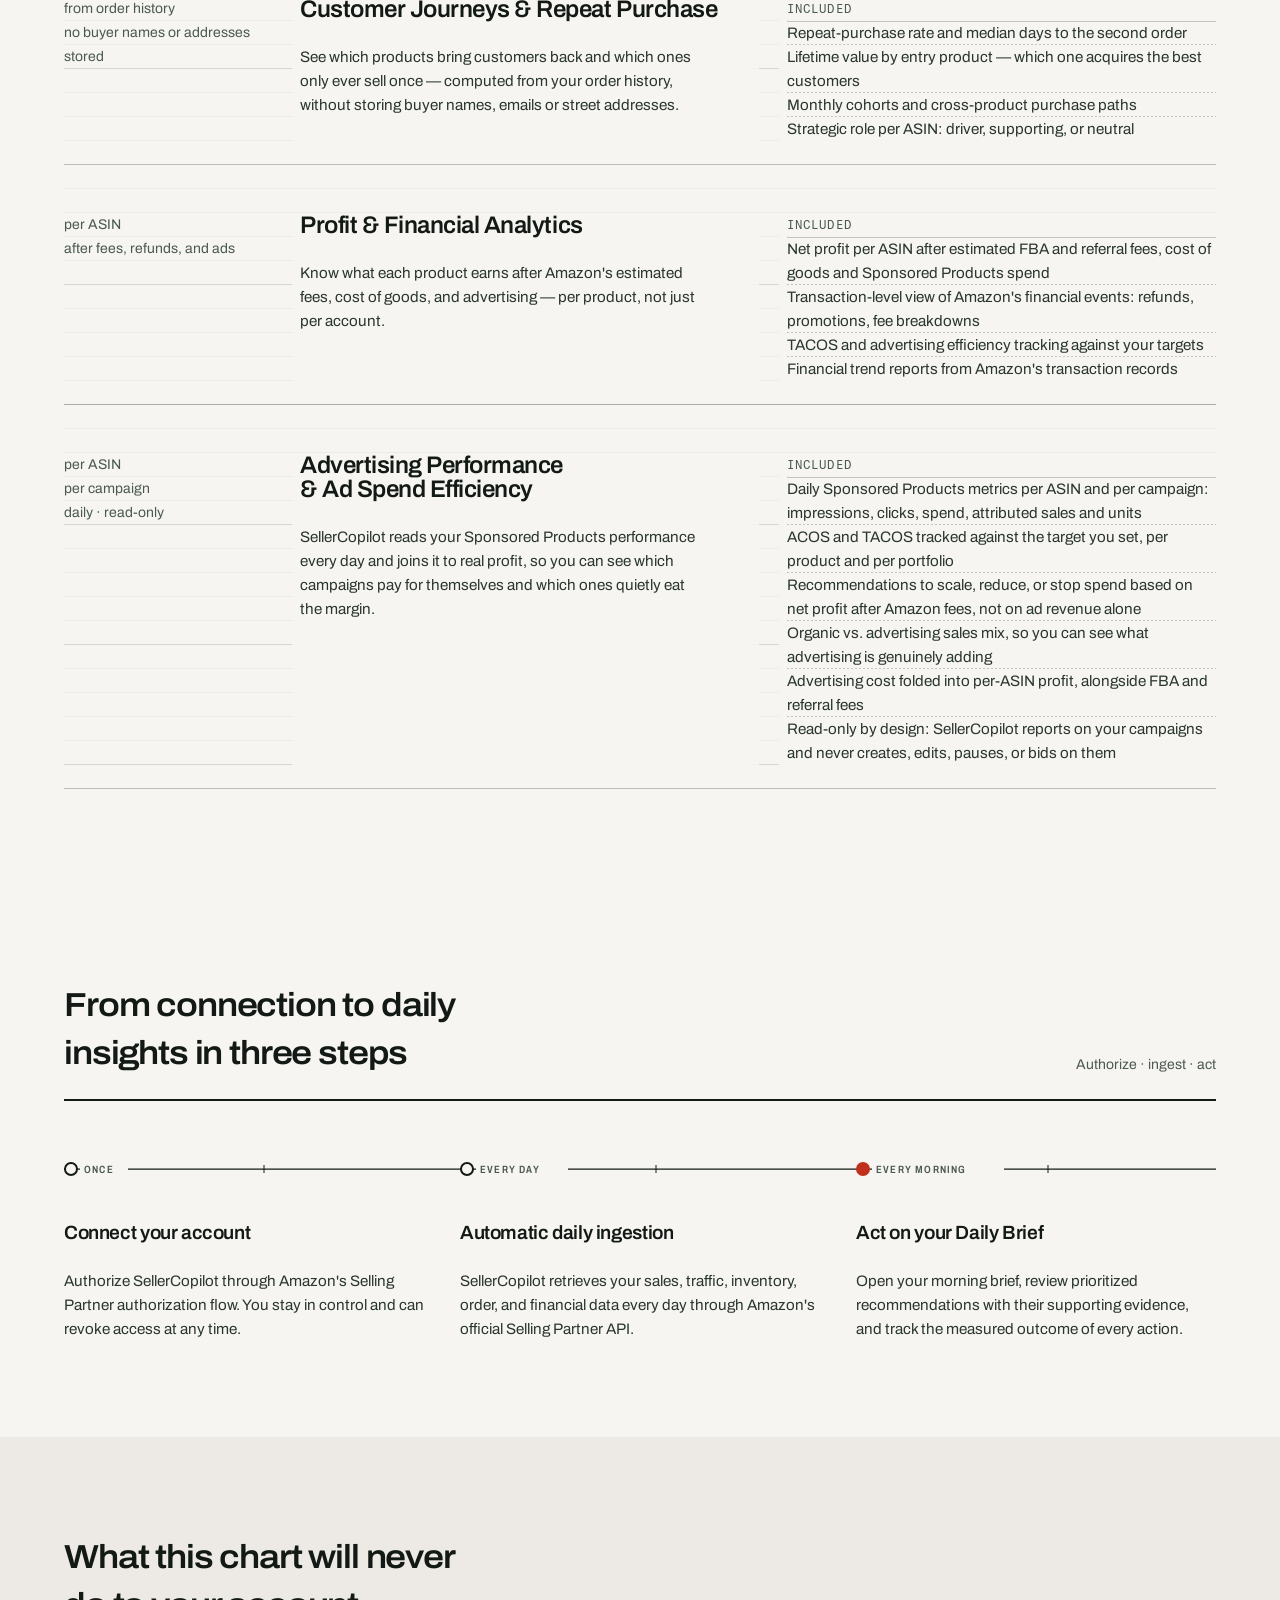
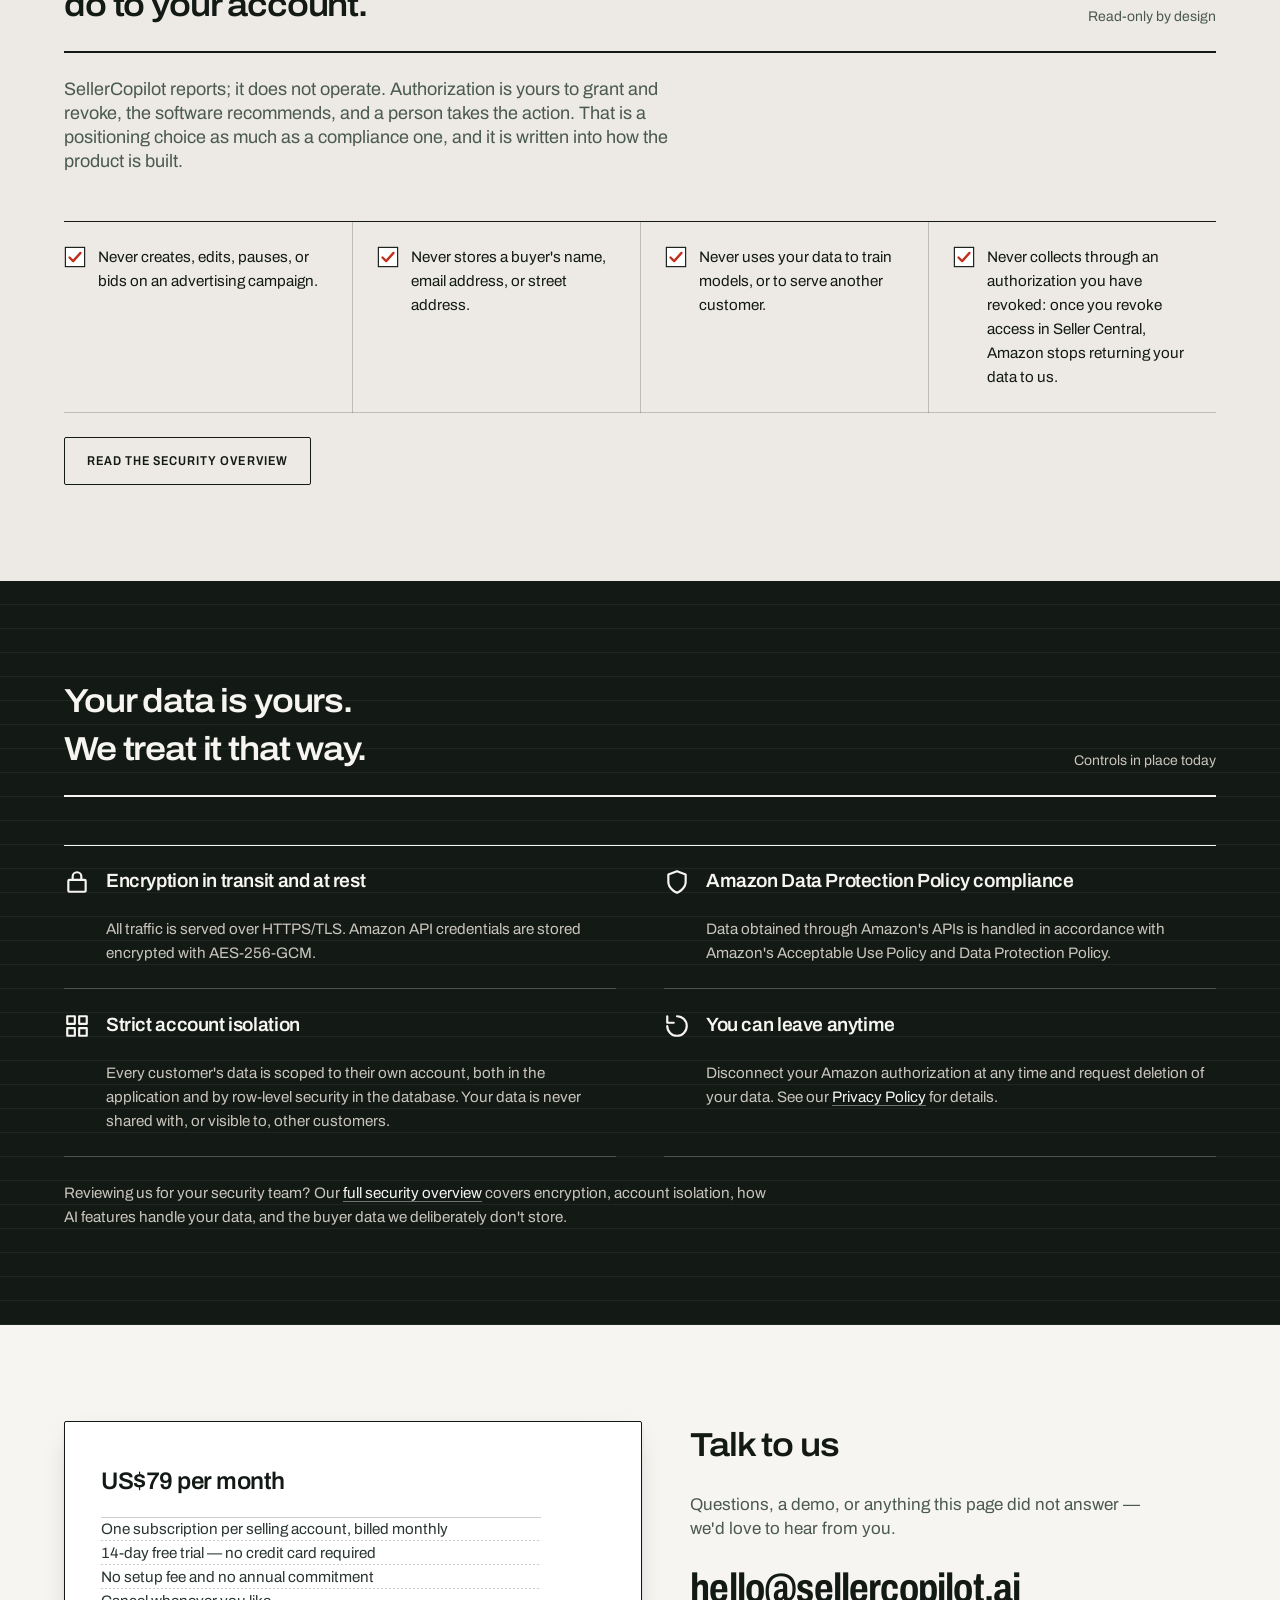
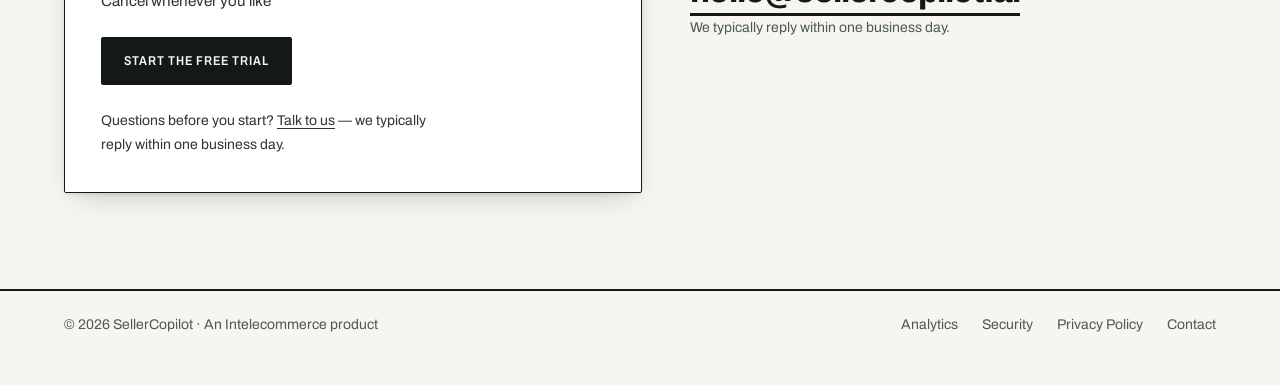
==== commit 9f57aa1c: "Every statement on the site matches the code running in production Checked claim by claim against SC" ====
--- a/index.html
+++ b/index.html
@@ -74,7 +74,7 @@
       <figcaption class="shot-caption"><span>SellerCopilot · Daily Brief</span><span>Product screenshot</span></figcaption>
       <div class="shot-frame">
         <span class="shot-placeholder" aria-hidden="true">[ SCREENSHOT: hero-app · 16:10 ]</span>
-        <img src="/img/hero-app.jpg" alt="The SellerCopilot Daily Brief: realized impact for the month, a scorecard of actions taken, and today's recommendations for each ASIN with the estimated impact of acting" width="1600" height="1000" decoding="async">
+        <img src="/img/hero-app.jpg" alt="The SellerCopilot Daily Brief for a sample account: yesterday's revenue, realized impact for the month, a scorecard of actions taken by type, and today's recommendations for each ASIN with the estimated impact of acting" width="1286" height="803" decoding="async">
       </div>
     </figure>
 
@@ -267,11 +267,11 @@
         <p class="measure-unit note"><span>per ASIN</span><span>per marketplace</span><span>daily · weekly · monthly</span></p>
         <div class="measure-body">
           <h3>Sales &amp; Traffic Analytics</h3>
-          <p>Understand demand, not just orders. SellerCopilot analyzes page views, sessions, and conversion alongside revenue, per product and per marketplace.</p>
+          <p>Understand demand, not just orders. SellerCopilot analyzes sessions and conversion alongside revenue, per product and per marketplace.</p>
           <div class="callouts">
             <div class="callout">
               <span class="eyebrow">Demand, not just orders</span>
-              <p>Sessions, conversion rate, and click-through trends sit next to revenue, so a drop in sales can be traced to traffic or to conversion.</p>
+              <p>Sessions, conversion rate, and advertising click-through trends sit next to revenue, so a drop in sales can be traced to traffic or to conversion.</p>
             </div>
             <div class="callout">
               <span class="eyebrow">Mix and comparison</span>
@@ -307,22 +307,22 @@
       </article>
 
       <article class="measure measure-shot ruling" data-rise="0">
-        <p class="measure-unit note"><span>per SKU</span><span>days of supply</span><span>from order history</span></p>
+        <p class="measure-unit note"><span>per SKU</span><span>days of supply</span><span>from units sold</span></p>
         <div class="measure-body">
           <h3>Inventory Forecasting &amp; Order Insights</h3>
-          <p>Never get caught by a stockout. SellerCopilot computes sales velocity from your order history and projects days of supply and reorder dates per product.</p>
+          <p>Never get caught by a stockout. SellerCopilot computes sales velocity from your daily units sold and projects days of supply and reorder dates per product.</p>
           <div class="callouts">
             <div class="callout">
               <span class="eyebrow">Days of supply</span>
               <p>Forecast per SKU from real sales velocity, with stockout-risk alerts before the shelf empties.</p>
             </div>
             <div class="callout">
-              <span class="eyebrow">Reorder date and quantity</span>
-              <p>A recommended order date and quantity for every product, sized to your lead time.</p>
+              <span class="eyebrow">Reorder date</span>
+              <p>A recommended order date for every product, based on your lead time.</p>
             </div>
             <div class="callout">
-              <span class="eyebrow">Movement history</span>
-              <p>Inbound and outbound movement per SKU, so the forecast can be checked against what actually shipped.</p>
+              <span class="eyebrow">Inventory history</span>
+              <p>Daily stock balance from Amazon's inventory ledger, so the forecast can be checked against what actually happened.</p>
             </div>
           </div>
         </div>
@@ -353,10 +353,10 @@
       </article>
 
       <article class="measure ruling" data-rise="0">
-        <p class="measure-unit note"><span>from order history</span><span>no personal buyer details</span></p>
+        <p class="measure-unit note"><span>from order history</span><span>no buyer names or addresses stored</span></p>
         <div class="measure-body">
           <h3>Customer Journeys &amp; Repeat Purchase</h3>
-          <p>See which products bring customers back and which ones only ever sell once — computed from your order history, never from personal buyer details.</p>
+          <p>See which products bring customers back and which ones only ever sell once — computed from your order history, without storing buyer names, emails or street addresses.</p>
         </div>
         <div class="measure-list">
           <span class="eyebrow">Included</span>
@@ -373,15 +373,15 @@
         <p class="measure-unit note"><span>per ASIN</span><span>after fees, refunds, and ads</span></p>
         <div class="measure-body">
           <h3>Profit &amp; Financial Analytics</h3>
-          <p>Know what you actually earn after Amazon fees, refunds, and advertising — per product, not just per account.</p>
+          <p>Know what each product earns after Amazon's estimated fees, cost of goods, and advertising — per product, not just per account.</p>
         </div>
         <div class="measure-list">
           <span class="eyebrow">Included</span>
           <ul class="spec">
-            <li>Net profit per ASIN including FBA and referral fees</li>
-            <li>Transaction-level analysis: refunds, promotions, fee breakdowns</li>
+            <li>Net profit per ASIN after estimated FBA and referral fees, cost of goods and Sponsored Products spend</li>
+            <li>Transaction-level view of Amazon's financial events: refunds, promotions, fee breakdowns</li>
             <li>TACOS and advertising efficiency tracking against your targets</li>
-            <li>Payout reconciliation and financial trend reports</li>
+            <li>Financial trend reports from Amazon's transaction records</li>
           </ul>
         </div>
       </article>
@@ -470,7 +470,7 @@
       <div class="never-item"><svg viewBox="0 0 24 24" aria-hidden="true"><rect class="box" x="1.5" y="1.5" width="21" height="21"/><path class="tick" d="M6 12.5l4 4 8-9"/></svg><span>Never creates, edits, pauses, or bids on an advertising campaign.</span></div>
       <div class="never-item"><svg viewBox="0 0 24 24" aria-hidden="true"><rect class="box" x="1.5" y="1.5" width="21" height="21"/><path class="tick" d="M6 12.5l4 4 8-9"/></svg><span>Never stores a buyer's name, email address, or street address.</span></div>
       <div class="never-item"><svg viewBox="0 0 24 24" aria-hidden="true"><rect class="box" x="1.5" y="1.5" width="21" height="21"/><path class="tick" d="M6 12.5l4 4 8-9"/></svg><span>Never uses your data to train models, or to serve another customer.</span></div>
-      <div class="never-item"><svg viewBox="0 0 24 24" aria-hidden="true"><rect class="box" x="1.5" y="1.5" width="21" height="21"/><path class="tick" d="M6 12.5l4 4 8-9"/></svg><span>Never keeps collecting after you revoke access in Seller Central; collection stops immediately.</span></div>
+      <div class="never-item"><svg viewBox="0 0 24 24" aria-hidden="true"><rect class="box" x="1.5" y="1.5" width="21" height="21"/><path class="tick" d="M6 12.5l4 4 8-9"/></svg><span>Never collects through an authorization you have revoked: once you revoke access in Seller Central, Amazon stops returning your data to us.</span></div>
     </div>
     <div class="never-foot" data-rise="3">
       <a class="stamp stamp-outline" href="/security">Read the security overview</a>
@@ -503,7 +503,7 @@
         <svg viewBox="0 0 24 24" fill="none" stroke="currentColor" stroke-width="2" stroke-linecap="round" stroke-linejoin="round" aria-hidden="true"><rect x="3" y="3" width="7" height="7"/><rect x="14" y="3" width="7" height="7"/><rect x="3" y="14" width="7" height="7"/><rect x="14" y="14" width="7" height="7"/></svg>
         <div>
           <h3>Strict account isolation</h3>
-          <p>Every customer's data is scoped to their own account at the application layer. Your data is never shared with, or visible to, other customers.</p>
+          <p>Every customer's data is scoped to their own account, both in the application and by row-level security in the database. Your data is never shared with, or visible to, other customers.</p>
         </div>
       </div>
       <div class="control">
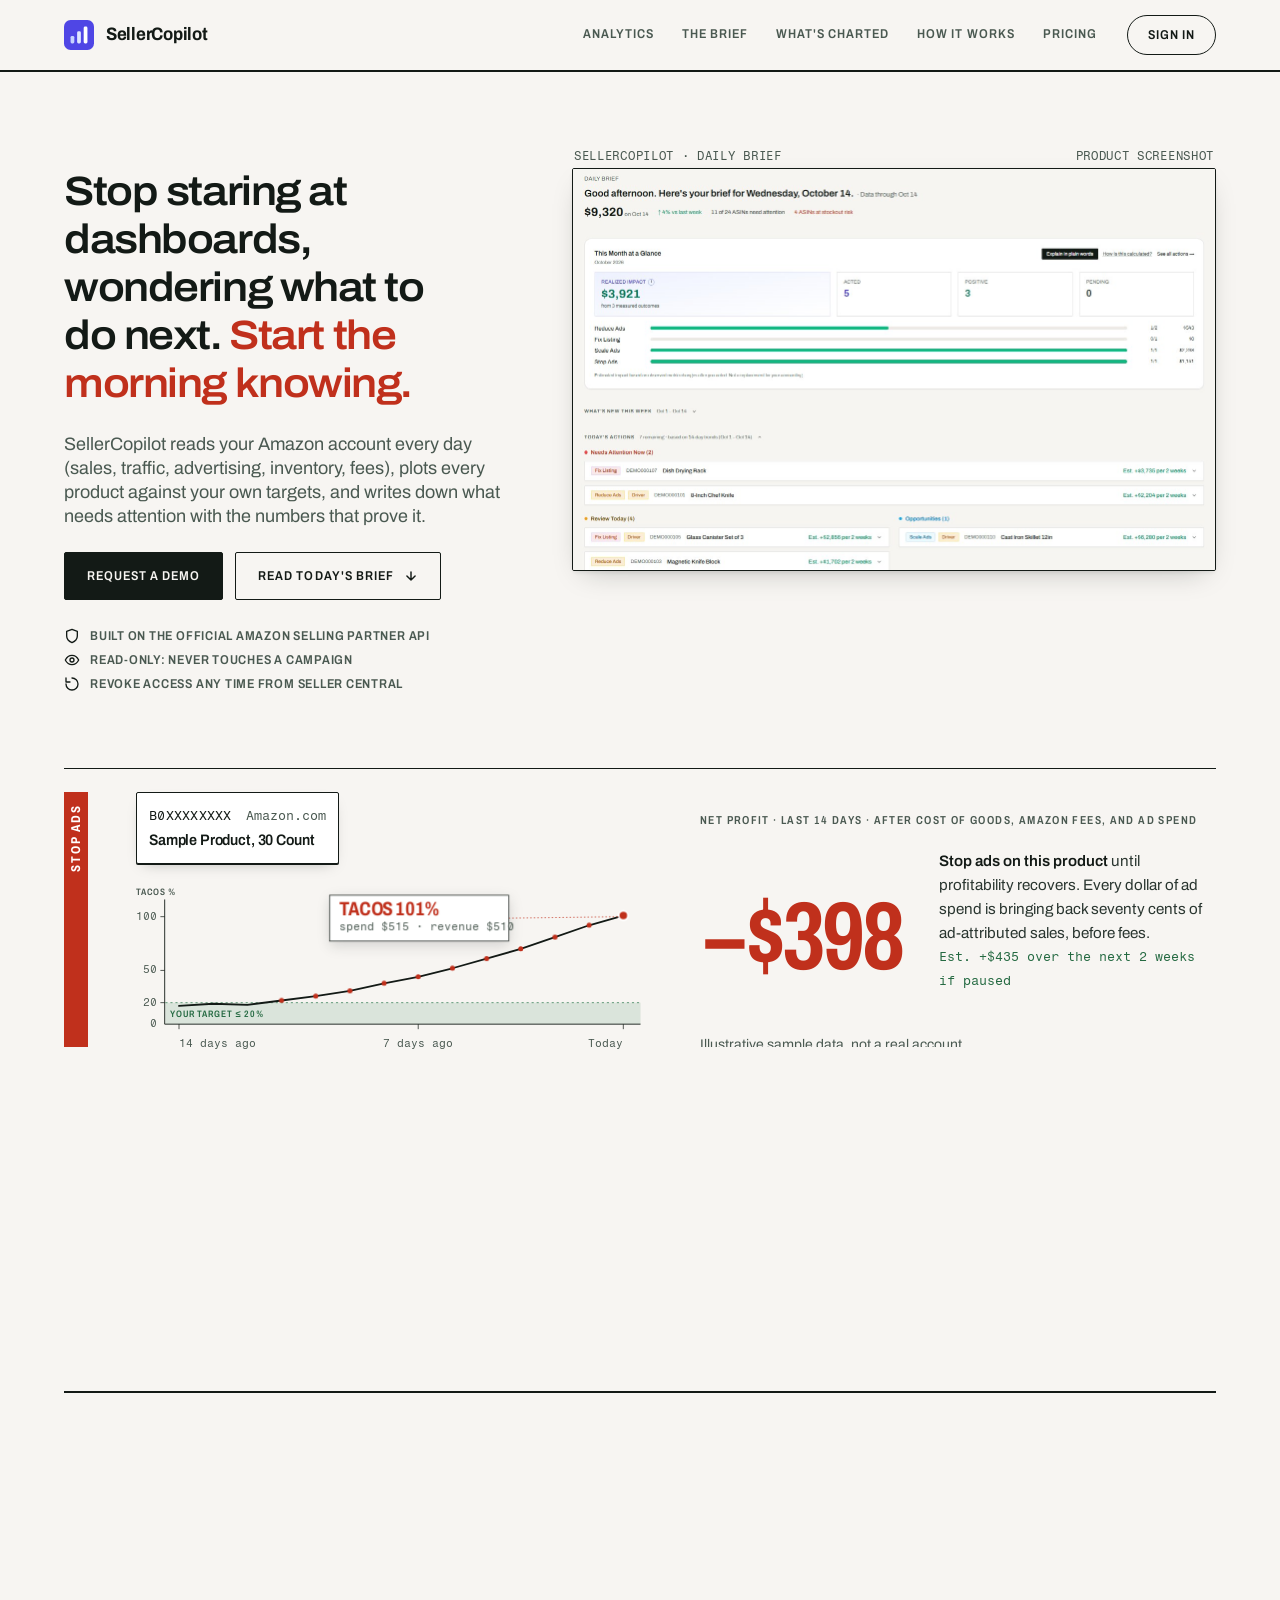
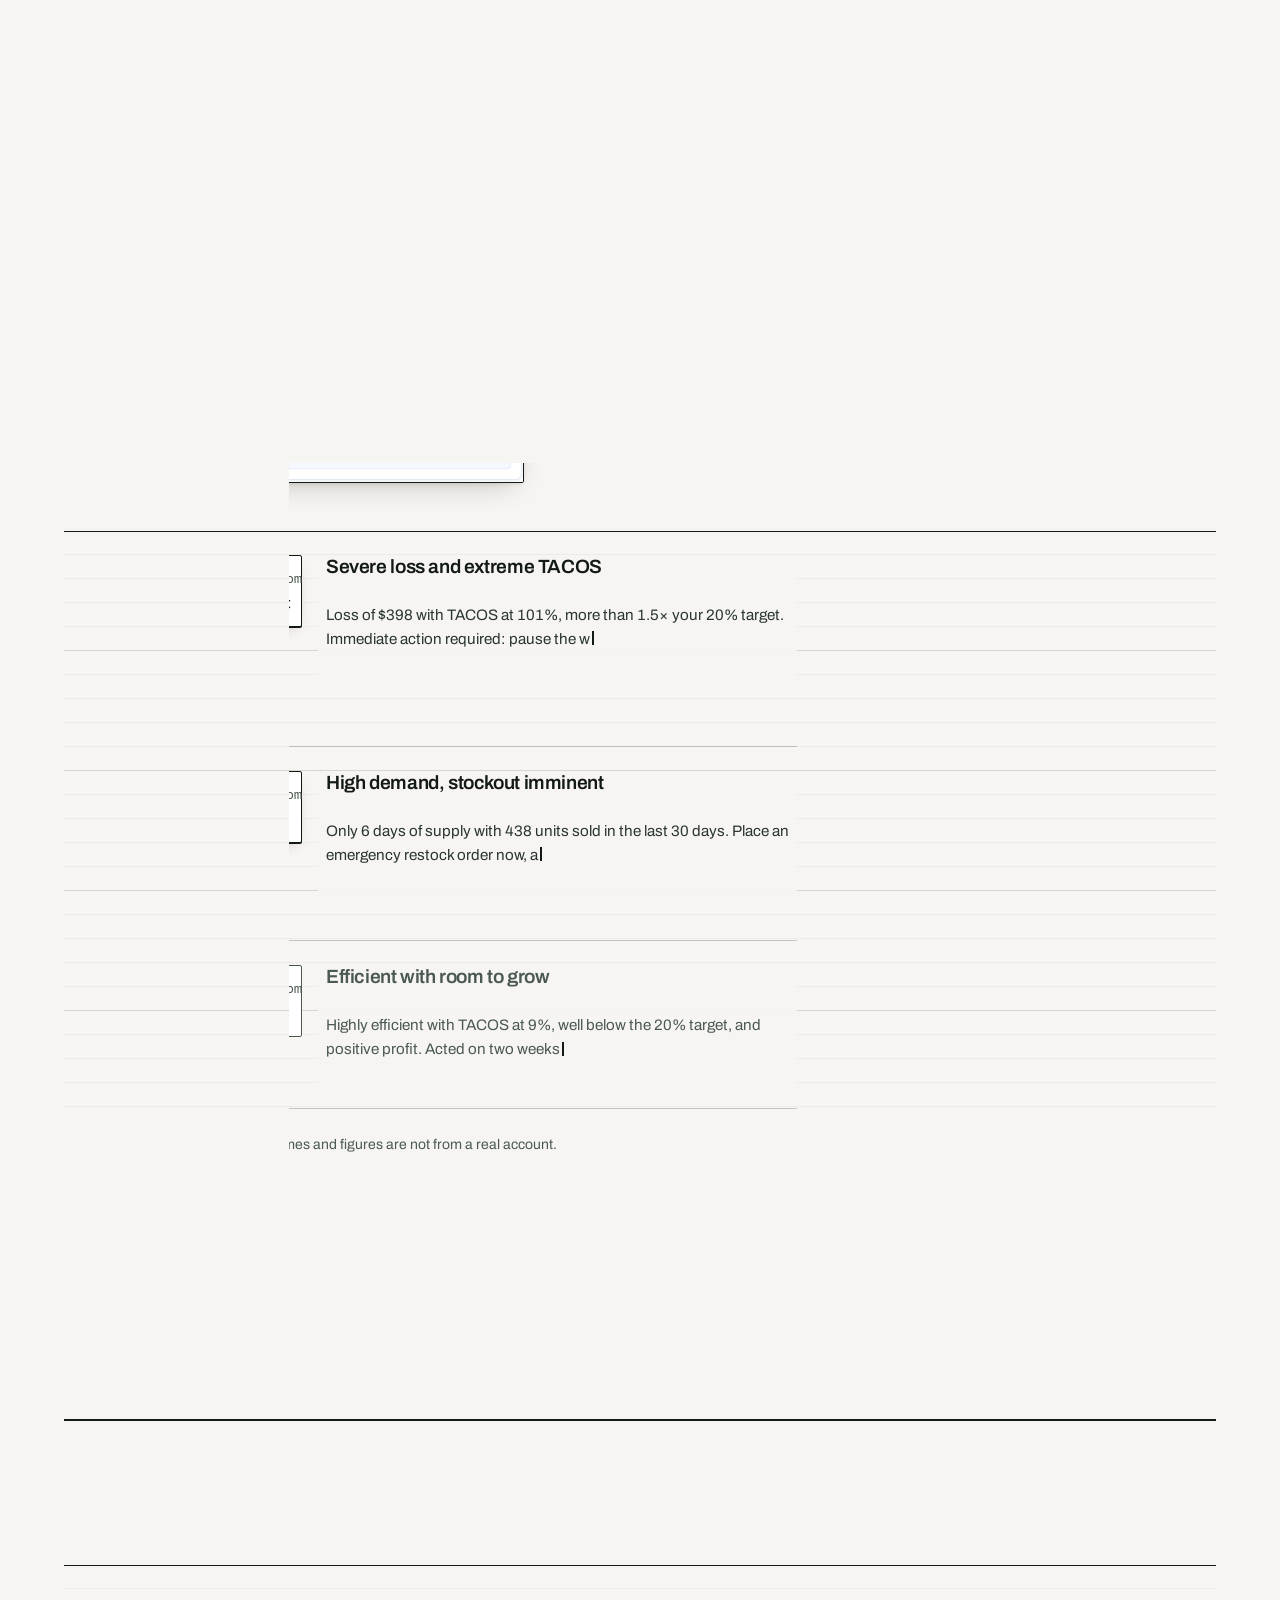
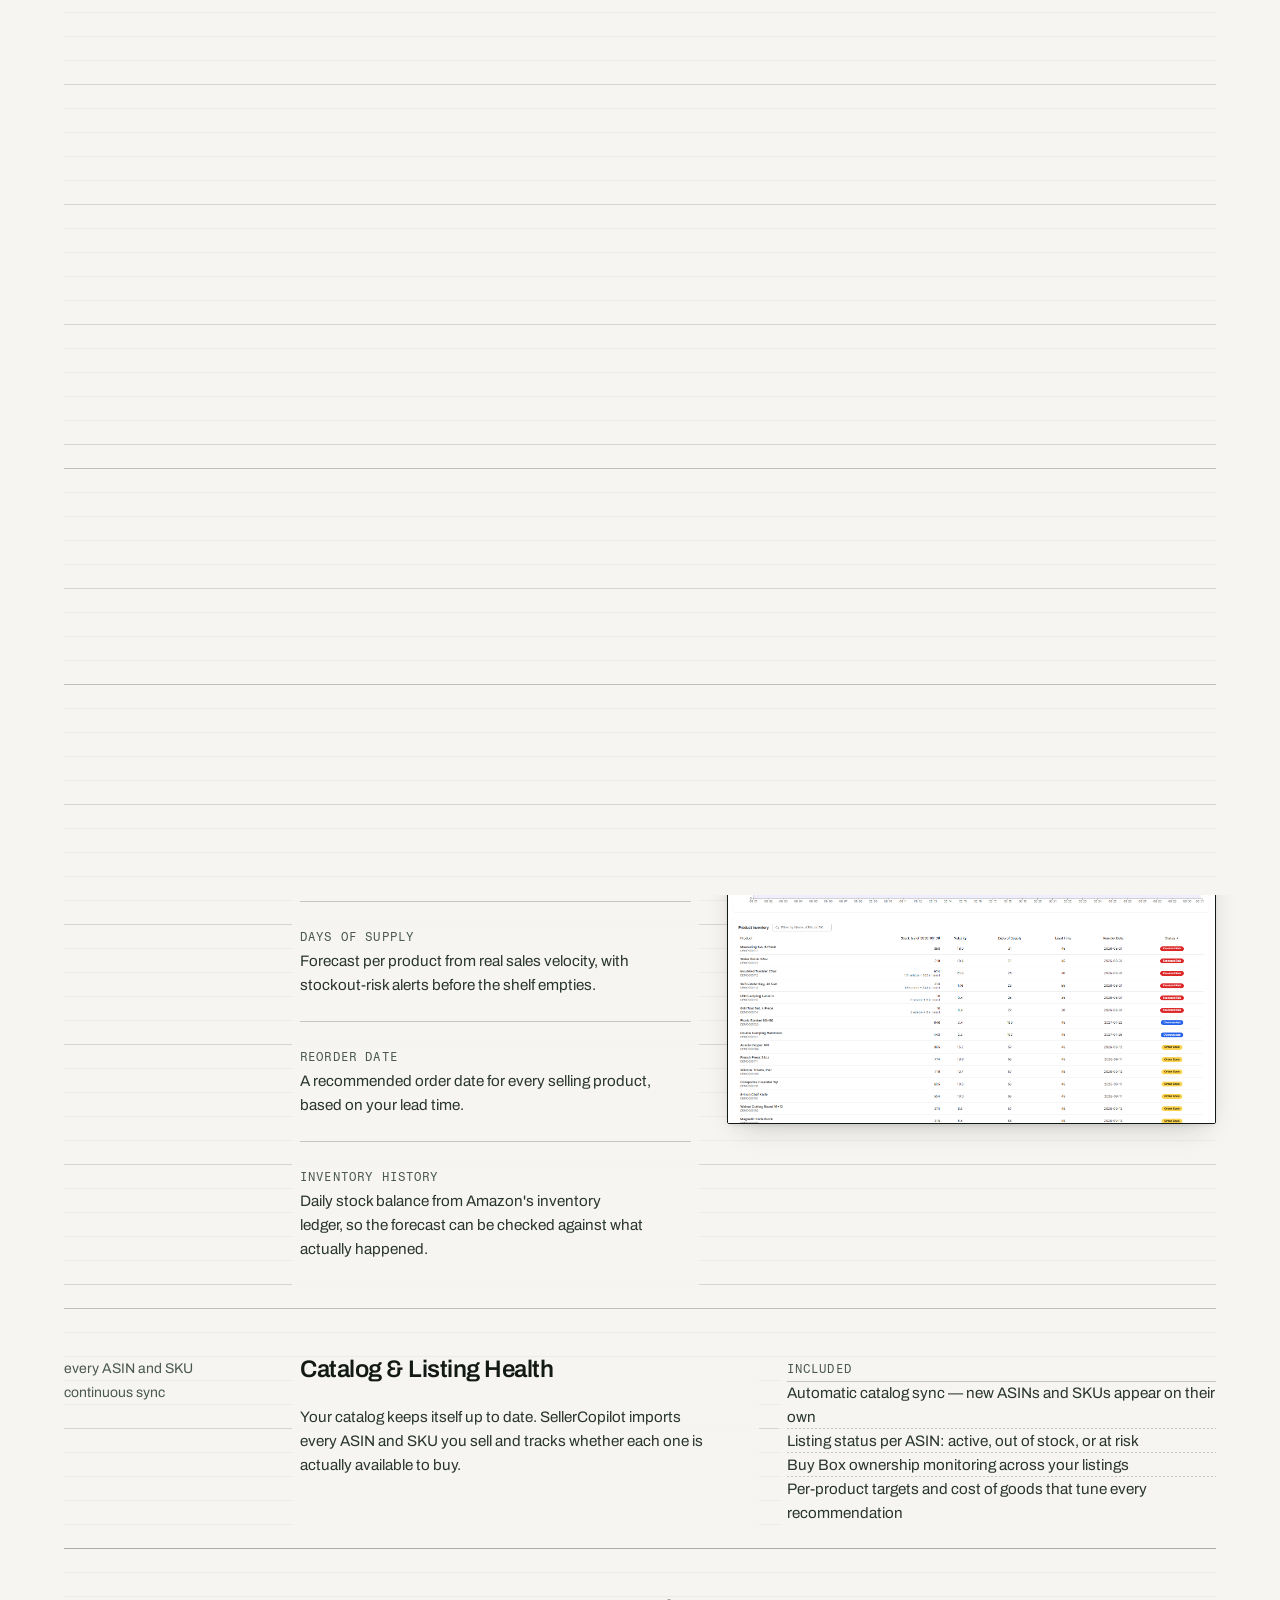
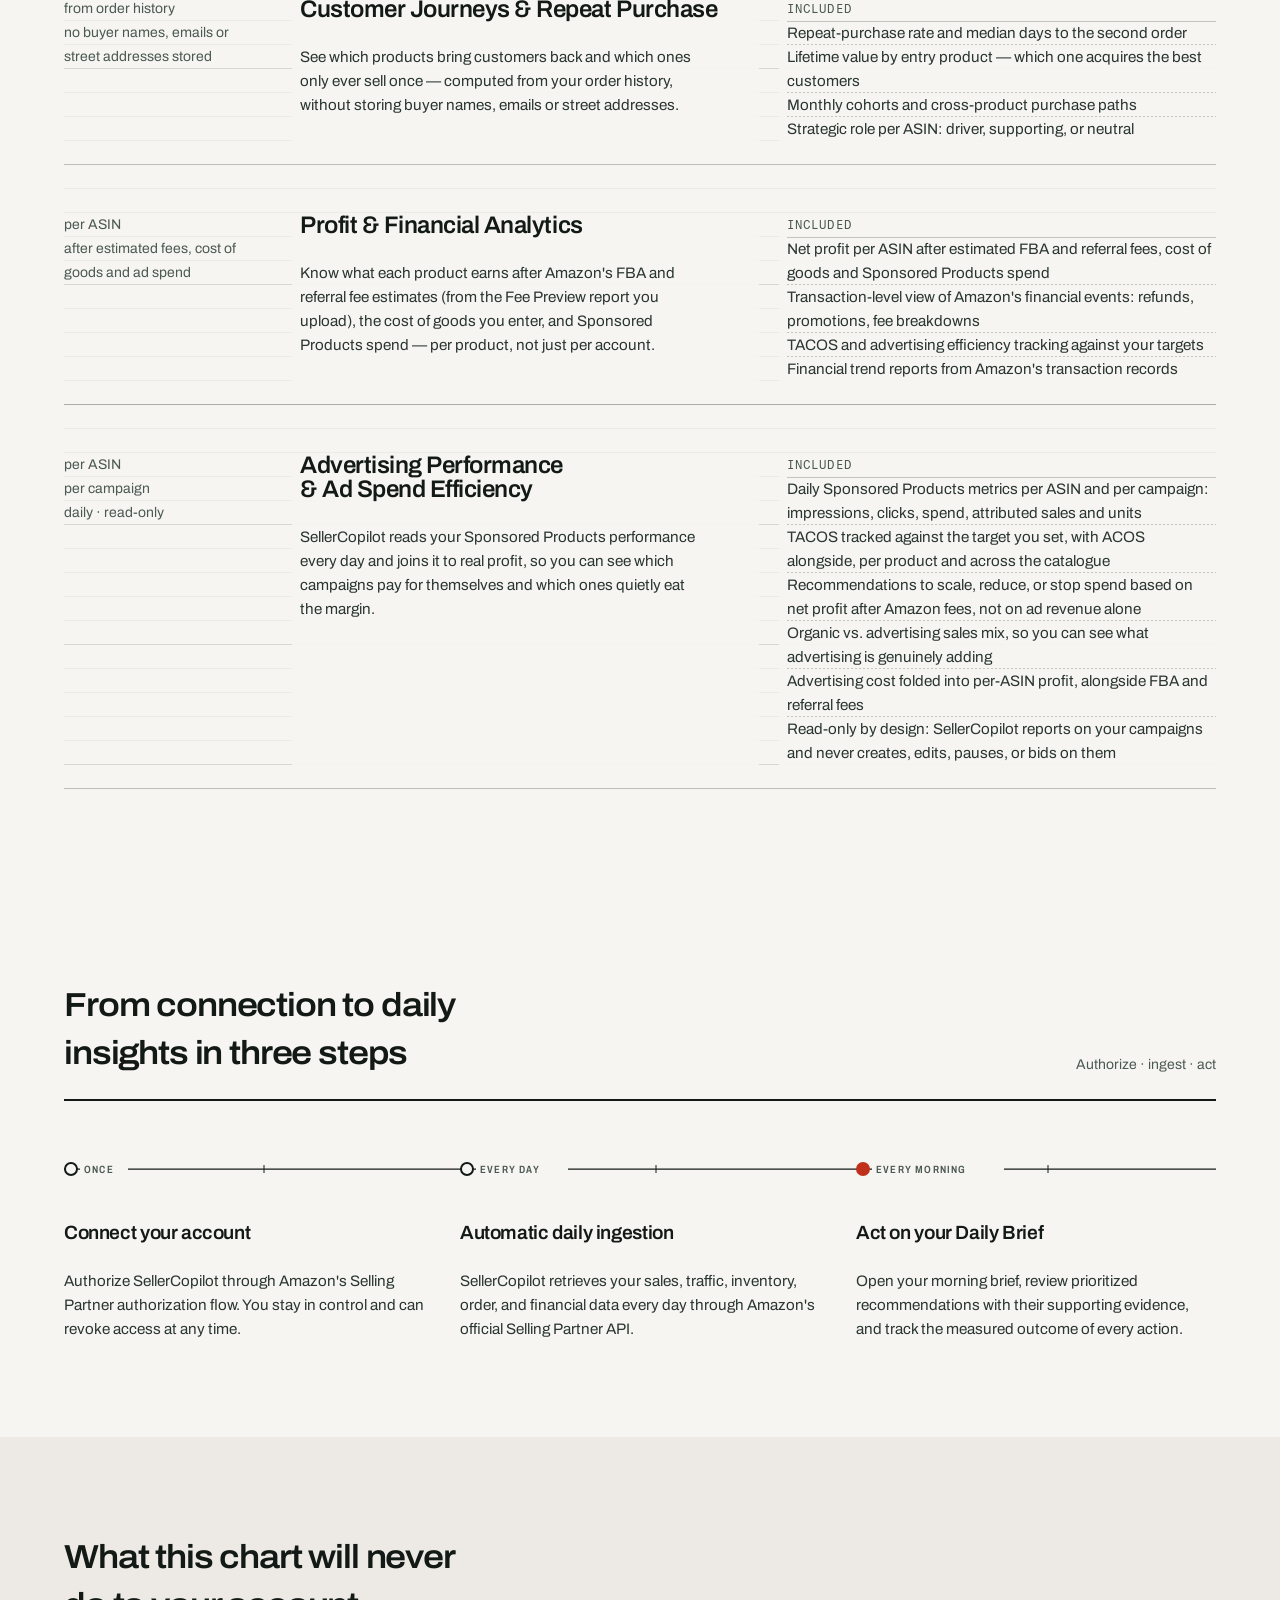
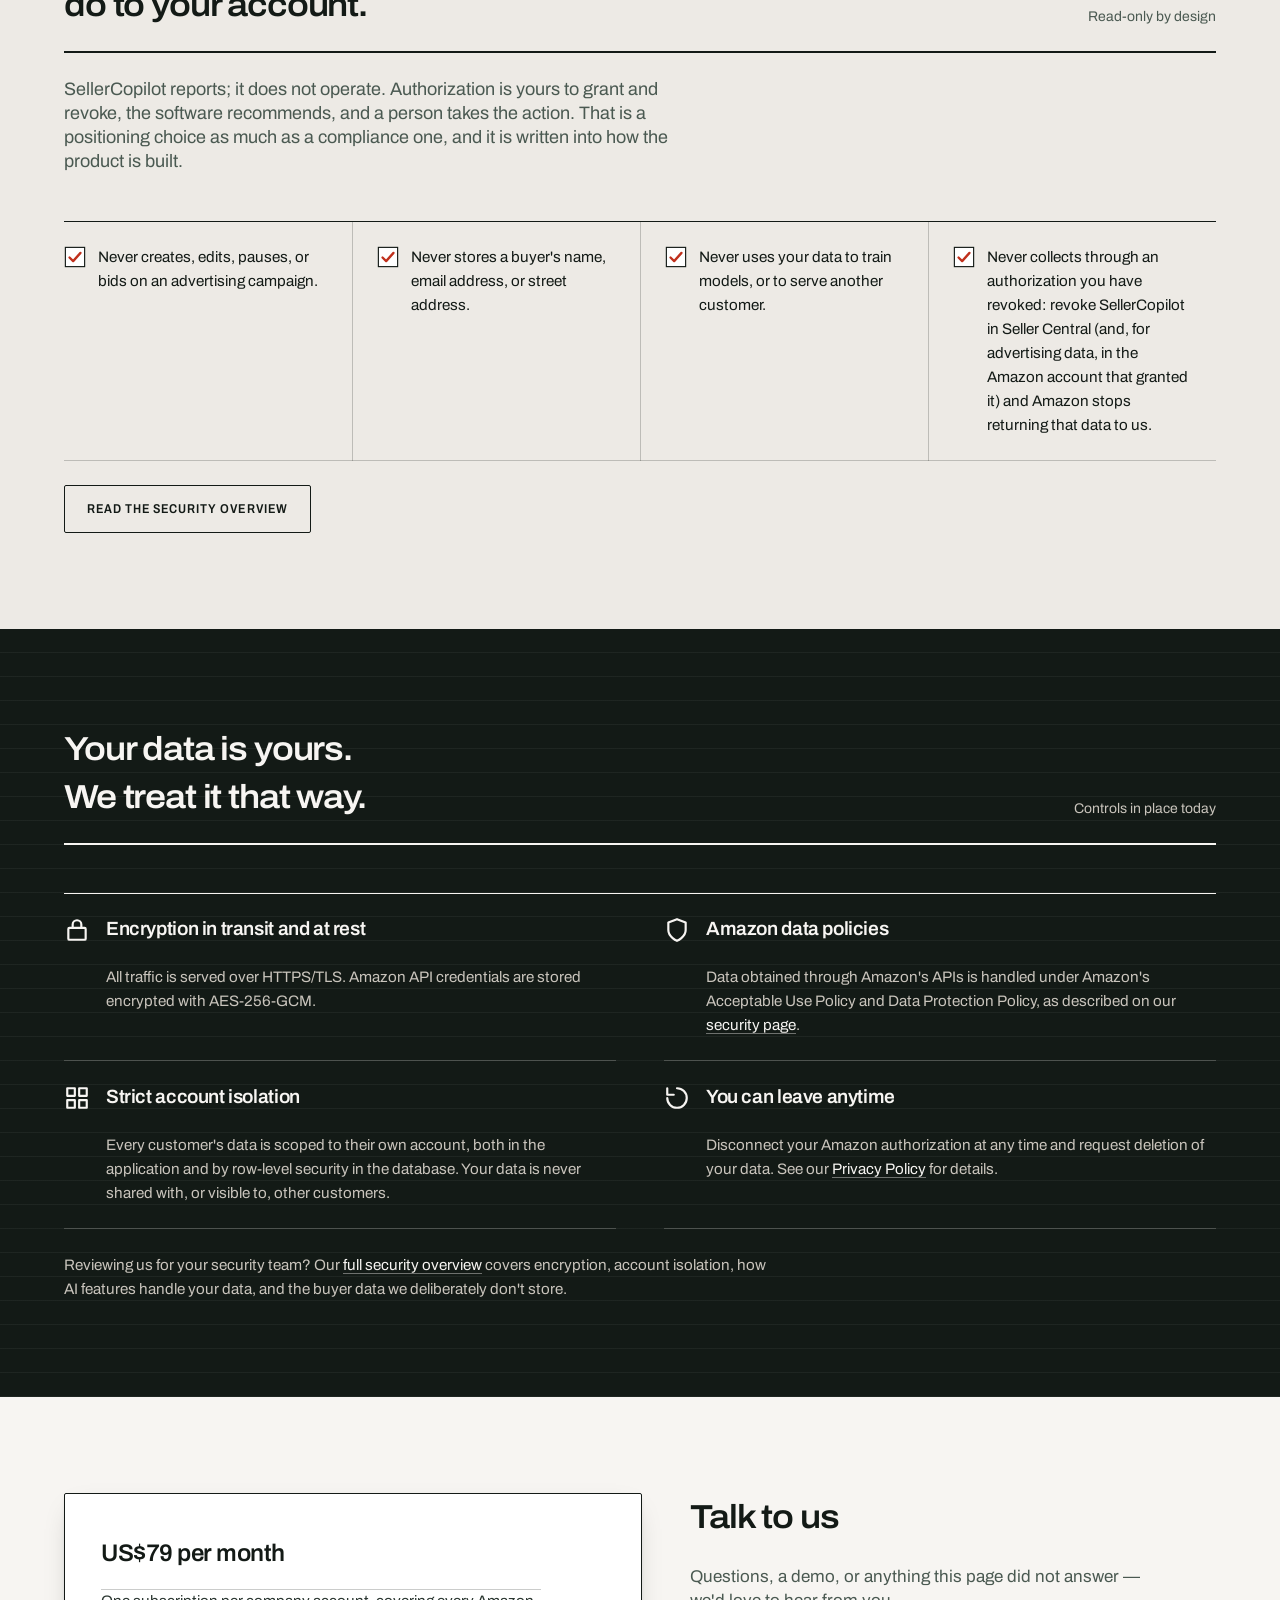
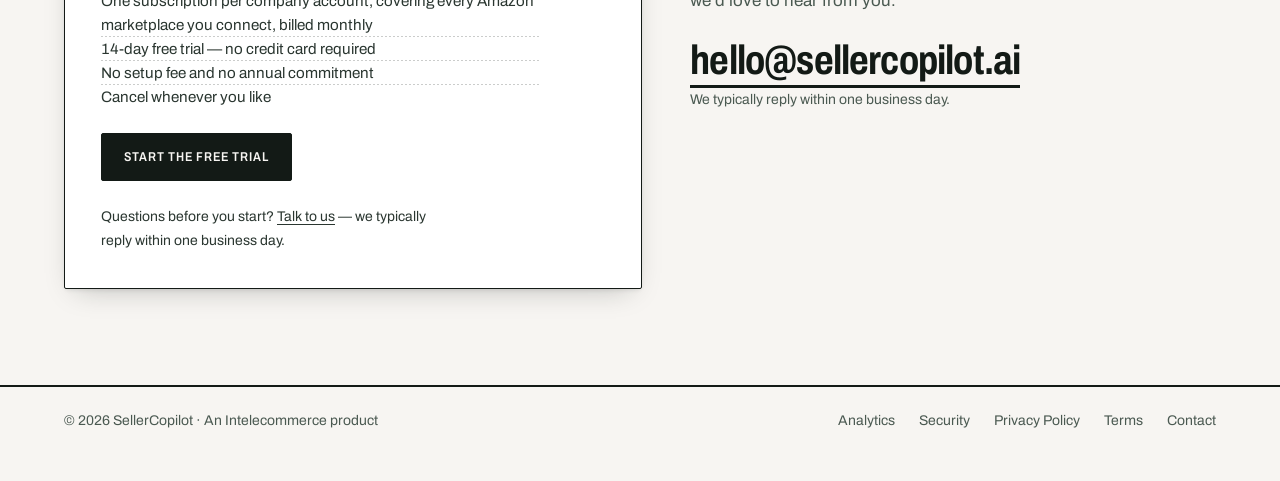
==== commit b19ca020: "DRAFT Terms of Service for legal review, with footer links and sitemap entry Terms for the monthly s" ====
--- a/index.html
+++ b/index.html
@@ -74,7 +74,7 @@
       <figcaption class="shot-caption"><span>SellerCopilot · Daily Brief</span><span>Product screenshot</span></figcaption>
       <div class="shot-frame">
         <span class="shot-placeholder" aria-hidden="true">[ SCREENSHOT: hero-app · 16:10 ]</span>
-        <img src="/img/hero-app.jpg" alt="The SellerCopilot Daily Brief for a sample account: yesterday's revenue, realized impact for the month, a scorecard of actions taken by type, and today's recommendations for each ASIN with the estimated impact of acting" width="1286" height="803" decoding="async">
+        <img src="/img/hero-app.jpg" alt="The SellerCopilot Daily Brief for a sample account: the latest day's revenue, realized impact for the month, a scorecard of actions taken by type, and today's recommendations for each ASIN with the estimated impact of acting" width="1286" height="803" decoding="async">
       </div>
     </figure>
 
@@ -200,7 +200,7 @@
           <dt>Ad-attributed sales</dt><dd>$361</dd>
           <dt>Net profit</dt><dd class="neg">&minus;$398</dd>
           <dt>TACOS / target</dt><dd>101% / 20%</dd>
-          <dt>Estimated impact</dt><dd class="pos">$2,086</dd>
+          <dt>Estimated impact</dt><dd class="pos">$435</dd>
         </dl>
       </li>
 
@@ -307,18 +307,18 @@
       </article>
 
       <article class="measure measure-shot ruling" data-rise="0">
-        <p class="measure-unit note"><span>per SKU</span><span>days of supply</span><span>from units sold</span></p>
+        <p class="measure-unit note"><span>per ASIN</span><span>days of supply</span><span>from units sold</span></p>
         <div class="measure-body">
           <h3>Inventory Forecasting &amp; Order Insights</h3>
           <p>Never get caught by a stockout. SellerCopilot computes sales velocity from your daily units sold and projects days of supply and reorder dates per product.</p>
           <div class="callouts">
             <div class="callout">
               <span class="eyebrow">Days of supply</span>
-              <p>Forecast per SKU from real sales velocity, with stockout-risk alerts before the shelf empties.</p>
+              <p>Forecast per product from real sales velocity, with stockout-risk alerts before the shelf empties.</p>
             </div>
             <div class="callout">
               <span class="eyebrow">Reorder date</span>
-              <p>A recommended order date for every product, based on your lead time.</p>
+              <p>A recommended order date for every selling product, based on your lead time.</p>
             </div>
             <div class="callout">
               <span class="eyebrow">Inventory history</span>
@@ -327,7 +327,7 @@
           </div>
         </div>
         <figure class="shot shot-4x3" data-slot="inventory-view">
-          <figcaption class="shot-caption"><span>Inventory forecast · per SKU</span><span>Product screenshot</span></figcaption>
+          <figcaption class="shot-caption"><span>Inventory forecast · per product</span><span>Product screenshot</span></figcaption>
           <div class="shot-frame">
             <span class="shot-placeholder" aria-hidden="true">[ SCREENSHOT: inventory-view · 4:3 ]</span>
             <img src="/img/inventory-view.png" alt="The inventory view in SellerCopilot: total units, reorder alerts and days to stockout, a month of inventory history, and a per-SKU table of velocity, days of supply, lead time and dated reorder points, each row flagged stockout risk, order soon, healthy or overstocked" width="1687" height="1536" loading="lazy" decoding="async">
@@ -353,7 +353,7 @@
       </article>
 
       <article class="measure ruling" data-rise="0">
-        <p class="measure-unit note"><span>from order history</span><span>no buyer names or addresses stored</span></p>
+        <p class="measure-unit note"><span>from order history</span><span>no buyer names, emails or street addresses stored</span></p>
         <div class="measure-body">
           <h3>Customer Journeys &amp; Repeat Purchase</h3>
           <p>See which products bring customers back and which ones only ever sell once — computed from your order history, without storing buyer names, emails or street addresses.</p>
@@ -370,10 +370,10 @@
       </article>
 
       <article class="measure ruling" data-rise="0">
-        <p class="measure-unit note"><span>per ASIN</span><span>after fees, refunds, and ads</span></p>
+        <p class="measure-unit note"><span>per ASIN</span><span>after estimated fees, cost of goods and ad spend</span></p>
         <div class="measure-body">
           <h3>Profit &amp; Financial Analytics</h3>
-          <p>Know what each product earns after Amazon's estimated fees, cost of goods, and advertising — per product, not just per account.</p>
+          <p>Know what each product earns after Amazon's FBA and referral fee estimates (from the Fee Preview report you upload), the cost of goods you enter, and Sponsored Products spend — per product, not just per account.</p>
         </div>
         <div class="measure-list">
           <span class="eyebrow">Included</span>
@@ -396,7 +396,7 @@
           <span class="eyebrow">Included</span>
           <ul class="spec">
             <li>Daily Sponsored Products metrics per ASIN and per campaign: impressions, clicks, spend, attributed sales and units</li>
-            <li>ACOS and TACOS tracked against the target you set, per product and per portfolio</li>
+            <li>TACOS tracked against the target you set, with ACOS alongside, per product and across the catalogue</li>
             <li>Recommendations to scale, reduce, or stop spend based on net profit after Amazon fees, not on ad revenue alone</li>
             <li>Organic vs. advertising sales mix, so you can see what advertising is genuinely adding</li>
             <li>Advertising cost folded into per-ASIN profit, alongside FBA and referral fees</li>
@@ -470,7 +470,7 @@
       <div class="never-item"><svg viewBox="0 0 24 24" aria-hidden="true"><rect class="box" x="1.5" y="1.5" width="21" height="21"/><path class="tick" d="M6 12.5l4 4 8-9"/></svg><span>Never creates, edits, pauses, or bids on an advertising campaign.</span></div>
       <div class="never-item"><svg viewBox="0 0 24 24" aria-hidden="true"><rect class="box" x="1.5" y="1.5" width="21" height="21"/><path class="tick" d="M6 12.5l4 4 8-9"/></svg><span>Never stores a buyer's name, email address, or street address.</span></div>
       <div class="never-item"><svg viewBox="0 0 24 24" aria-hidden="true"><rect class="box" x="1.5" y="1.5" width="21" height="21"/><path class="tick" d="M6 12.5l4 4 8-9"/></svg><span>Never uses your data to train models, or to serve another customer.</span></div>
-      <div class="never-item"><svg viewBox="0 0 24 24" aria-hidden="true"><rect class="box" x="1.5" y="1.5" width="21" height="21"/><path class="tick" d="M6 12.5l4 4 8-9"/></svg><span>Never collects through an authorization you have revoked: once you revoke access in Seller Central, Amazon stops returning your data to us.</span></div>
+      <div class="never-item"><svg viewBox="0 0 24 24" aria-hidden="true"><rect class="box" x="1.5" y="1.5" width="21" height="21"/><path class="tick" d="M6 12.5l4 4 8-9"/></svg><span>Never collects through an authorization you have revoked: revoke SellerCopilot in Seller Central (and, for advertising data, in the Amazon account that granted it) and Amazon stops returning that data to us.</span></div>
     </div>
     <div class="never-foot" data-rise="3">
       <a class="stamp stamp-outline" href="/security">Read the security overview</a>
@@ -495,8 +495,8 @@
       <div class="control">
         <svg viewBox="0 0 24 24" fill="none" stroke="currentColor" stroke-width="2" stroke-linecap="round" stroke-linejoin="round" aria-hidden="true"><path d="M12 22s8-3.5 8-10V5l-8-3-8 3v7c0 6.5 8 10 8 10z"/></svg>
         <div>
-          <h3>Amazon Data Protection Policy compliance</h3>
-          <p>Data obtained through Amazon's APIs is handled in accordance with Amazon's Acceptable Use Policy and Data Protection Policy.</p>
+          <h3>Amazon data policies</h3>
+          <p>Data obtained through Amazon's APIs is handled under Amazon's Acceptable Use Policy and Data Protection Policy, as described on our <a href="/security">security page</a>.</p>
         </div>
       </div>
       <div class="control">
@@ -528,7 +528,7 @@
       <div class="quote" data-rise="0">
         <h3 id="pricing-title">US$79 per month</h3>
         <ul class="spec">
-          <li>One subscription per selling account, billed monthly</li>
+          <li>One subscription per company account, covering every Amazon marketplace you connect, billed monthly</li>
           <li>14-day free trial — no credit card required</li>
           <li>No setup fee and no annual commitment</li>
           <li>Cancel whenever you like</li>
@@ -555,6 +555,7 @@
       <a href="/analytics">Analytics</a>
       <a href="/security">Security</a>
       <a href="/privacy">Privacy Policy</a>
+      <a href="/terms">Terms</a>
       <a href="mailto:hello@sellercopilot.ai">Contact</a>
     </div>
   </div>
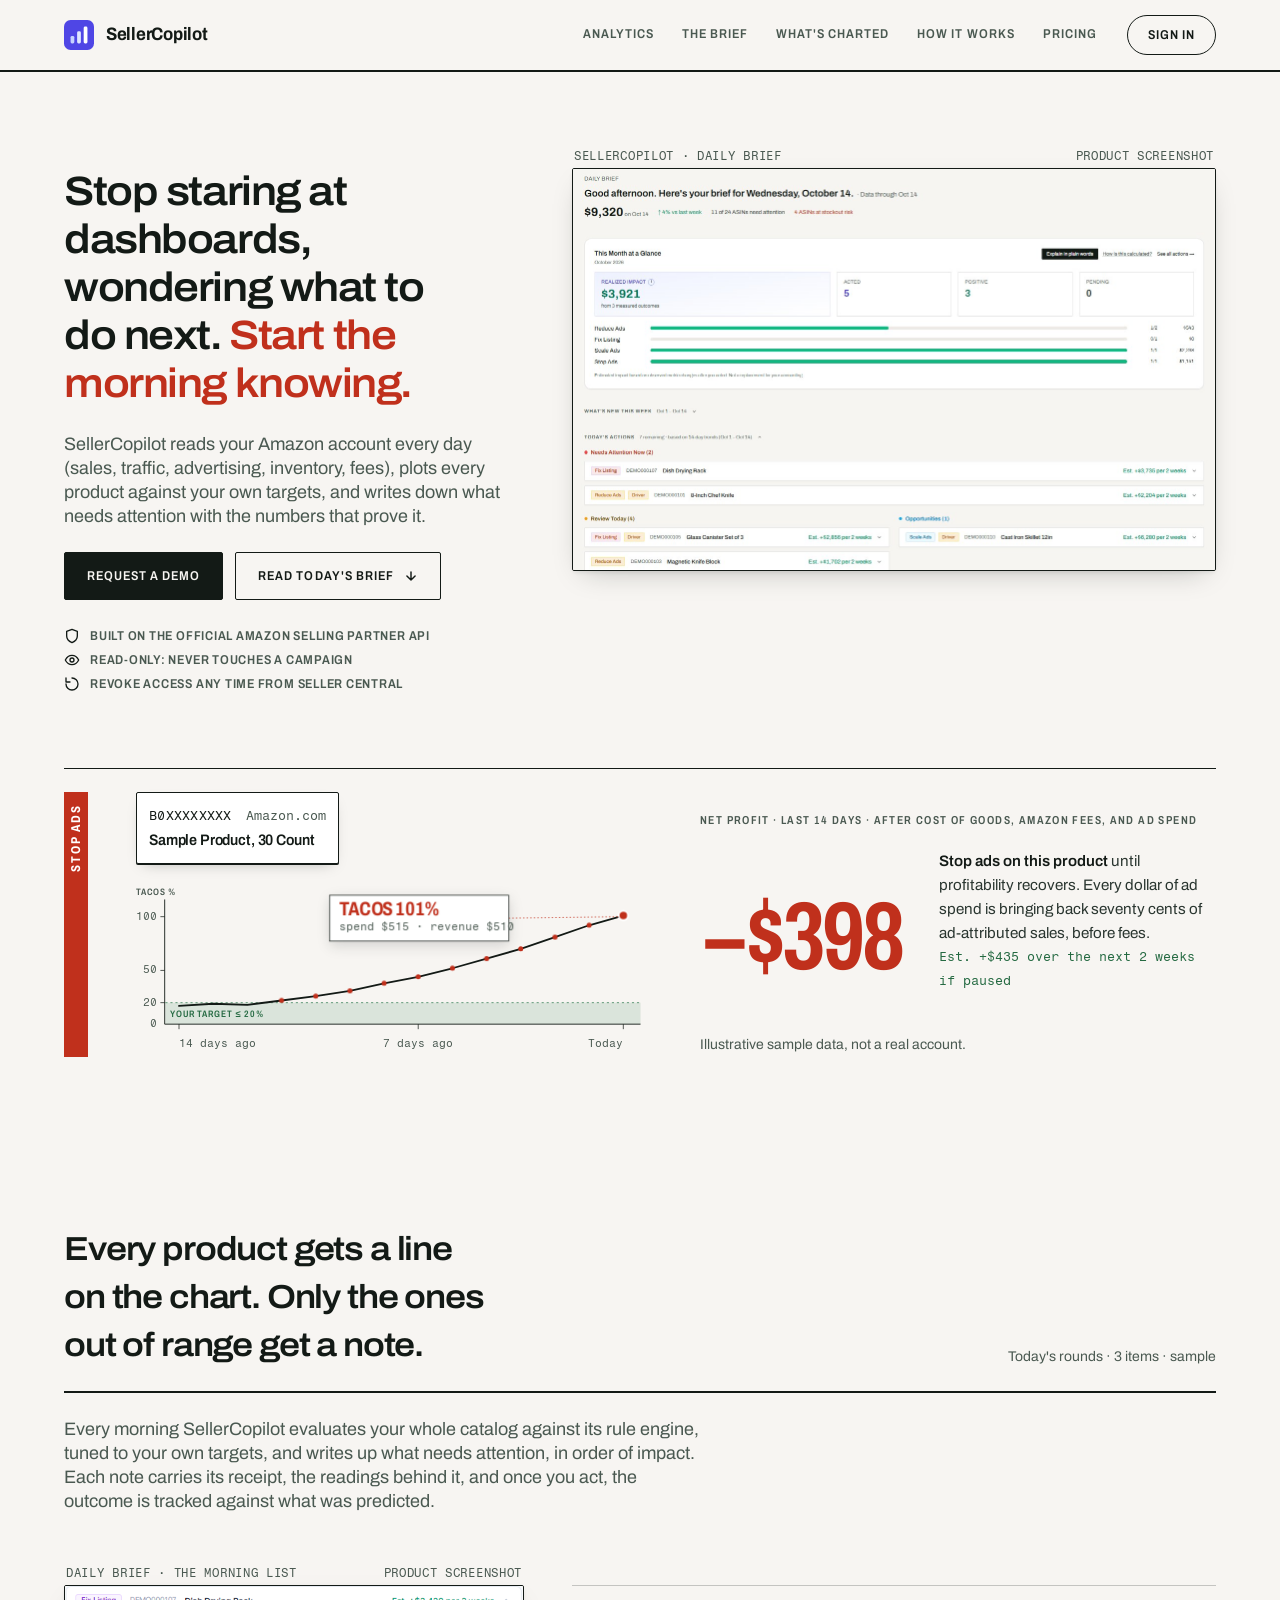
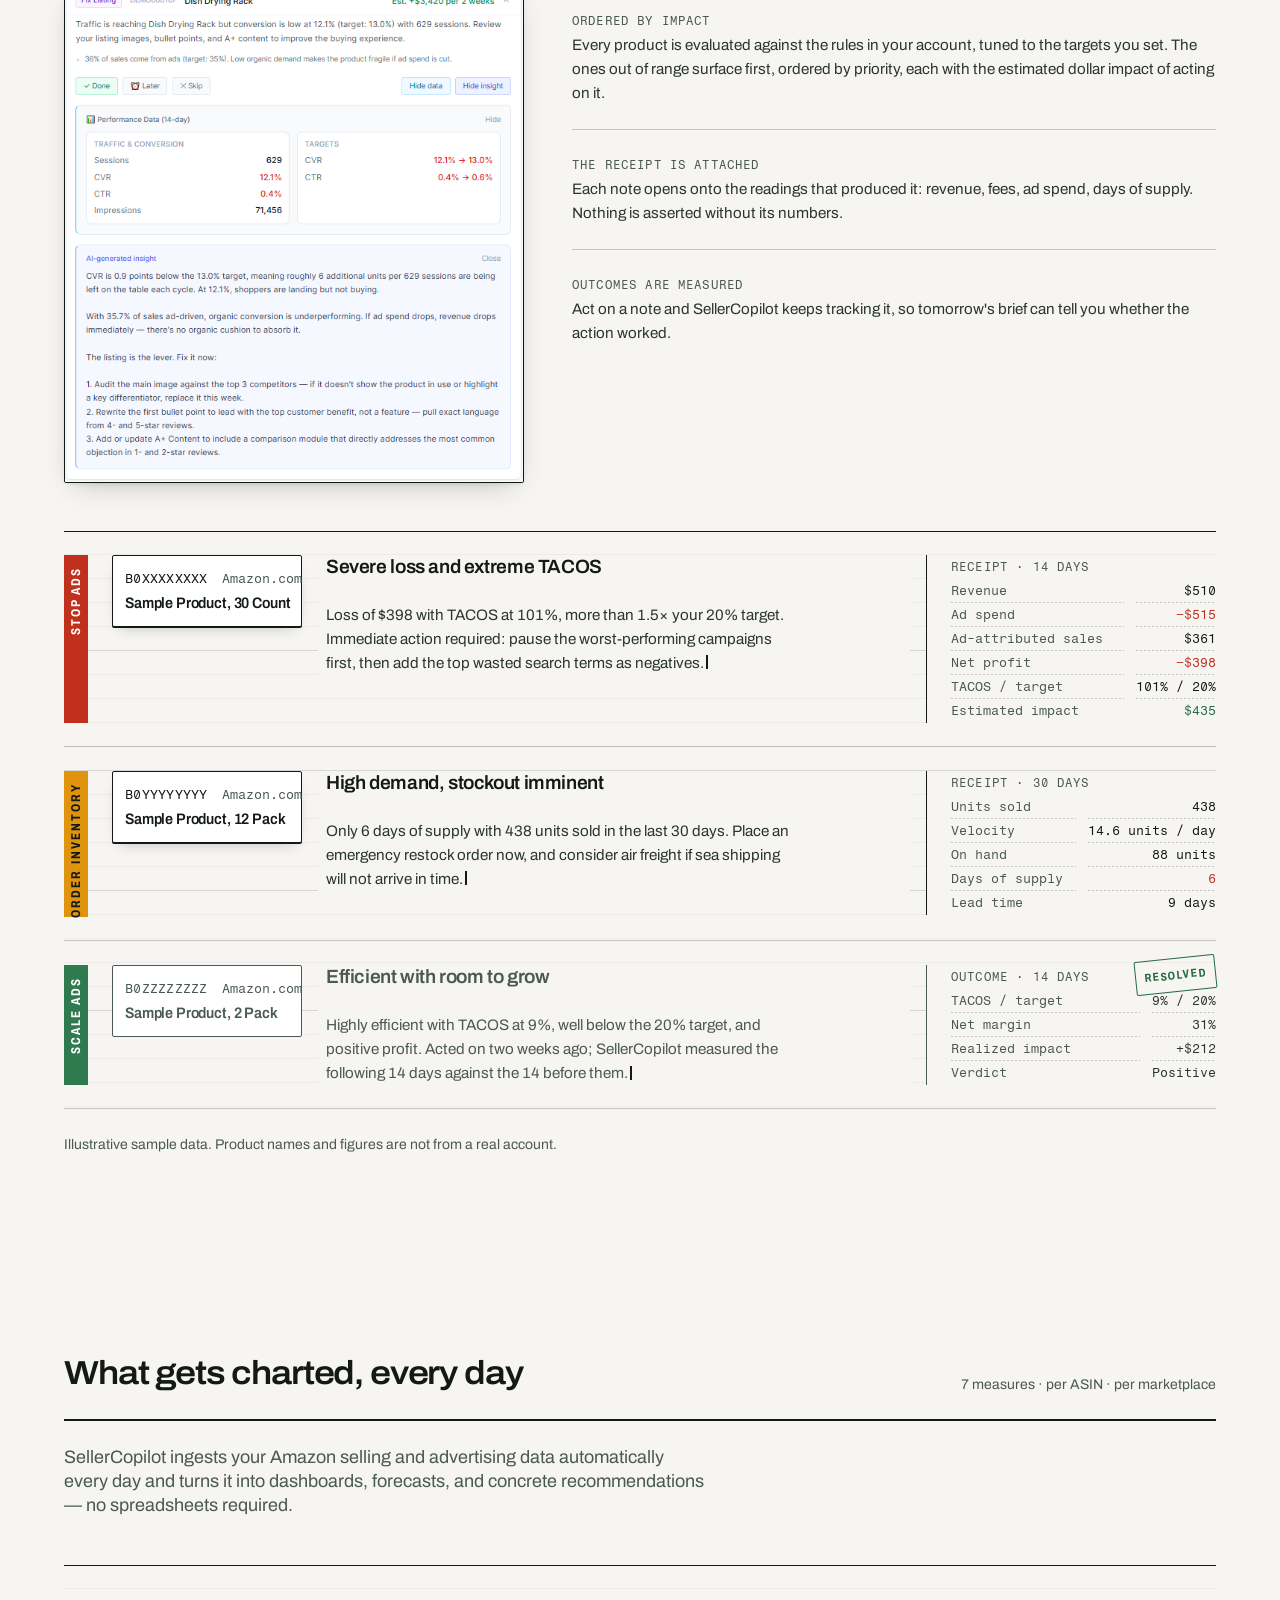
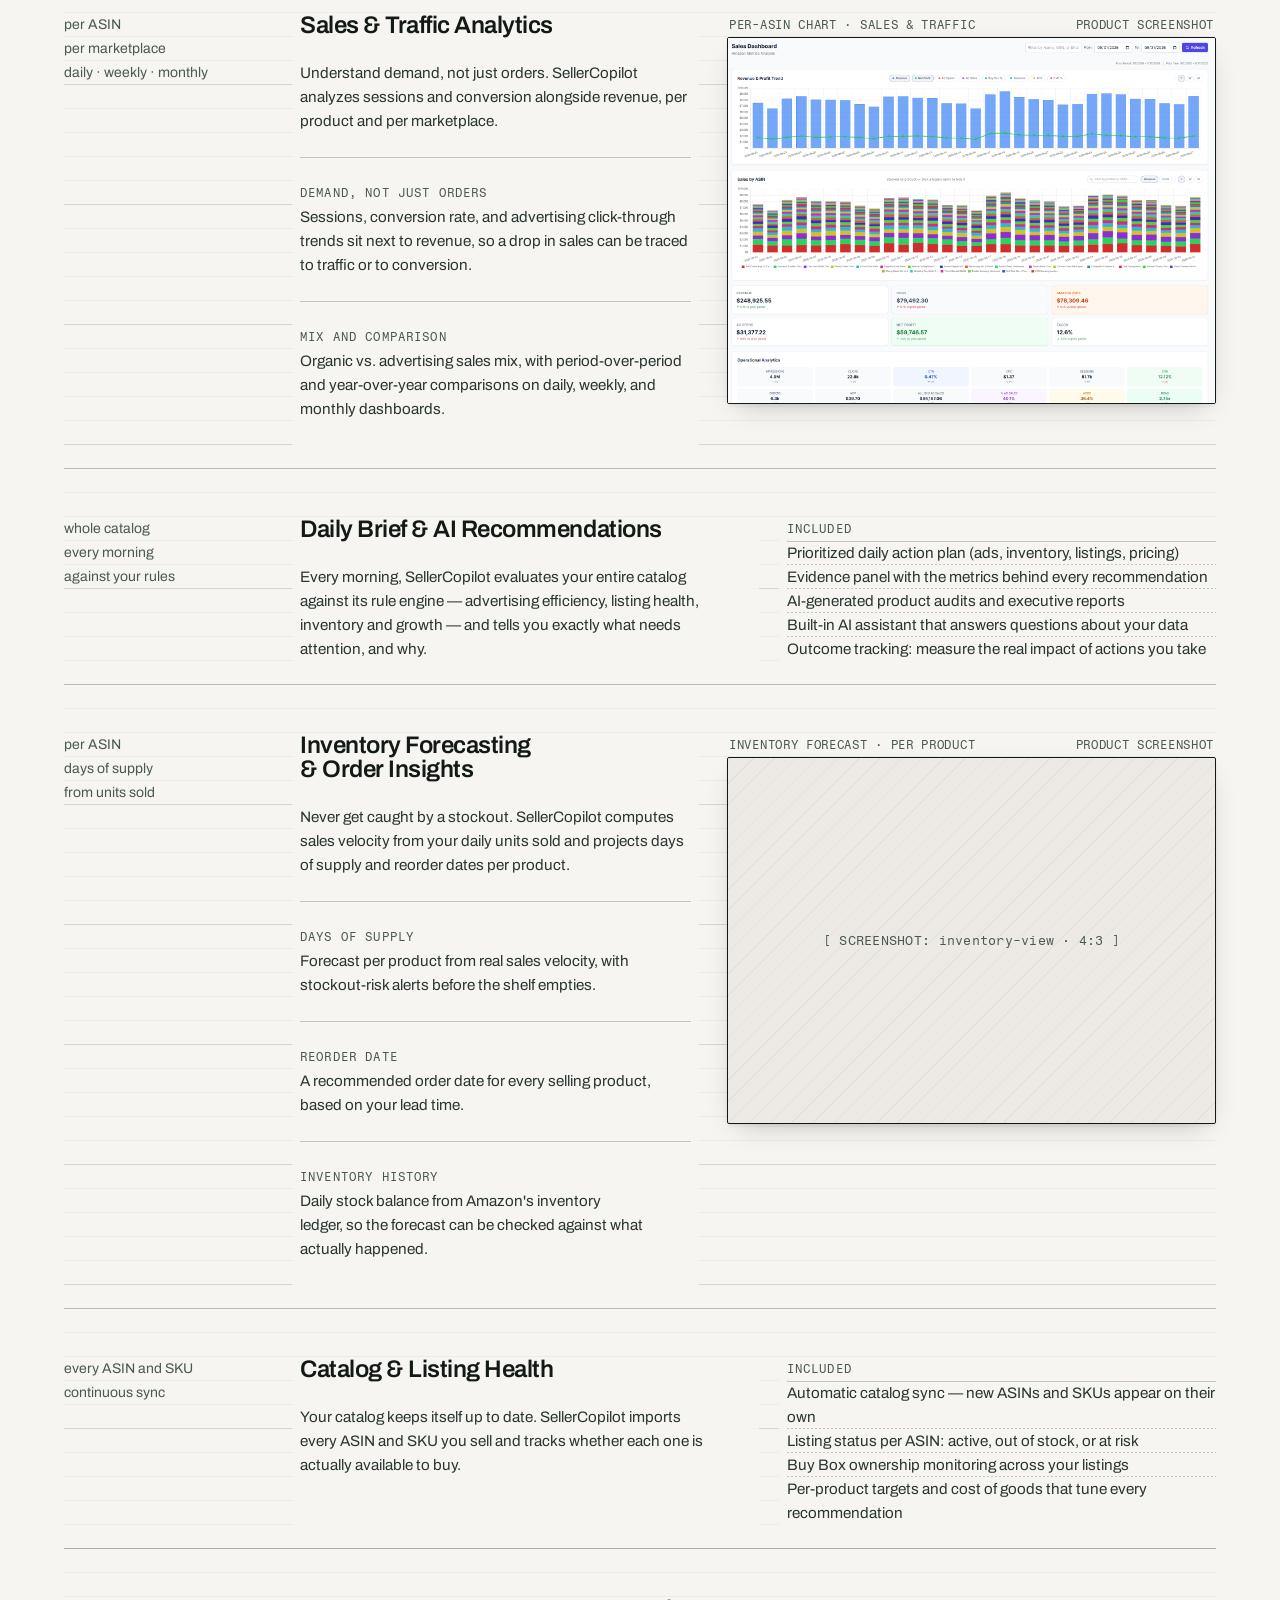
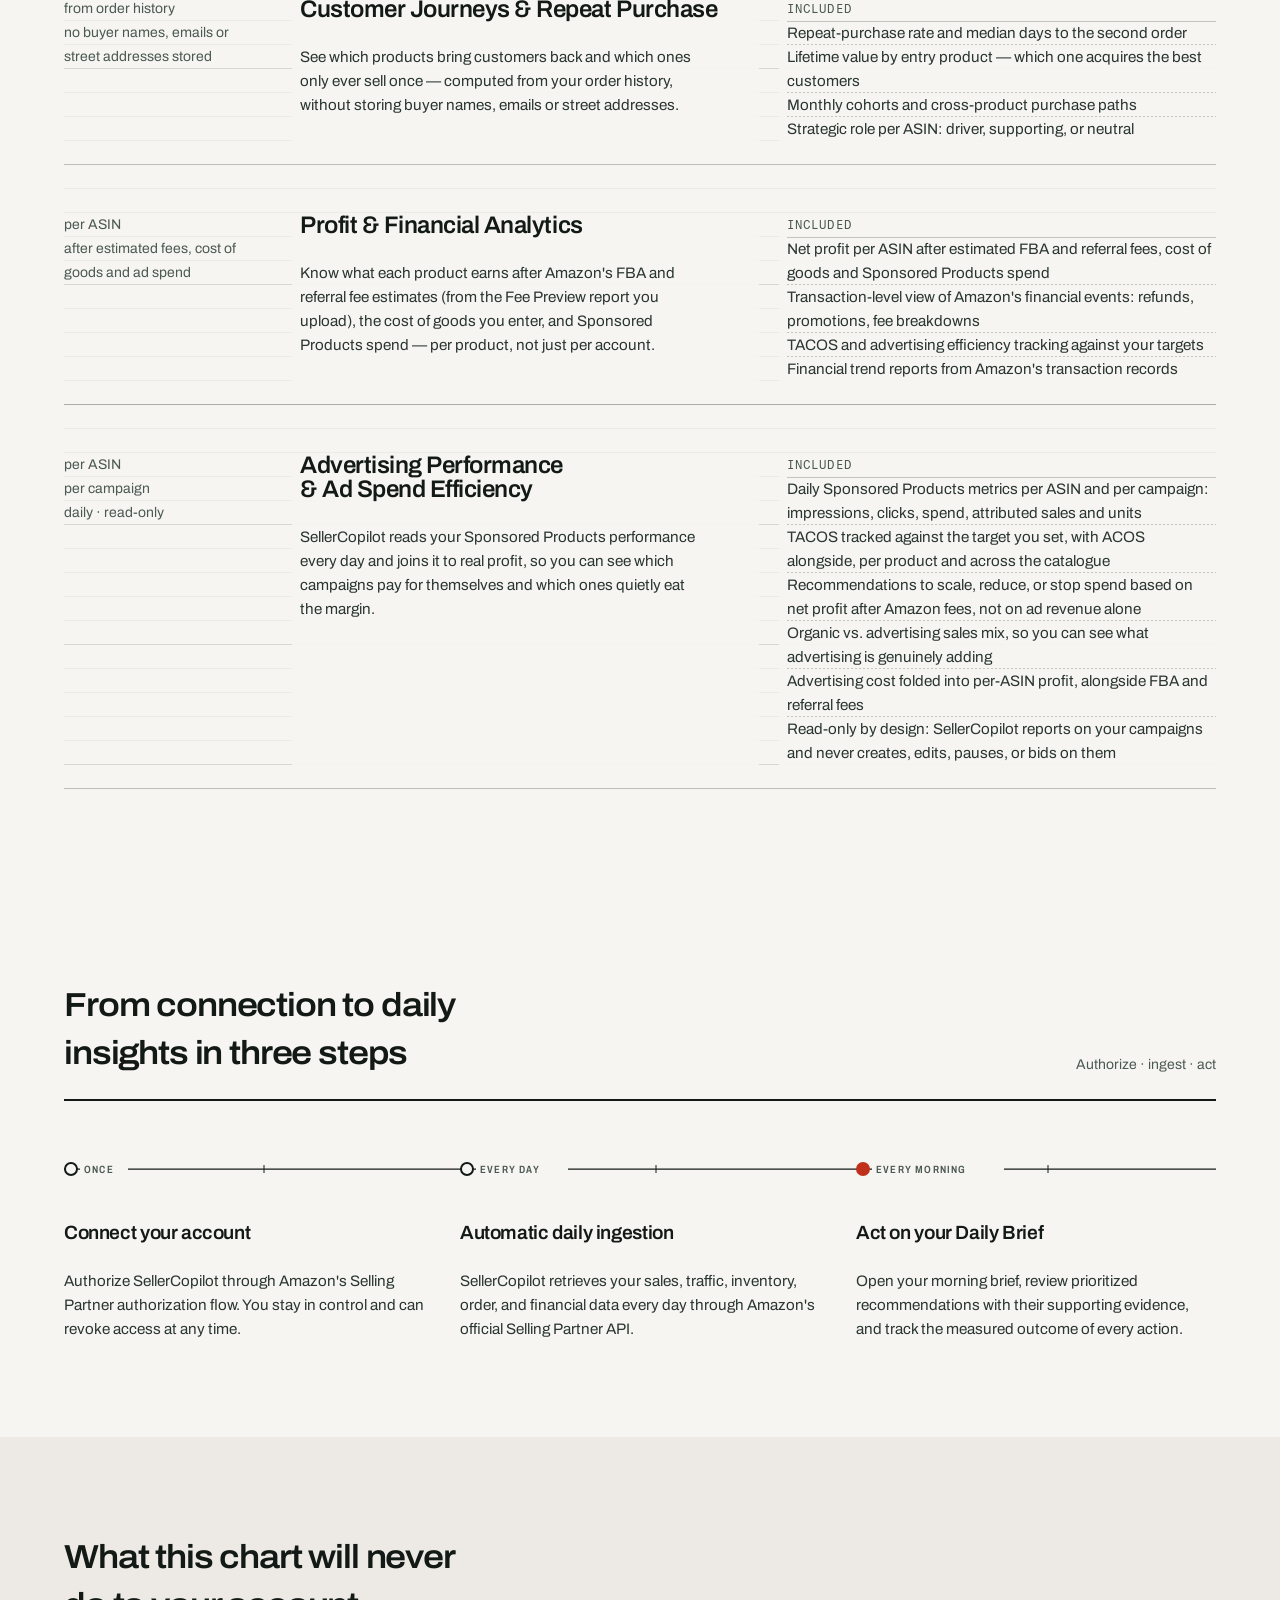
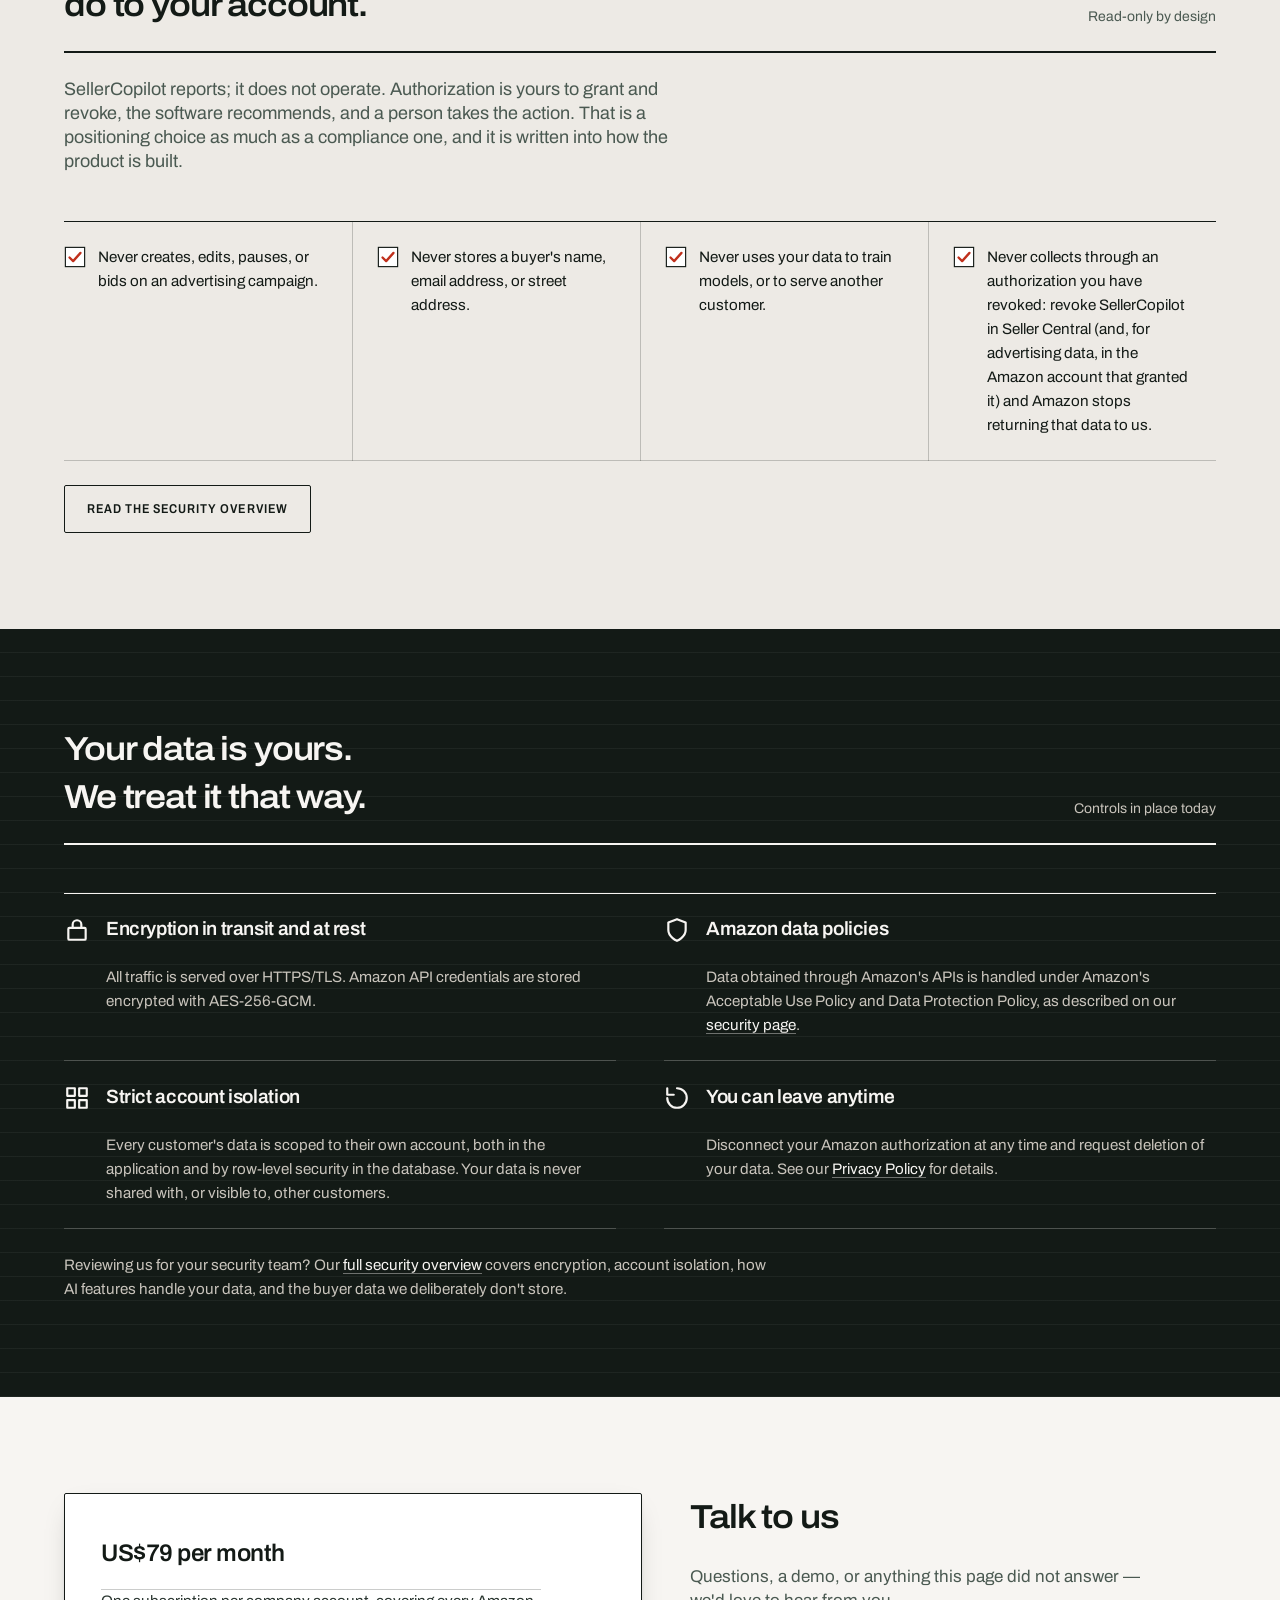
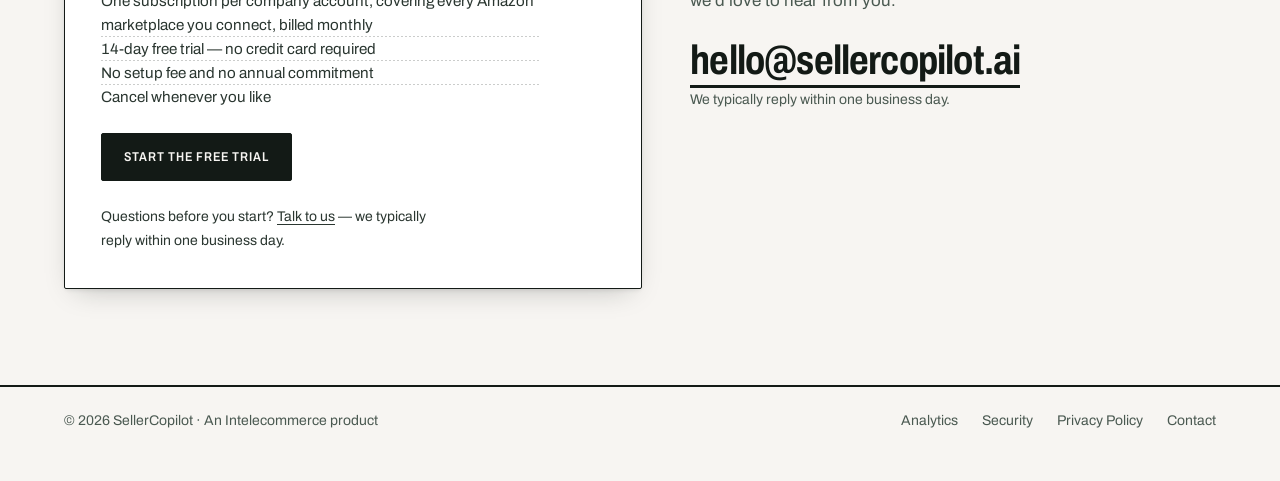
==== commit 1dae260d: "Second pass: every statement re-checked by an adversarial review against the production code Profit " ====
--- a/index.html
+++ b/index.html
@@ -555,7 +555,6 @@
       <a href="/analytics">Analytics</a>
       <a href="/security">Security</a>
       <a href="/privacy">Privacy Policy</a>
-      <a href="/terms">Terms</a>
       <a href="mailto:hello@sellercopilot.ai">Contact</a>
     </div>
   </div>
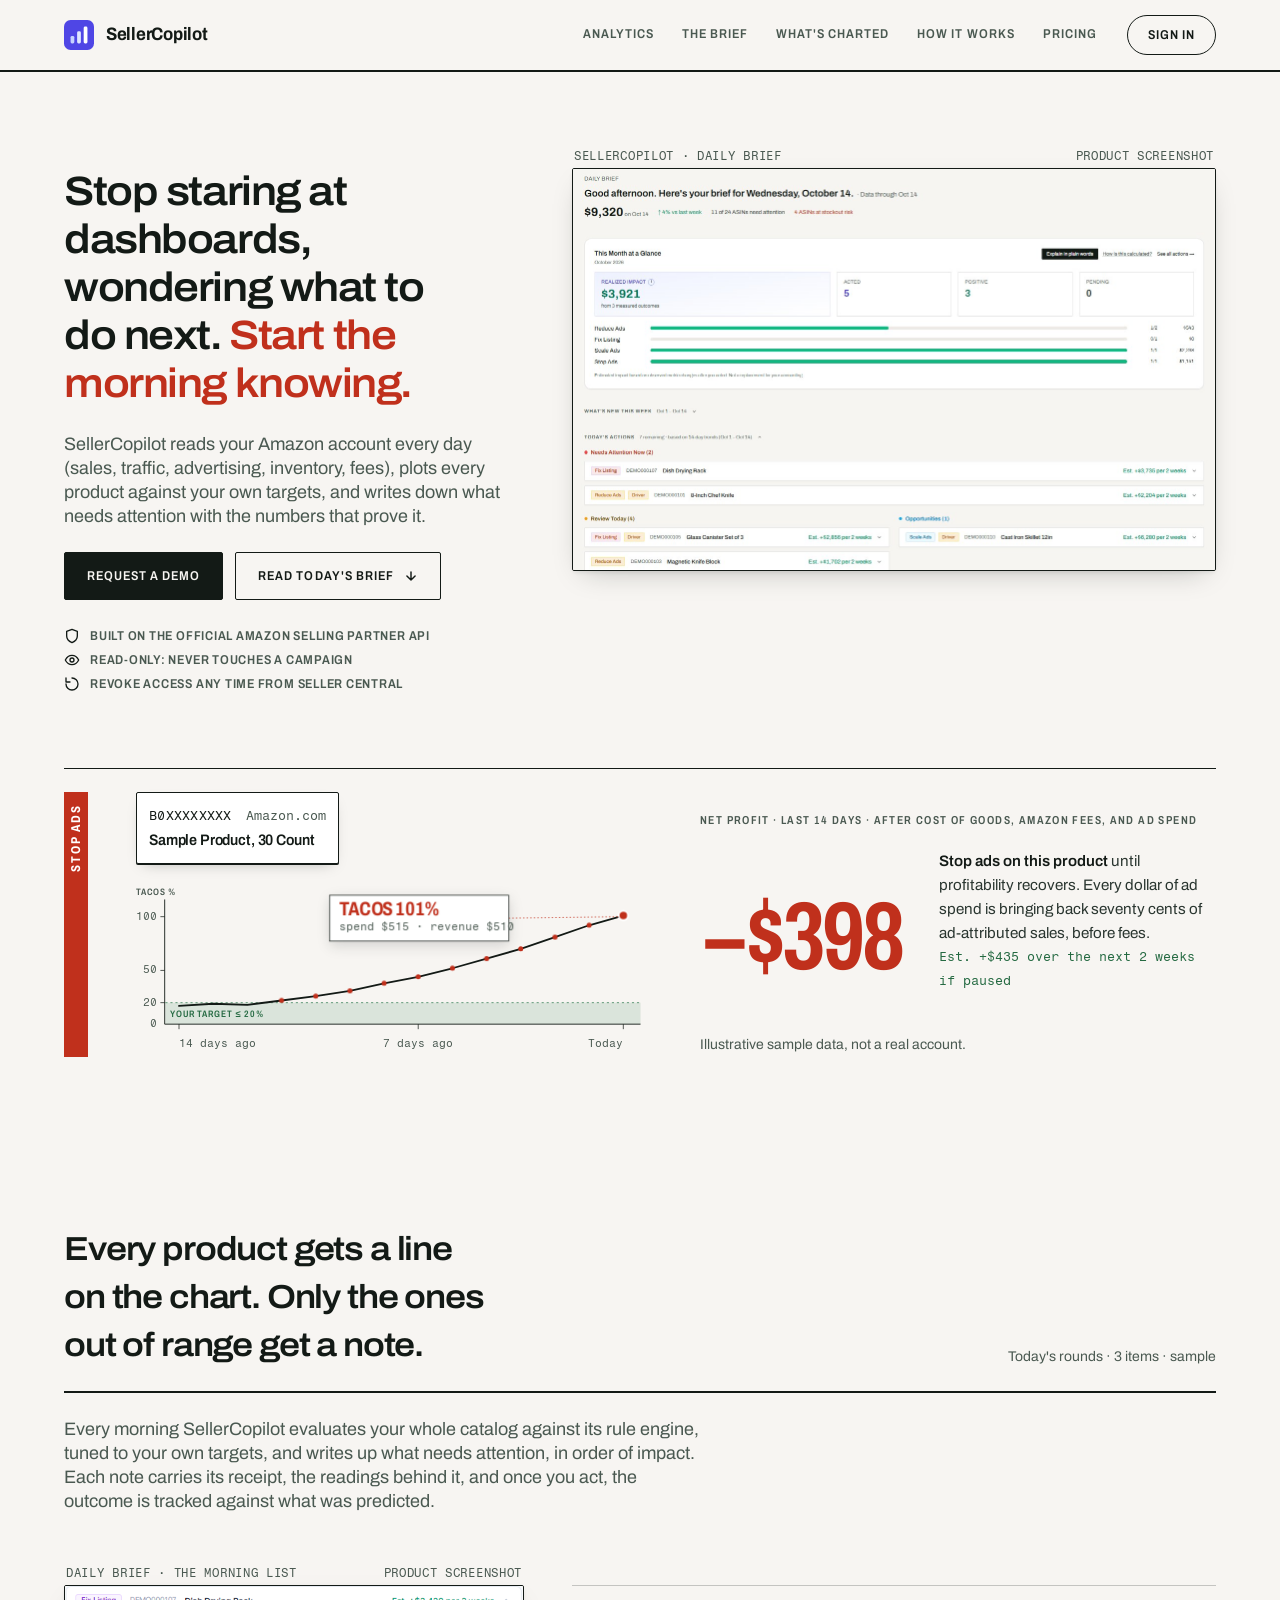
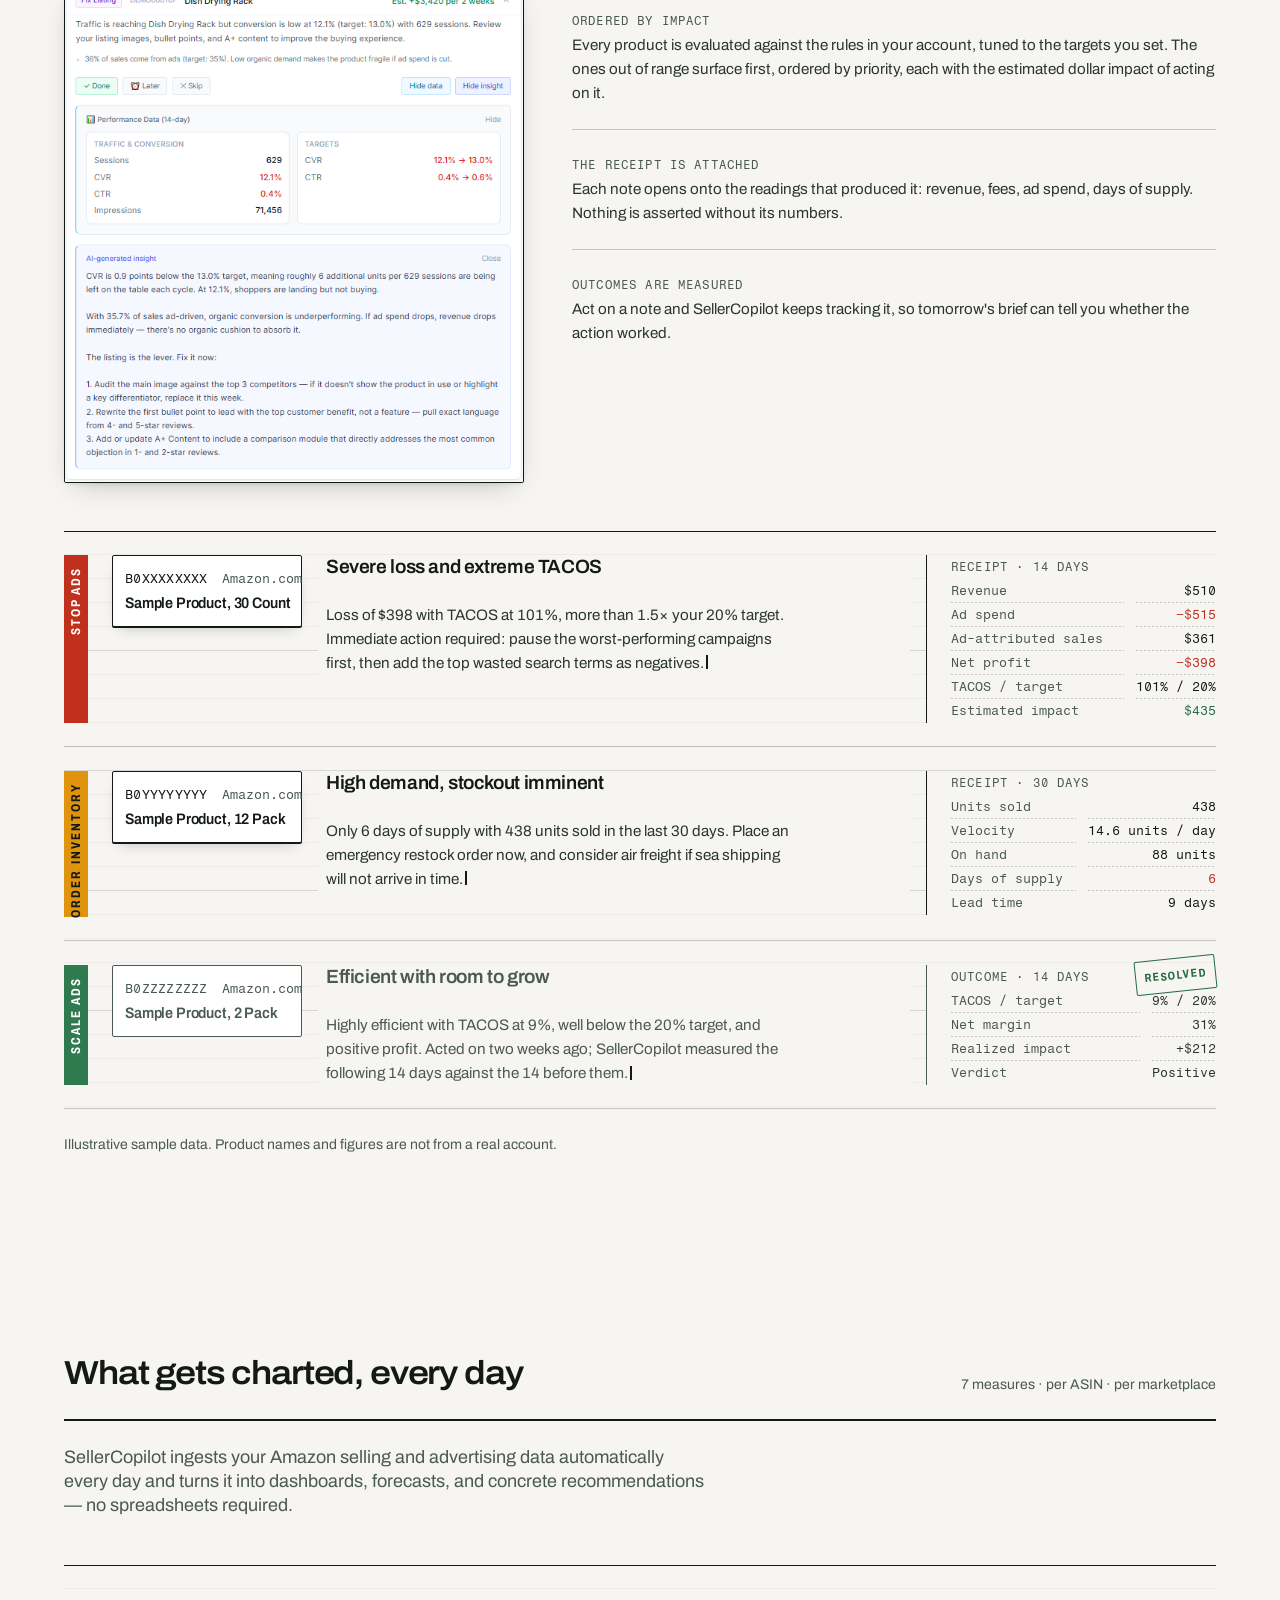
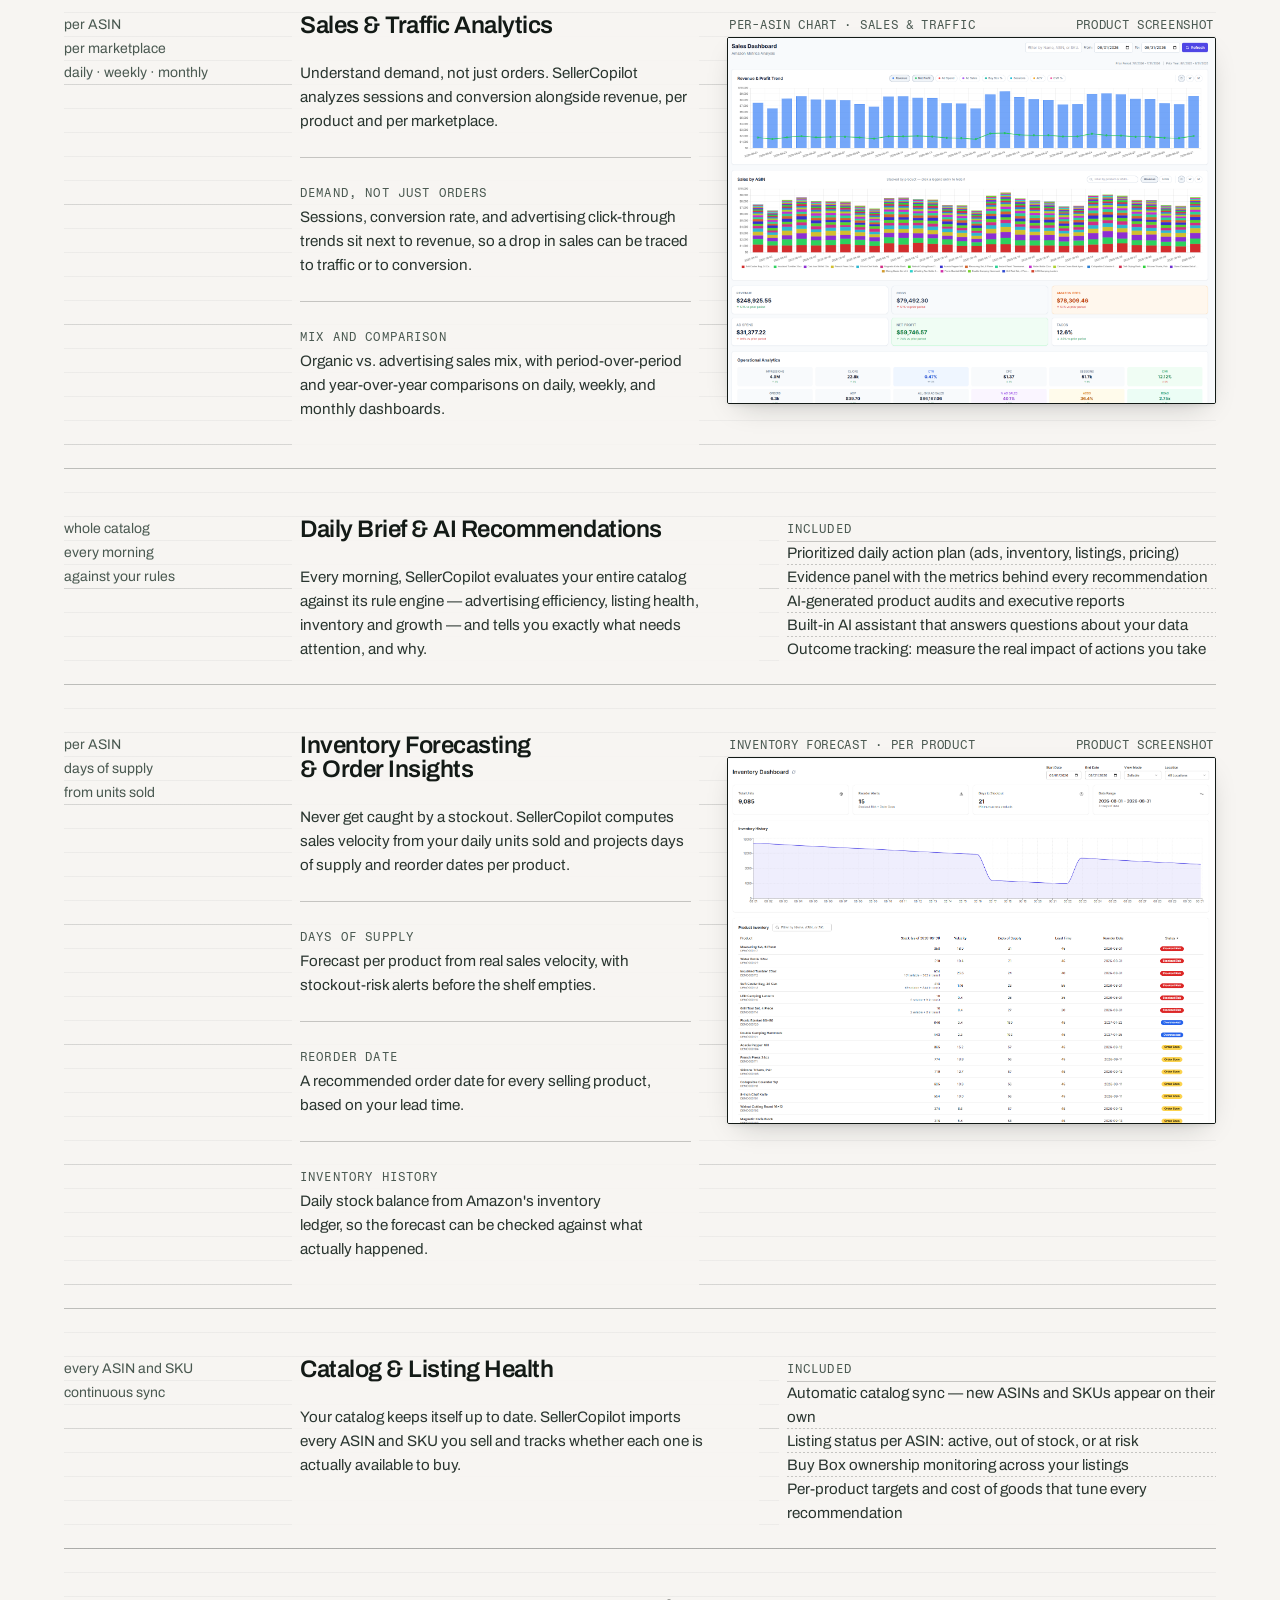
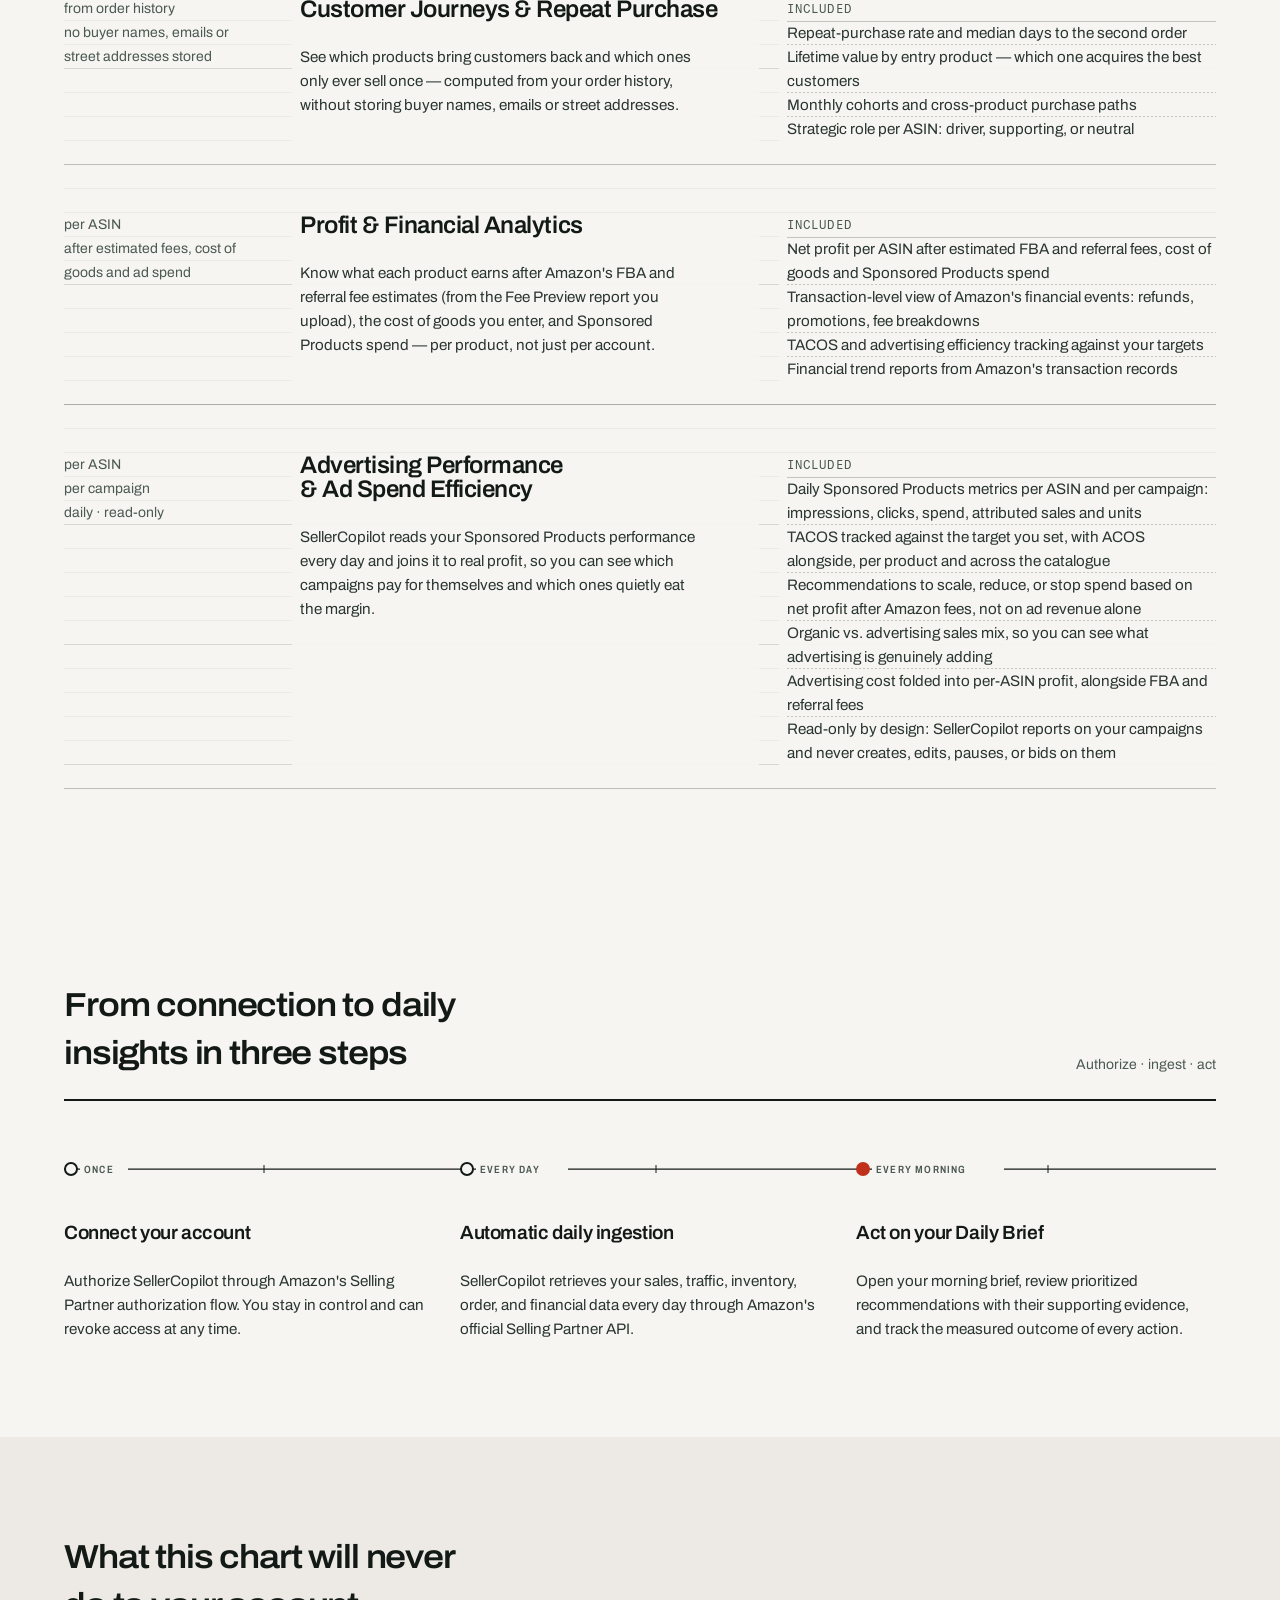
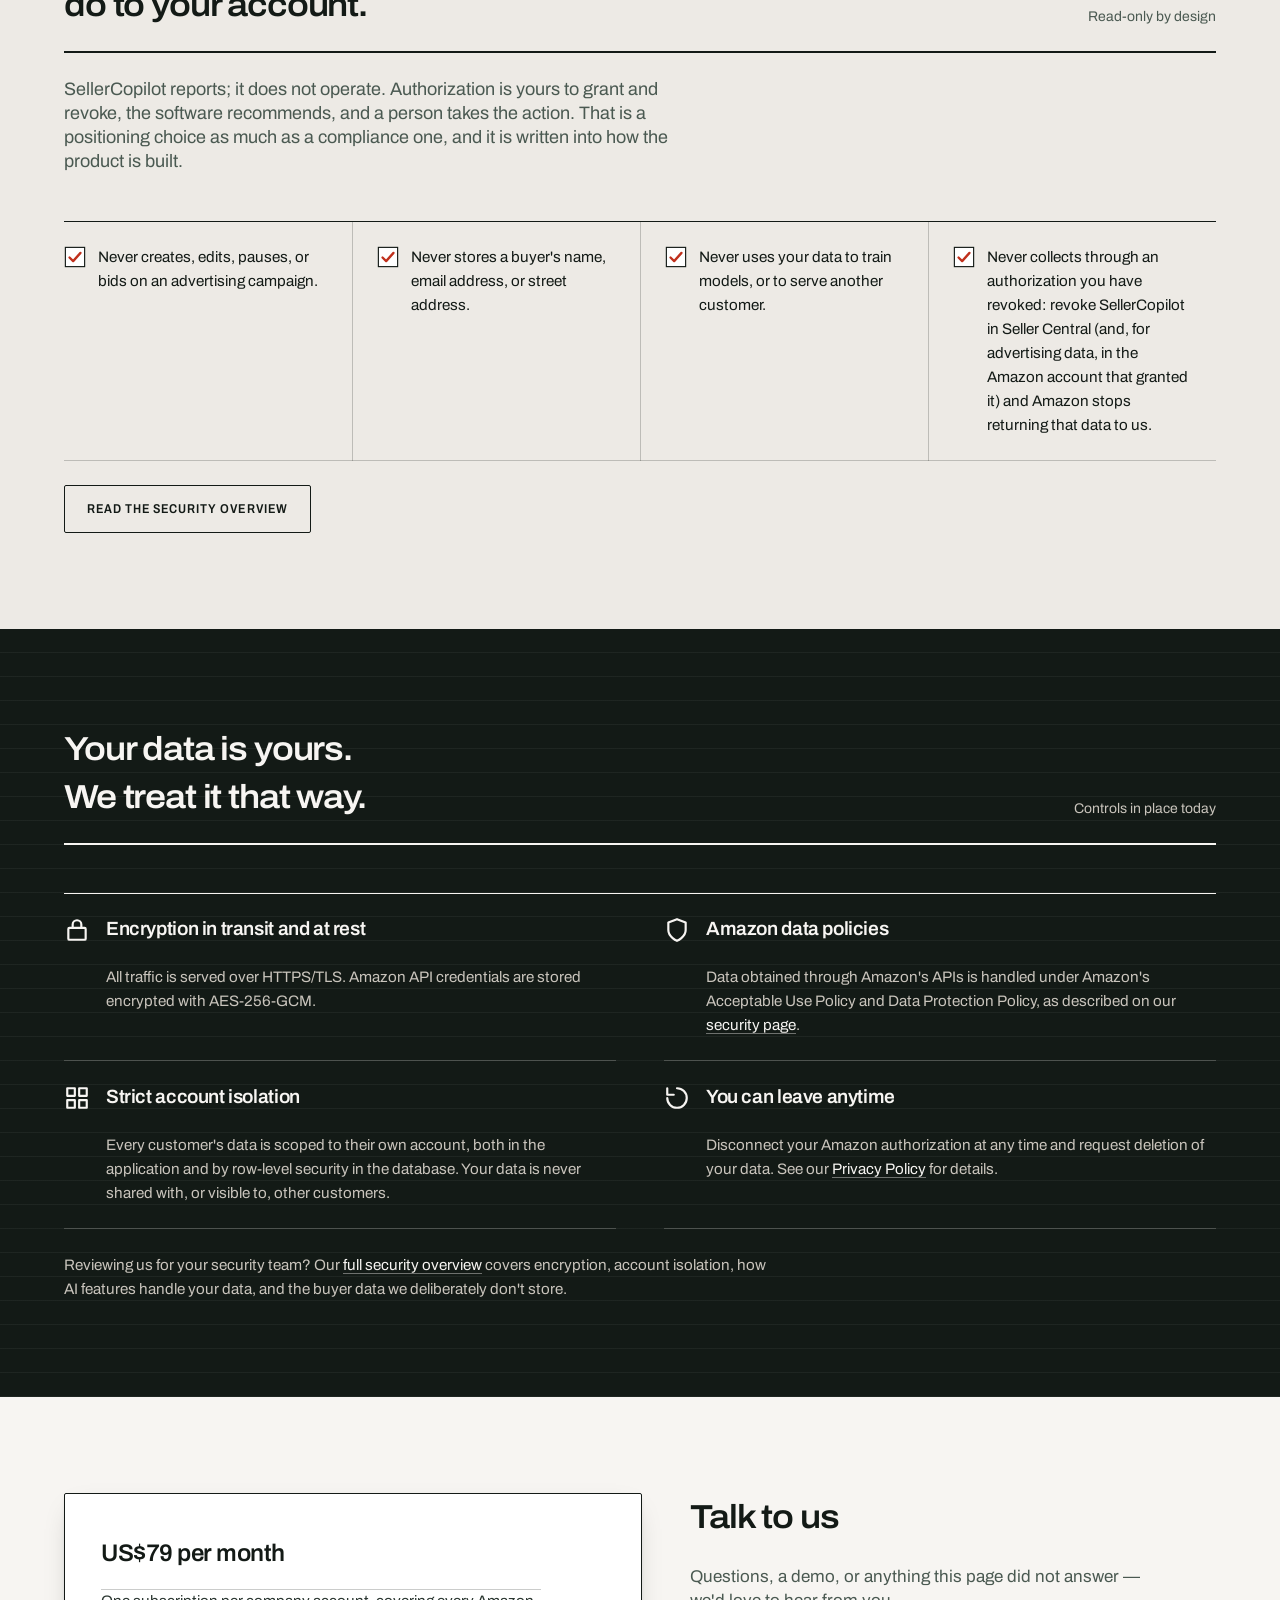
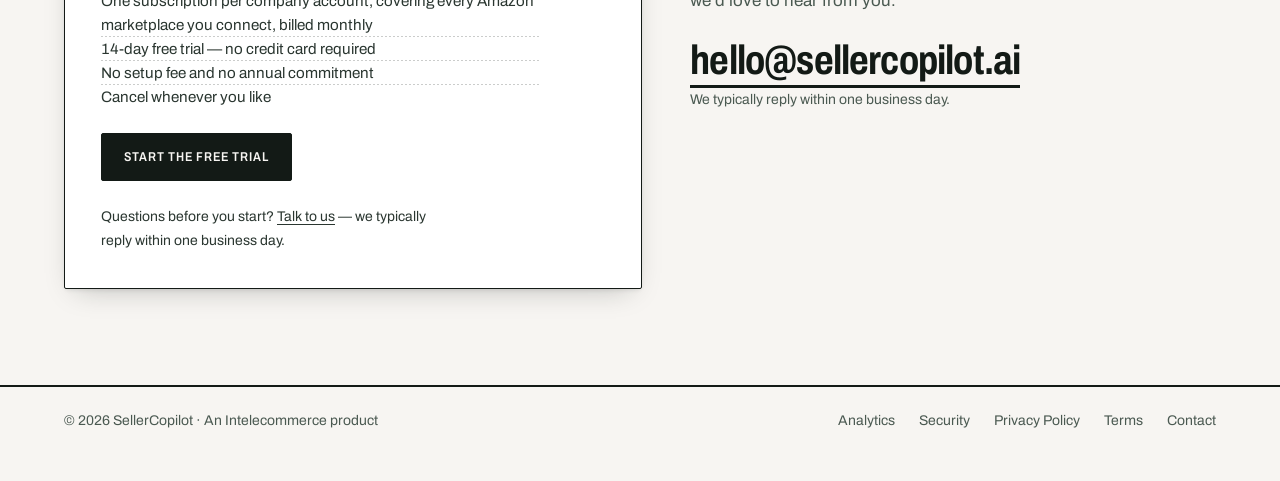
==== commit b60294c9: "Publish: site statements matched to production, retention wording, and the Terms of Service Claude-S" ====
--- a/index.html
+++ b/index.html
@@ -555,6 +555,7 @@
       <a href="/analytics">Analytics</a>
       <a href="/security">Security</a>
       <a href="/privacy">Privacy Policy</a>
+      <a href="/terms">Terms</a>
       <a href="mailto:hello@sellercopilot.ai">Contact</a>
     </div>
   </div>
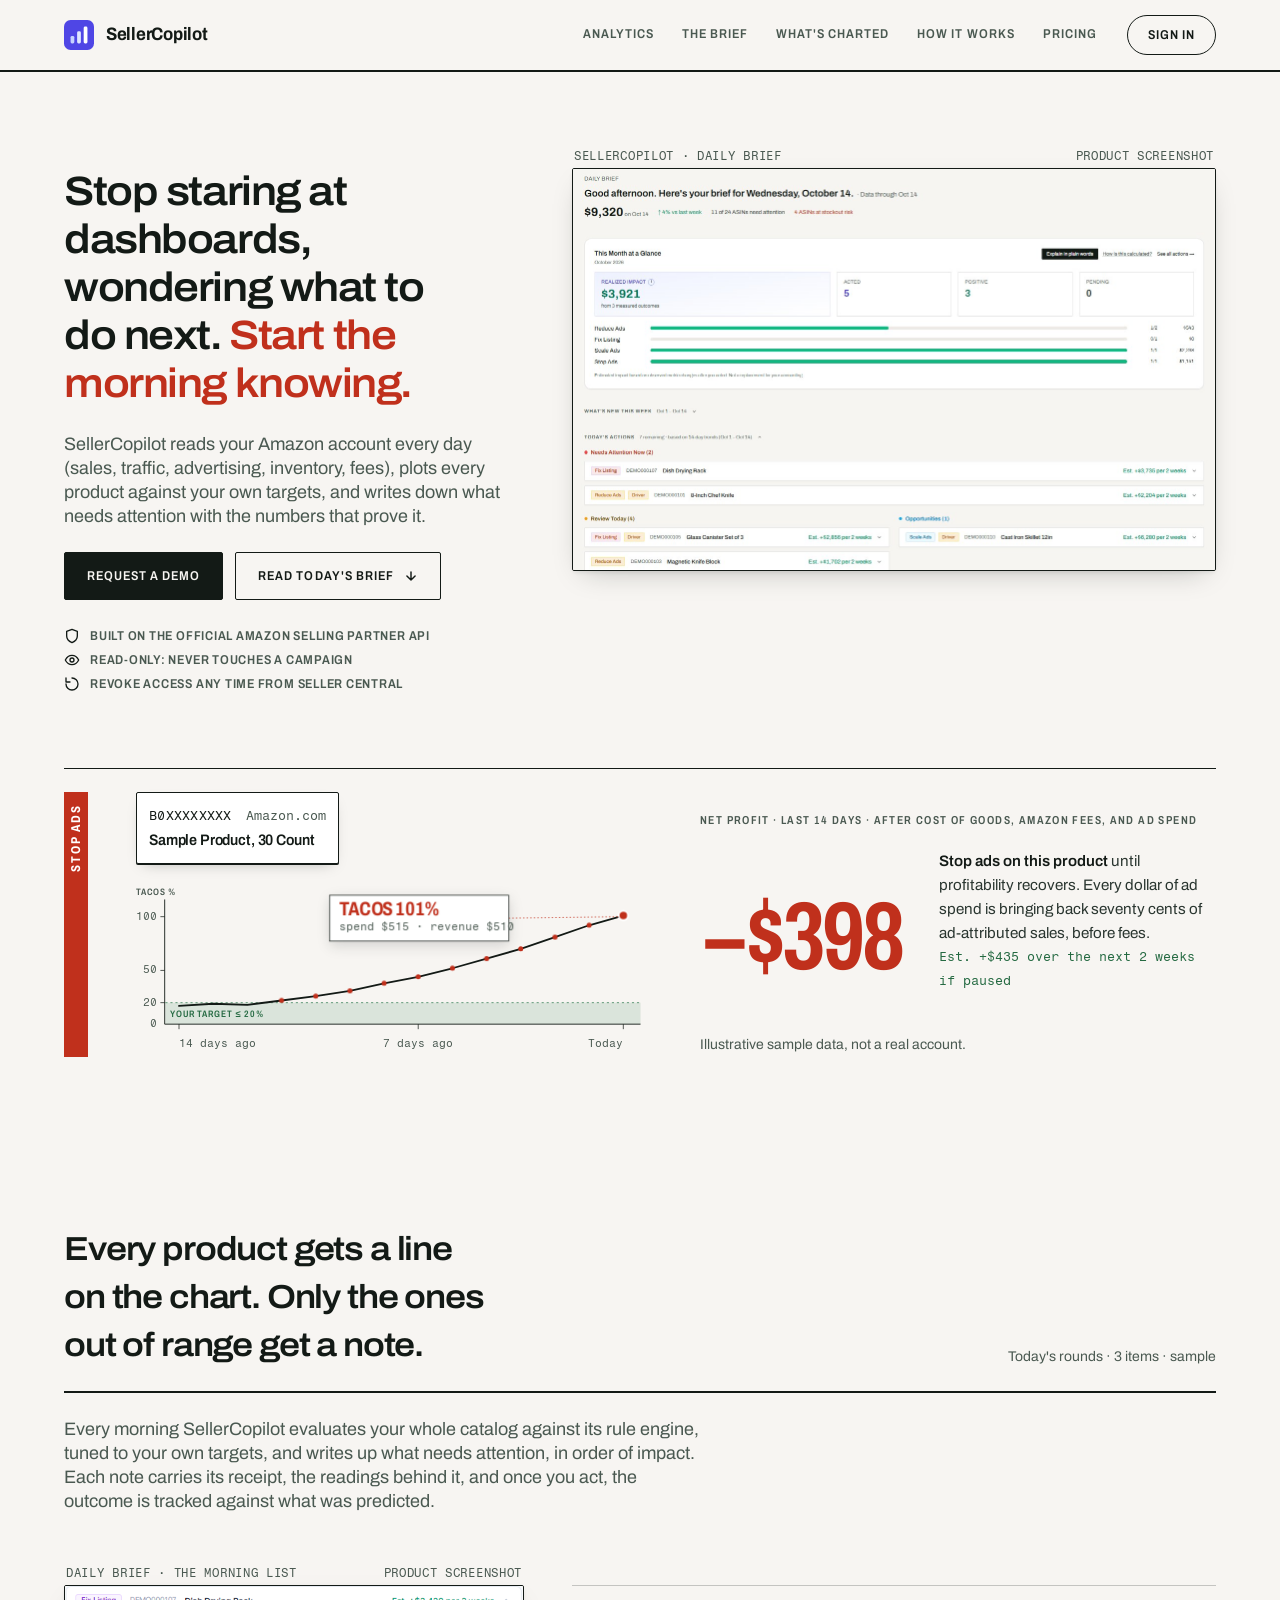
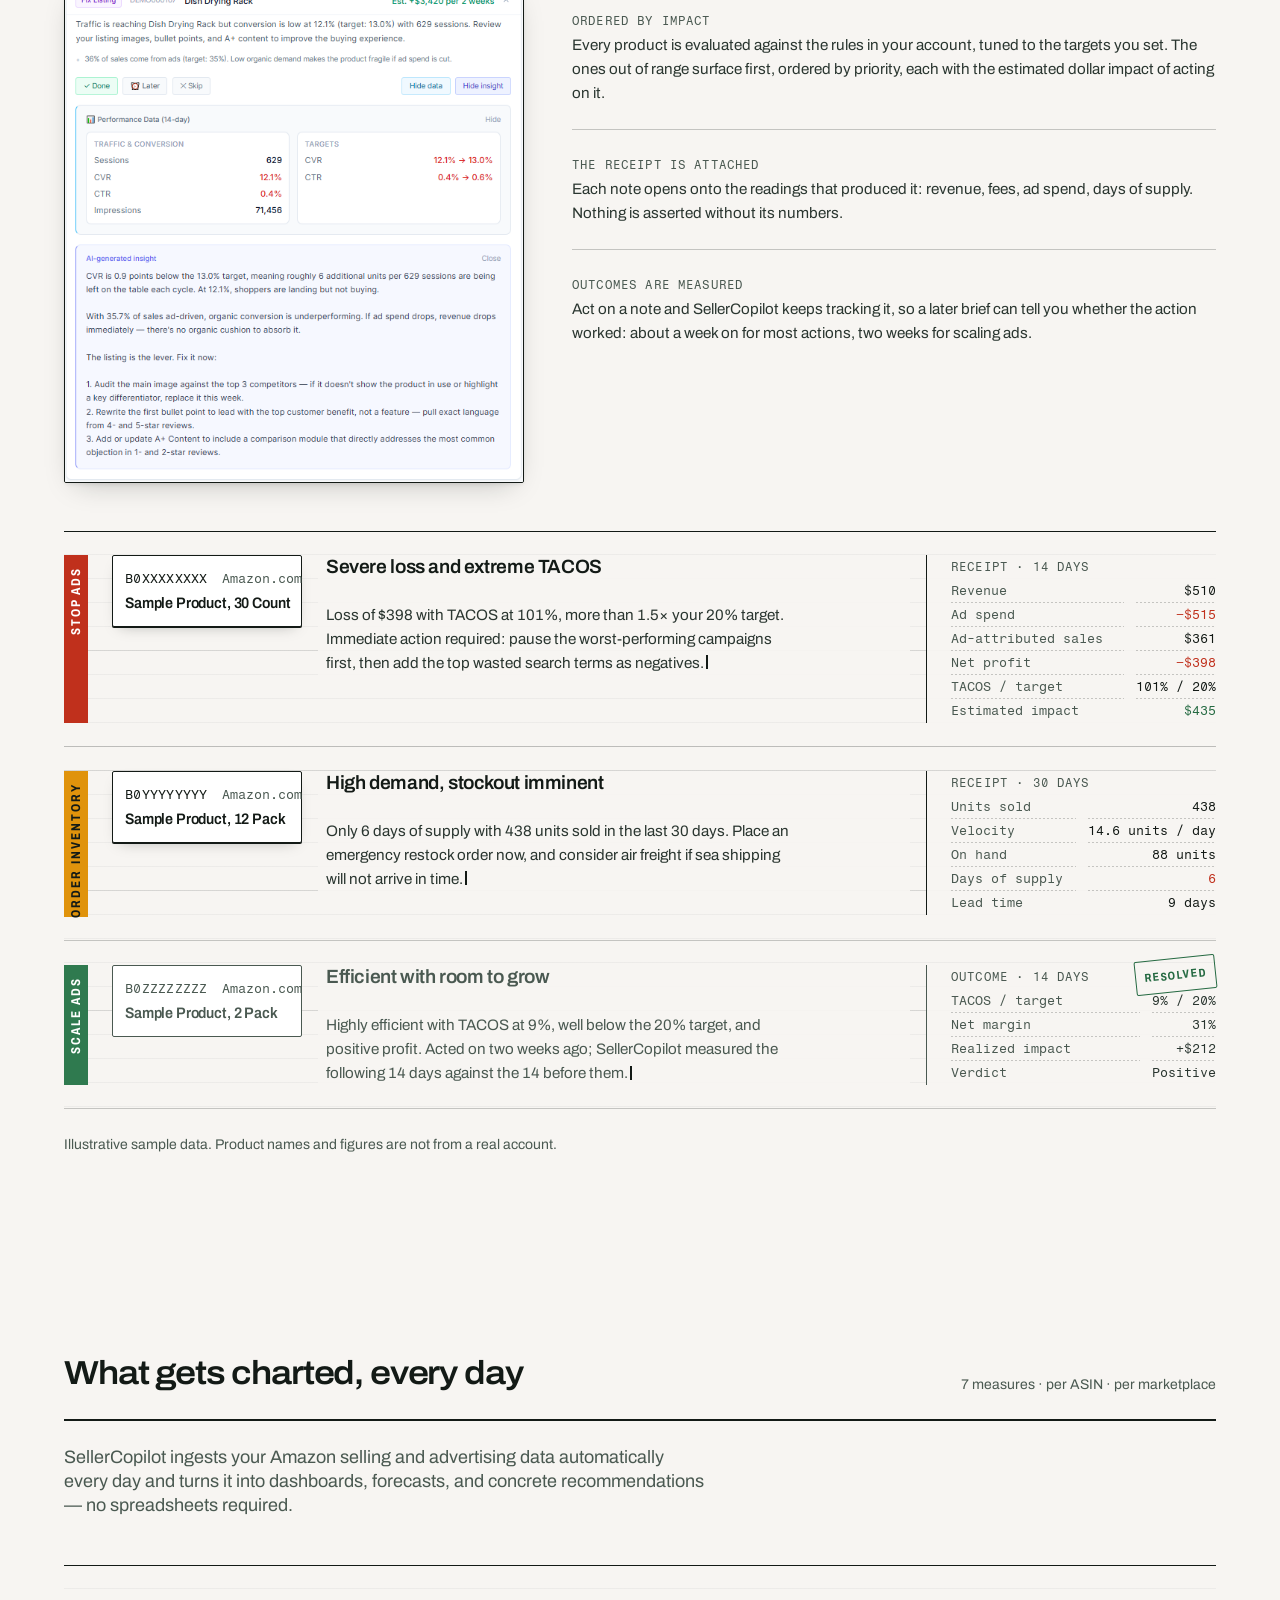
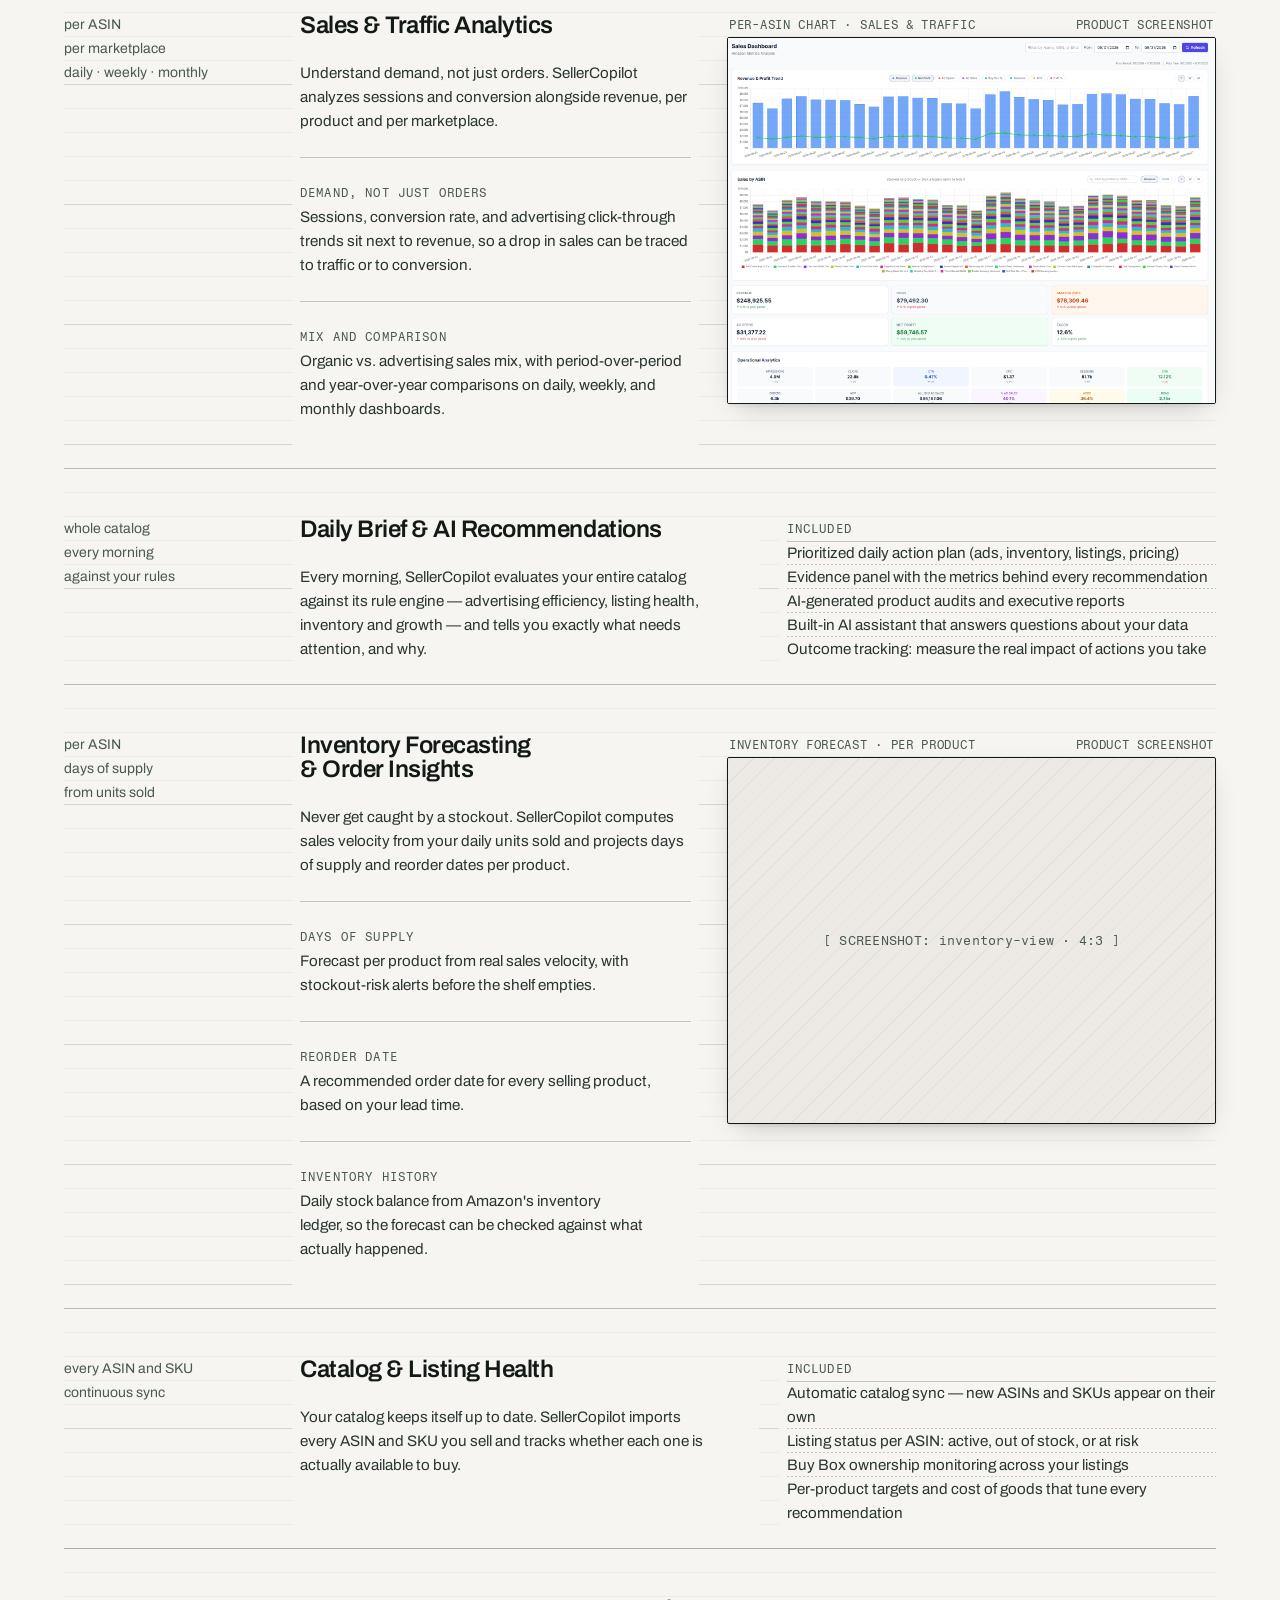
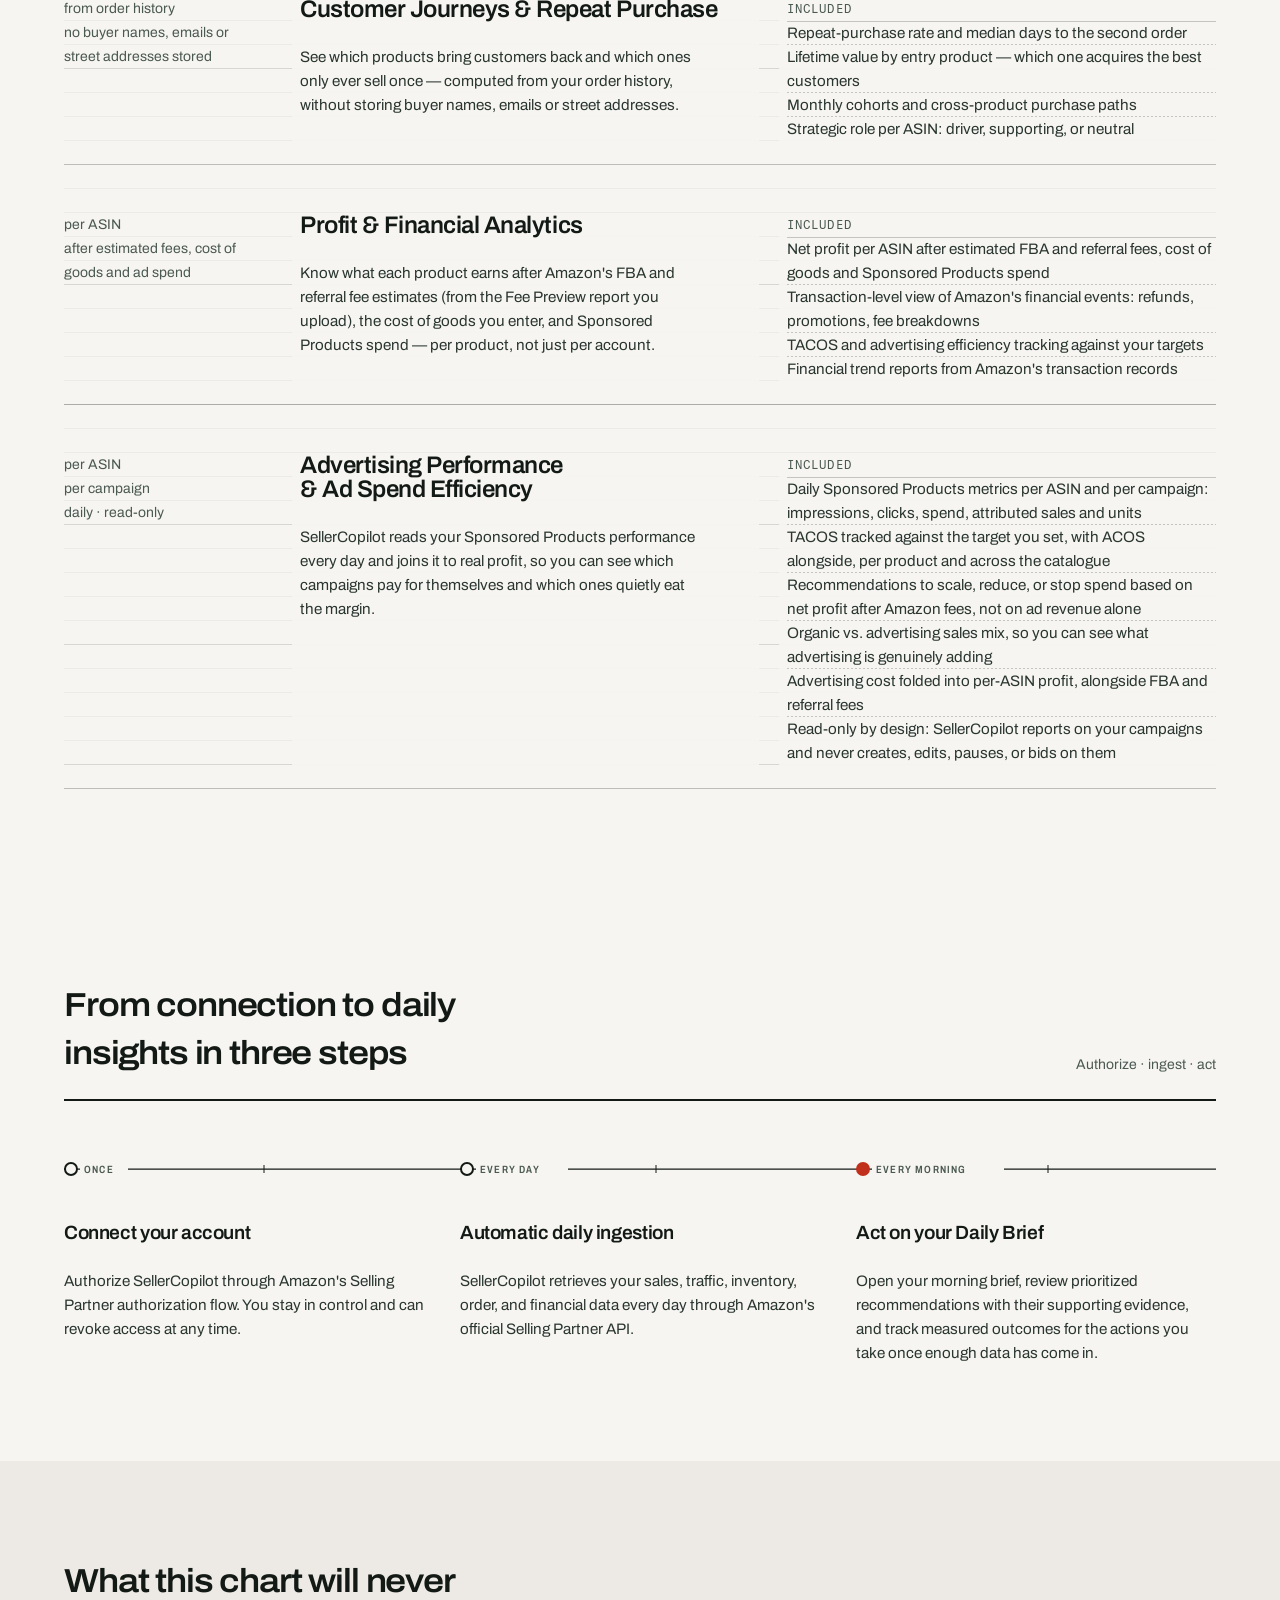
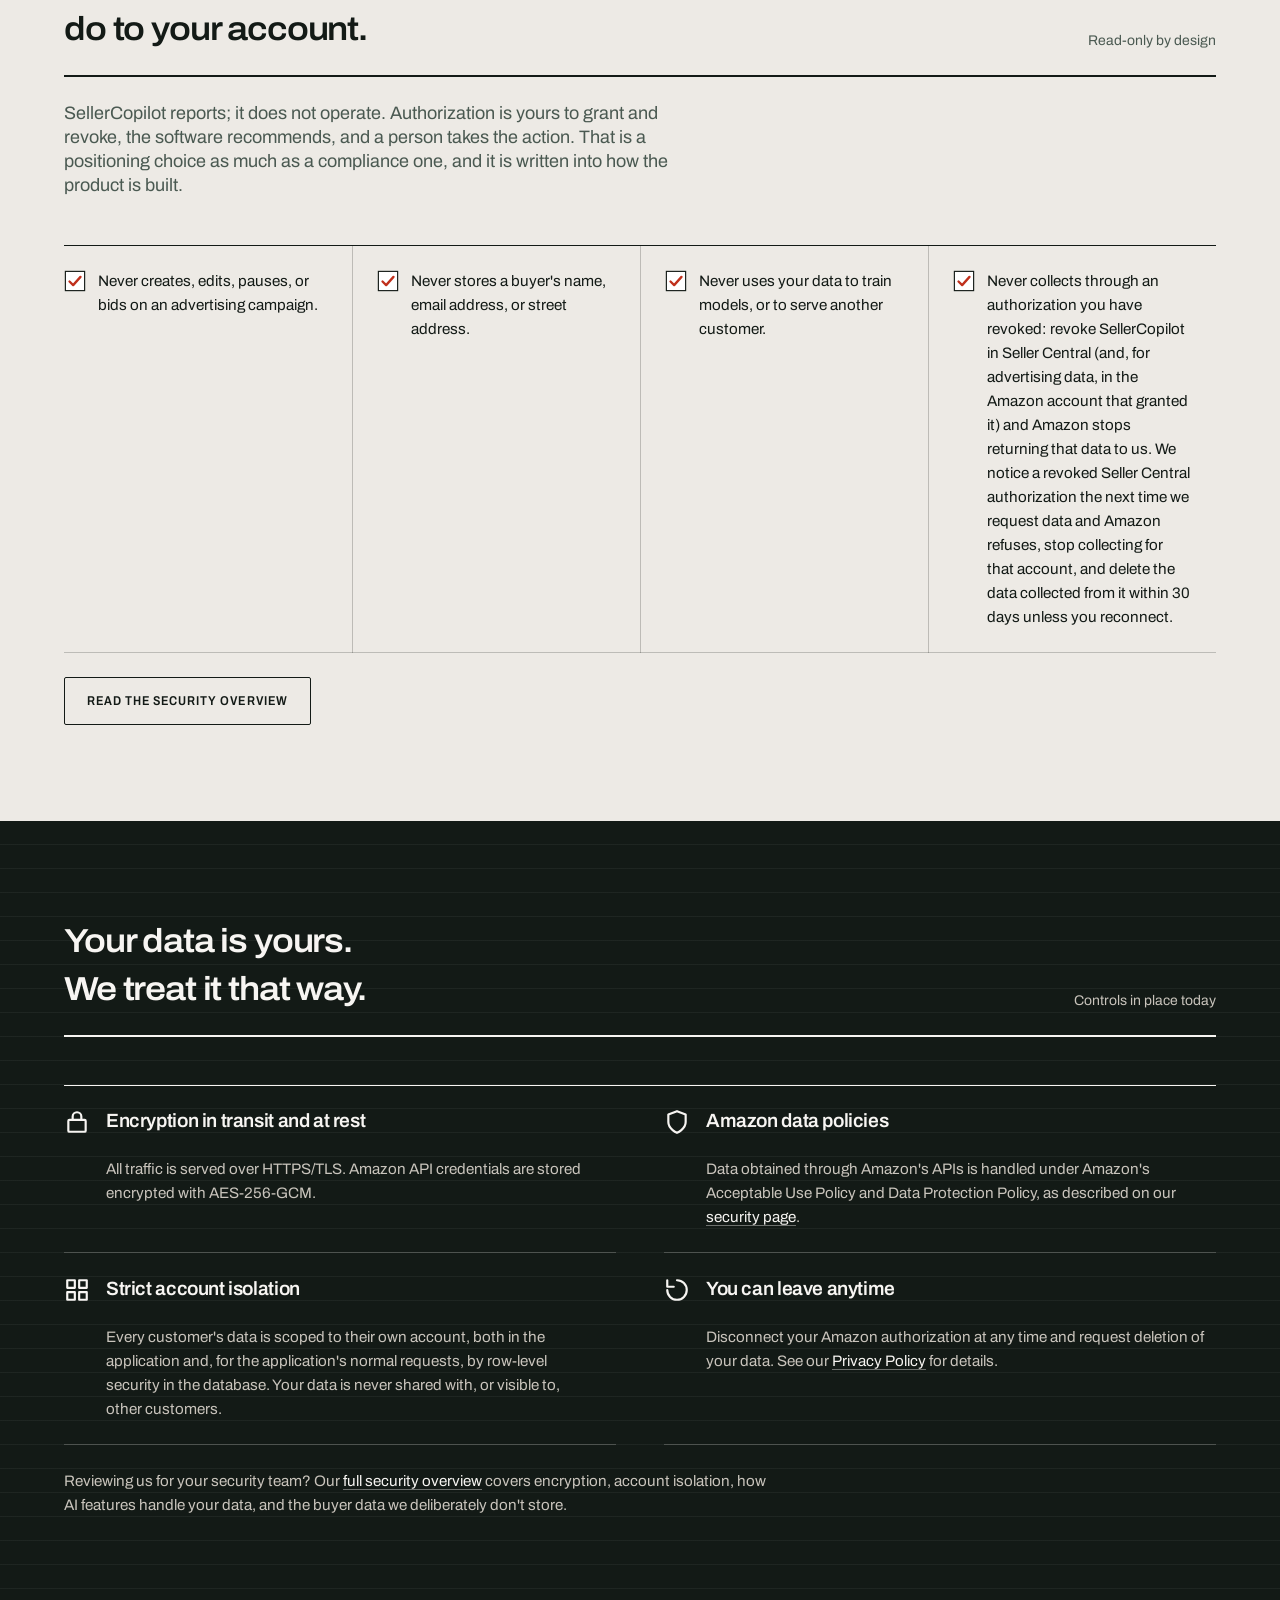
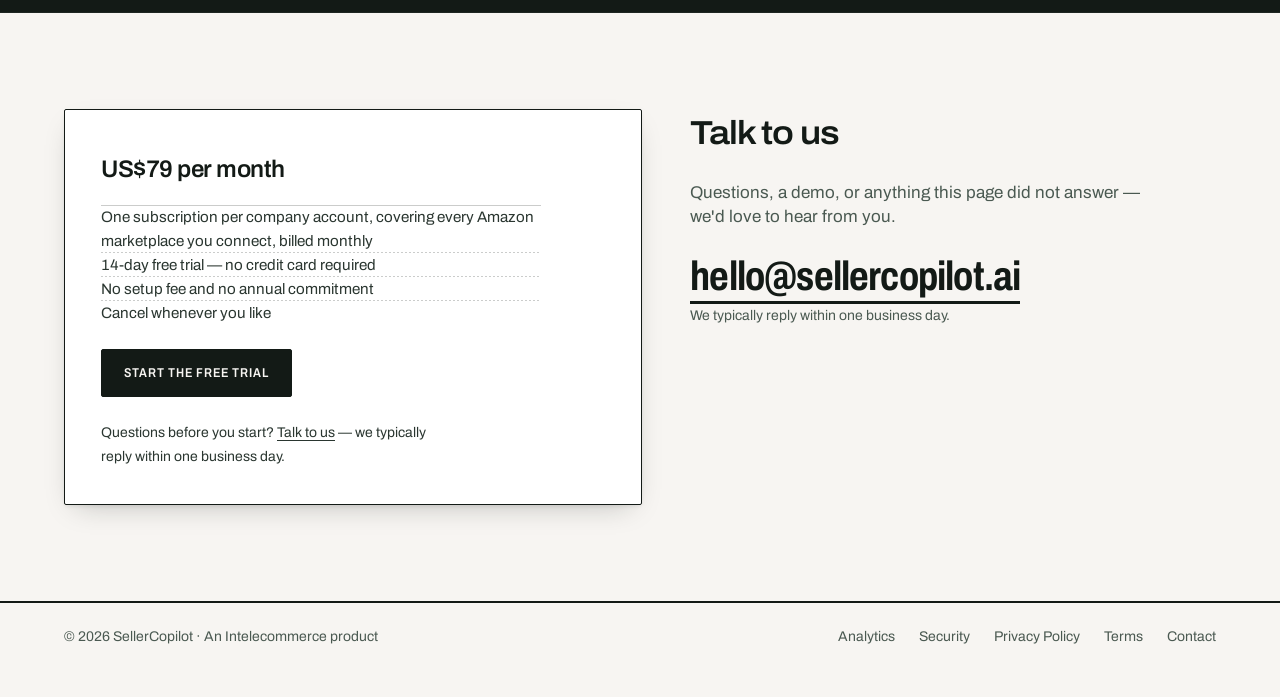
==== commit 419e1821: "Consistency: every public page agrees with /security, /privacy and the production code An audit of a" ====
--- a/index.html
+++ b/index.html
@@ -176,7 +176,7 @@
         </div>
         <div class="callout">
           <span class="eyebrow">Outcomes are measured</span>
-          <p>Act on a note and SellerCopilot keeps tracking it, so tomorrow's brief can tell you whether the action worked.</p>
+          <p>Act on a note and SellerCopilot keeps tracking it, so a later brief can tell you whether the action worked: about a week on for most actions, two weeks for scaling ads.</p>
         </div>
       </div>
     </div>
@@ -447,7 +447,7 @@
         <div class="step">
           <div>
             <h3>Act on your Daily Brief</h3>
-            <p>Open your morning brief, review prioritized recommendations with their supporting evidence, and track the measured outcome of every action.</p>
+            <p>Open your morning brief, review prioritized recommendations with their supporting evidence, and track measured outcomes for the actions you take once enough data has come in.</p>
           </div>
         </div>
       </div>
@@ -470,7 +470,7 @@
       <div class="never-item"><svg viewBox="0 0 24 24" aria-hidden="true"><rect class="box" x="1.5" y="1.5" width="21" height="21"/><path class="tick" d="M6 12.5l4 4 8-9"/></svg><span>Never creates, edits, pauses, or bids on an advertising campaign.</span></div>
       <div class="never-item"><svg viewBox="0 0 24 24" aria-hidden="true"><rect class="box" x="1.5" y="1.5" width="21" height="21"/><path class="tick" d="M6 12.5l4 4 8-9"/></svg><span>Never stores a buyer's name, email address, or street address.</span></div>
       <div class="never-item"><svg viewBox="0 0 24 24" aria-hidden="true"><rect class="box" x="1.5" y="1.5" width="21" height="21"/><path class="tick" d="M6 12.5l4 4 8-9"/></svg><span>Never uses your data to train models, or to serve another customer.</span></div>
-      <div class="never-item"><svg viewBox="0 0 24 24" aria-hidden="true"><rect class="box" x="1.5" y="1.5" width="21" height="21"/><path class="tick" d="M6 12.5l4 4 8-9"/></svg><span>Never collects through an authorization you have revoked: revoke SellerCopilot in Seller Central (and, for advertising data, in the Amazon account that granted it) and Amazon stops returning that data to us.</span></div>
+      <div class="never-item"><svg viewBox="0 0 24 24" aria-hidden="true"><rect class="box" x="1.5" y="1.5" width="21" height="21"/><path class="tick" d="M6 12.5l4 4 8-9"/></svg><span>Never collects through an authorization you have revoked: revoke SellerCopilot in Seller Central (and, for advertising data, in the Amazon account that granted it) and Amazon stops returning that data to us. We notice a revoked Seller Central authorization the next time we request data and Amazon refuses, stop collecting for that account, and delete the data collected from it within 30 days unless you reconnect.</span></div>
     </div>
     <div class="never-foot" data-rise="3">
       <a class="stamp stamp-outline" href="/security">Read the security overview</a>
@@ -503,7 +503,7 @@
         <svg viewBox="0 0 24 24" fill="none" stroke="currentColor" stroke-width="2" stroke-linecap="round" stroke-linejoin="round" aria-hidden="true"><rect x="3" y="3" width="7" height="7"/><rect x="14" y="3" width="7" height="7"/><rect x="3" y="14" width="7" height="7"/><rect x="14" y="14" width="7" height="7"/></svg>
         <div>
           <h3>Strict account isolation</h3>
-          <p>Every customer's data is scoped to their own account, both in the application and by row-level security in the database. Your data is never shared with, or visible to, other customers.</p>
+          <p>Every customer's data is scoped to their own account, both in the application and, for the application's normal requests, by row-level security in the database. Your data is never shared with, or visible to, other customers.</p>
         </div>
       </div>
       <div class="control">
